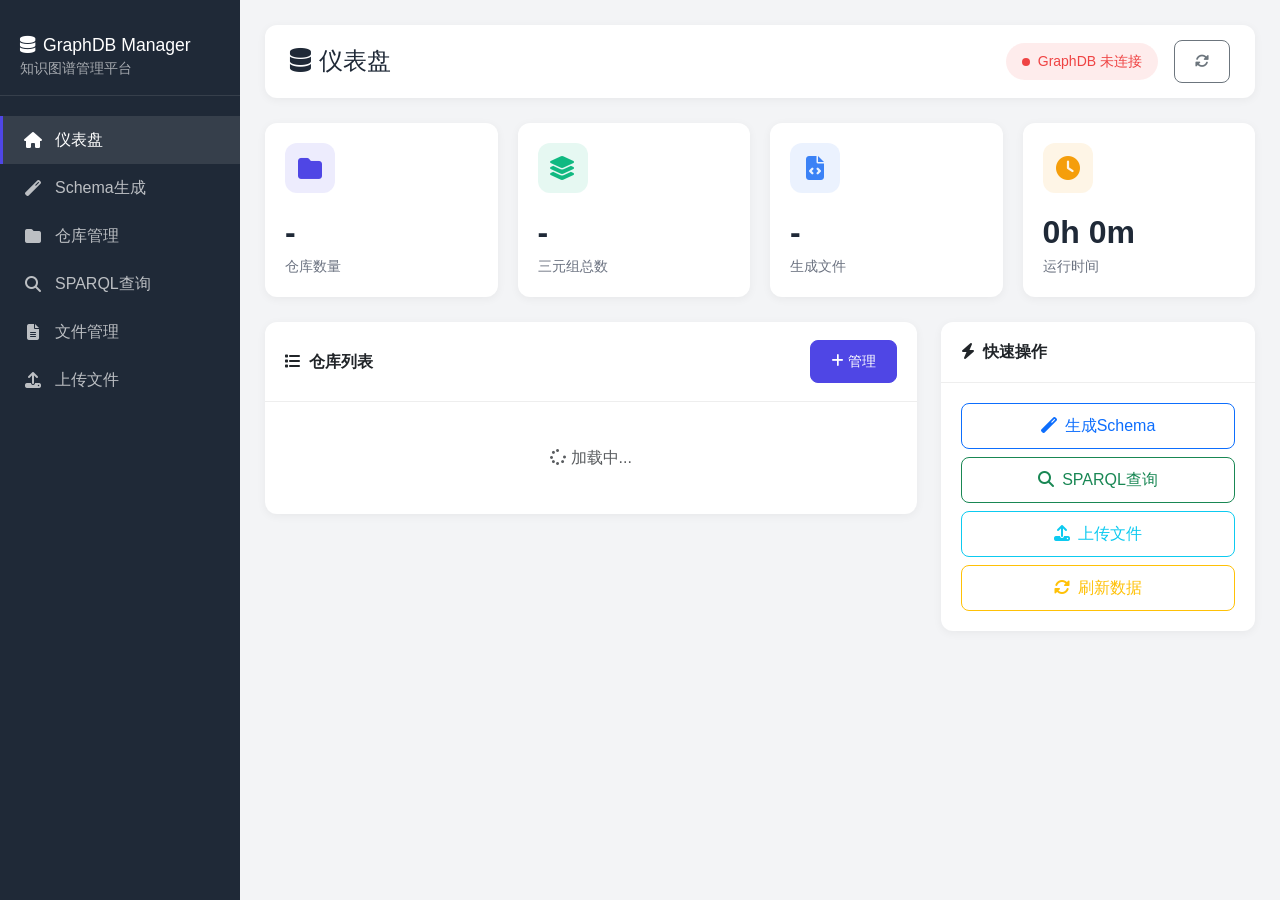
==== src/main/resources/static/index.html @ 4b9e9619 "feat:启动器添加自动生成OBDA格式与OWL配套、丰富页面index.html综合UI ## 对接GRAPHDB中未对接java API" ====
<!DOCTYPE html>
<html lang="zh-CN">
<head>
    <meta charset="UTF-8">
    <meta name="viewport" content="width=device-width, initial-scale=1.0">
    <title>GraphDB 知识图谱管理平台</title>
    <link href="https://cdn.jsdelivr.net/npm/bootstrap@5.3.0/dist/css/bootstrap.min.css" rel="stylesheet">
    <link href="https://cdnjs.cloudflare.com/ajax/libs/font-awesome/6.4.0/css/all.min.css" rel="stylesheet">
    <style>
        :root {
            --primary: #4f46e5;
            --primary-dark: #4338ca;
            --success: #10b981;
            --warning: #f59e0b;
            --danger: #ef4444;
            --info: #3b82f6;
            --dark: #1f2937;
            --light: #f3f4f6;
            --sidebar-width: 240px;
        }
        
        * { box-sizing: border-box; }
        
        body {
            margin: 0;
            padding: 0;
            font-family: 'Segoe UI', Tahoma, Geneva, Verdana, sans-serif;
            background: var(--light);
            min-height: 100vh;
        }
        
        /* Sidebar */
        .sidebar {
            position: fixed;
            left: 0;
            top: 0;
            width: var(--sidebar-width);
            height: 100vh;
            background: var(--dark);
            color: white;
            padding: 20px 0;
            overflow-y: auto;
            z-index: 1000;
            transition: transform 0.3s ease;
        }
        
        .sidebar-header {
            padding: 15px 20px;
            border-bottom: 1px solid rgba(255,255,255,0.1);
            margin-bottom: 20px;
        }
        
        .sidebar-header h4 {
            margin: 0;
            font-size: 1.1rem;
            color: #fff;
        }
        
        .sidebar-header small {
            color: rgba(255,255,255,0.6);
        }
        
        .nav-item {
            padding: 12px 20px;
            cursor: pointer;
            transition: all 0.2s;
            display: flex;
            align-items: center;
            gap: 12px;
            color: rgba(255,255,255,0.7);
            border-left: 3px solid transparent;
        }
        
        .nav-item:hover, .nav-item.active {
            background: rgba(255,255,255,0.1);
            color: #fff;
            border-left-color: var(--primary);
        }
        
        .nav-item i {
            width: 20px;
            text-align: center;
        }
        
        /* Main Content */
        .main-content {
            margin-left: var(--sidebar-width);
            padding: 25px;
            min-height: 100vh;
        }
        
        /* Top Bar */
        .top-bar {
            display: flex;
            justify-content: space-between;
            align-items: center;
            margin-bottom: 25px;
            background: white;
            padding: 15px 25px;
            border-radius: 12px;
            box-shadow: 0 2px 10px rgba(0,0,0,0.05);
        }
        
        .top-bar h2 {
            margin: 0;
            font-size: 1.5rem;
            color: var(--dark);
        }
        
        .status-badge {
            display: inline-flex;
            align-items: center;
            gap: 8px;
            padding: 8px 16px;
            border-radius: 20px;
            font-size: 0.875rem;
            font-weight: 500;
        }
        
        .status-badge.online {
            background: rgba(16, 185, 129, 0.1);
            color: var(--success);
        }
        
        .status-badge.offline {
            background: rgba(239, 68, 68, 0.1);
            color: var(--danger);
        }
        
        .status-dot {
            width: 8px;
            height: 8px;
            border-radius: 50%;
            background: currentColor;
        }
        
        /* Cards */
        .card {
            background: white;
            border-radius: 12px;
            box-shadow: 0 2px 10px rgba(0,0,0,0.05);
            border: none;
            margin-bottom: 20px;
        }
        
        .card-header {
            background: transparent;
            border-bottom: 1px solid #eee;
            padding: 18px 20px;
            font-weight: 600;
            display: flex;
            justify-content: space-between;
            align-items: center;
        }
        
        .card-body { padding: 20px; }
        
        /* Stats Grid */
        .stats-grid {
            display: grid;
            grid-template-columns: repeat(auto-fit, minmax(200px, 1fr));
            gap: 20px;
            margin-bottom: 25px;
        }
        
        .stat-card {
            background: white;
            border-radius: 12px;
            padding: 20px;
            box-shadow: 0 2px 10px rgba(0,0,0,0.05);
        }
        
        .stat-card .icon {
            width: 50px;
            height: 50px;
            border-radius: 12px;
            display: flex;
            align-items: center;
            justify-content: center;
            font-size: 1.5rem;
            margin-bottom: 15px;
        }
        
        .stat-card .value {
            font-size: 2rem;
            font-weight: 700;
            color: var(--dark);
        }
        
        .stat-card .label {
            color: #6b7280;
            font-size: 0.875rem;
        }
        
        /* Forms */
        .form-label {
            font-weight: 500;
            color: var(--dark);
            margin-bottom: 6px;
        }
        
        .form-control, .form-select {
            border-radius: 8px;
            border: 1px solid #e5e7eb;
            padding: 10px 14px;
            transition: all 0.2s;
        }
        
        .form-control:focus, .form-select:focus {
            border-color: var(--primary);
            box-shadow: 0 0 0 3px rgba(79, 70, 229, 0.1);
        }
        
        .form-section {
            background: #f9fafb;
            border-radius: 10px;
            padding: 20px;
            margin-bottom: 20px;
        }
        
        .form-section h5 {
            margin-bottom: 15px;
            color: var(--dark);
            display: flex;
            align-items: center;
            gap: 8px;
        }
        
        /* Buttons */
        .btn {
            border-radius: 8px;
            padding: 10px 20px;
            font-weight: 500;
            transition: all 0.2s;
        }
        
        .btn-primary {
            background: var(--primary);
            border-color: var(--primary);
        }
        
        .btn-primary:hover {
            background: var(--primary-dark);
            border-color: var(--primary-dark);
        }
        
        .btn-success { background: var(--success); border-color: var(--success); }
        .btn-danger { background: var(--danger); border-color: var(--danger); }
        .btn-info { background: var(--info); border-color: var(--info); }
        .btn-warning { background: var(--warning); border-color: var(--warning); color: white; }
        
        /* Tables */
        .table {
            margin-bottom: 0;
        }
        
        .table thead th {
            background: #f9fafb;
            border-bottom: 2px solid #e5e7eb;
            font-weight: 600;
            color: var(--dark);
            padding: 12px 15px;
        }
        
        .table tbody td {
            padding: 14px 15px;
            vertical-align: middle;
            border-color: #f3f4f6;
        }
        
        .table-hover tbody tr:hover {
            background: #f9fafb;
        }
        
        /* Code Editor */
        .code-editor {
            font-family: 'Fira Code', 'Consolas', monospace;
            background: #1e1e1e;
            color: #d4d4d4;
            border-radius: 10px;
            padding: 15px;
            min-height: 200px;
            resize: vertical;
        }
        
        .code-editor textarea {
            width: 100%;
            min-height: 180px;
            background: transparent;
            border: none;
            color: #d4d4d4;
            font-family: inherit;
            font-size: 14px;
            line-height: 1.5;
            resize: vertical;
            outline: none;
        }
        
        /* Results Panel */
        .results-panel {
            background: #1e1e1e;
            border-radius: 10px;
            padding: 15px;
            max-height: 400px;
            overflow: auto;
        }
        
        .results-panel pre {
            margin: 0;
            color: #d4d4d4;
            font-size: 13px;
            white-space: pre-wrap;
        }
        
        /* Modal */
        .modal-content {
            border-radius: 12px;
            border: none;
        }
        
        .modal-header {
            border-bottom: 1px solid #eee;
            padding: 18px 25px;
        }
        
        .modal-body { padding: 25px; }
        
        .modal-footer {
            border-top: 1px solid #eee;
            padding: 15px 25px;
        }
        
        /* Tabs */
        .nav-tabs {
            border-bottom: 2px solid #e5e7eb;
        }
        
        .nav-tabs .nav-link {
            border: none;
            color: #6b7280;
            font-weight: 500;
            padding: 12px 20px;
            border-bottom: 2px solid transparent;
            margin-bottom: -2px;
        }
        
        .nav-tabs .nav-link:hover {
            color: var(--primary);
            border-color: transparent;
        }
        
        .nav-tabs .nav-link.active {
            color: var(--primary);
            background: transparent;
            border-bottom-color: var(--primary);
        }
        
        /* File List */
        .file-item {
            display: flex;
            align-items: center;
            padding: 12px 15px;
            background: #f9fafb;
            border-radius: 8px;
            margin-bottom: 8px;
        }
        
        .file-item .icon {
            width: 40px;
            height: 40px;
            border-radius: 8px;
            display: flex;
            align-items: center;
            justify-content: center;
            margin-right: 12px;
            font-size: 1.2rem;
        }
        
        .file-item .info {
            flex: 1;
        }
        
        .file-item .name {
            font-weight: 500;
            color: var(--dark);
        }
        
        .file-item .meta {
            font-size: 0.8rem;
            color: #9ca3af;
        }
        
        /* Alerts */
        .alert {
            border-radius: 10px;
            border: none;
        }
        
        /* Badges */
        .badge {
            padding: 5px 10px;
            border-radius: 6px;
            font-weight: 500;
        }
        
        /* Loading Spinner */
        .spinner-overlay {
            position: fixed;
            top: 0;
            left: 0;
            width: 100%;
            height: 100%;
            background: rgba(255,255,255,0.9);
            display: flex;
            align-items: center;
            justify-content: center;
            z-index: 9999;
        }
        
        /* Section Visibility */
        .section { display: none; }
        .section.active { display: block; }
        
        /* Toast */
        .toast-container {
            position: fixed;
            top: 20px;
            right: 20px;
            z-index: 9999;
        }
        
        /* Responsive */
        @media (max-width: 768px) {
            .sidebar {
                transform: translateX(-100%);
            }
            .sidebar.show {
                transform: translateX(0);
            }
            .main-content {
                margin-left: 0;
            }
        }
        
        /* Custom Scrollbar */
        ::-webkit-scrollbar {
            width: 6px;
            height: 6px;
        }
        
        ::-webkit-scrollbar-track {
            background: #f1f1f1;
            border-radius: 3px;
        }
        
        ::-webkit-scrollbar-thumb {
            background: #c1c1c1;
            border-radius: 3px;
        }
        
        ::-webkit-scrollbar-thumb:hover {
            background: #a1a1a1;
        }
    </style>
</head>
<body>
    <!-- Loading Overlay -->
    <div id="loadingOverlay" class="spinner-overlay" style="display: none;">
        <div class="text-center">
            <div class="spinner-border text-primary mb-3" style="width: 3rem; height: 3rem;"></div>
            <p class="text-muted">处理中...</p>
        </div>
    </div>
    
    <!-- Toast Container -->
    <div class="toast-container" id="toastContainer"></div>

    <!-- Sidebar -->
    <nav class="sidebar">
        <div class="sidebar-header">
            <h4><i class="fas fa-database me-2"></i>GraphDB Manager</h4>
            <small>知识图谱管理平台</small>
        </div>
        <div class="nav-item active" data-section="dashboard">
            <i class="fas fa-home"></i>
            <span>仪表盘</span>
        </div>
        <div class="nav-item" data-section="schema">
            <i class="fas fa-magic"></i>
            <span>Schema生成</span>
        </div>
        <div class="nav-item" data-section="repositories">
            <i class="fas fa-folder"></i>
            <span>仓库管理</span>
        </div>
        <div class="nav-item" data-section="query">
            <i class="fas fa-search"></i>
            <span>SPARQL查询</span>
        </div>
        <div class="nav-item" data-section="files">
            <i class="fas fa-file-alt"></i>
            <span>文件管理</span>
        </div>
        <div class="nav-item" data-section="upload">
            <i class="fas fa-upload"></i>
            <span>上传文件</span>
        </div>
    </nav>

    <!-- Main Content -->
    <main class="main-content">
        <!-- Top Bar -->
        <div class="top-bar">
            <h2><i class="fas fa-database me-2"></i><span id="pageTitle">仪表盘</span></h2>
            <div class="d-flex align-items-center gap-3">
                <div id="graphDbStatus" class="status-badge offline">
                    <span class="status-dot"></span>
                    <span>GraphDB 连接中...</span>
                </div>
                <button class="btn btn-sm btn-outline-secondary" onclick="location.reload()">
                    <i class="fas fa-sync-alt"></i>
                </button>
            </div>
        </div>

        <!-- Dashboard Section -->
        <section id="section-dashboard" class="section active">
            <div class="stats-grid">
                <div class="stat-card">
                    <div class="icon" style="background: rgba(79, 70, 229, 0.1); color: var(--primary);">
                        <i class="fas fa-folder"></i>
                    </div>
                    <div class="value" id="stat-repos">-</div>
                    <div class="label">仓库数量</div>
                </div>
                <div class="stat-card">
                    <div class="icon" style="background: rgba(16, 185, 129, 0.1); color: var(--success);">
                        <i class="fas fa-layer-group"></i>
                    </div>
                    <div class="value" id="stat-triples">-</div>
                    <div class="label">三元组总数</div>
                </div>
                <div class="stat-card">
                    <div class="icon" style="background: rgba(59, 130, 246, 0.1); color: var(--info);">
                        <i class="fas fa-file-code"></i>
                    </div>
                    <div class="value" id="stat-files">-</div>
                    <div class="label">生成文件</div>
                </div>
                <div class="stat-card">
                    <div class="icon" style="background: rgba(245, 158, 11, 0.1); color: var(--warning);">
                        <i class="fas fa-clock"></i>
                    </div>
                    <div class="value" id="stat-uptime">-</div>
                    <div class="label">运行时间</div>
                </div>
            </div>

            <div class="row">
                <div class="col-lg-8">
                    <div class="card">
                        <div class="card-header">
                            <span><i class="fas fa-list me-2"></i>仓库列表</span>
                            <button class="btn btn-sm btn-primary" onclick="switchSection('repositories')">
                                <i class="fas fa-plus me-1"></i>管理
                            </button>
                        </div>
                        <div class="card-body">
                            <div id="dashboardRepoList">
                                <div class="text-center text-muted py-4">
                                    <i class="fas fa-spinner fa-spin"></i> 加载中...
                                </div>
                            </div>
                        </div>
                    </div>
                </div>
                <div class="col-lg-4">
                    <div class="card">
                        <div class="card-header">
                            <span><i class="fas fa-bolt me-2"></i>快速操作</span>
                        </div>
                        <div class="card-body">
                            <div class="d-grid gap-2">
                                <button class="btn btn-outline-primary" onclick="switchSection('schema')">
                                    <i class="fas fa-magic me-2"></i>生成Schema
                                </button>
                                <button class="btn btn-outline-success" onclick="switchSection('query')">
                                    <i class="fas fa-search me-2"></i>SPARQL查询
                                </button>
                                <button class="btn btn-outline-info" onclick="switchSection('upload')">
                                    <i class="fas fa-upload me-2"></i>上传文件
                                </button>
                                <button class="btn btn-outline-warning" onclick="refreshAll()">
                                    <i class="fas fa-sync-alt me-2"></i>刷新数据
                                </button>
                            </div>
                        </div>
                    </div>
                </div>
            </div>
        </section>

        <!-- Schema Generation Section -->
        <section id="section-schema" class="section">
            <div class="row">
                <div class="col-lg-12">
                    <div class="card">
                        <div class="card-header">
                            <span><i class="fas fa-magic me-2"></i>数据库Schema生成OWL/OBDA</span>
                        </div>
                        <div class="card-body">
                            <ul class="nav nav-tabs mb-4" id="schemaTabs">
                                <li class="nav-item">
                                    <a class="nav-link active" data-bs-toggle="tab" href="#tab-db-config">数据库配置</a>
                                </li>
                                <li class="nav-item">
                                    <a class="nav-link" data-bs-toggle="tab" href="#tab-options">高级选项</a>
                                </li>
                            </ul>
                            
                            <div class="tab-content">
                                <div class="tab-pane fade show active" id="tab-db-config">
                                    <div class="form-section">
                                        <h5><i class="fas fa-database text-primary"></i>数据库连接</h5>
                                        <div class="row">
                                            <div class="col-md-12 mb-3">
                                                <label class="form-label">JDBC URL</label>
                                                <input type="text" class="form-control" id="schemaJdbcUrl" 
                                                       placeholder="jdbc:mysql://localhost:3306/your_database">
                                            </div>
                                            <div class="col-md-4 mb-3">
                                                <label class="form-label">用户名</label>
                                                <input type="text" class="form-control" id="schemaUser" placeholder="root">
                                            </div>
                                            <div class="col-md-4 mb-3">
                                                <label class="form-label">密码</label>
                                                <input type="password" class="form-control" id="schemaPassword" placeholder="******">
                                            </div>
                                            <div class="col-md-4 mb-3">
                                                <label class="form-label">驱动类</label>
                                                <input type="text" class="form-control" id="schemaDriver" value="com.mysql.cj.jdbc.Driver">
                                            </div>
                                        </div>
                                    </div>
                                </div>
                                
                                <div class="tab-pane fade" id="tab-options">
                                    <div class="form-section">
                                        <h5><i class="fas fa-cog text-primary"></i>生成选项</h5>
                                        <div class="row">
                                            <div class="col-md-6 mb-3">
                                                <label class="form-label">Catalog</label>
                                                <input type="text" class="form-control" id="schemaCatalog" placeholder="(留空使用默认)">
                                            </div>
                                            <div class="col-md-6 mb-3">
                                                <label class="form-label">Schema</label>
                                                <input type="text" class="form-control" id="schemaSchema" placeholder="(留空使用默认)">
                                            </div>
                                            <div class="col-md-6 mb-3">
                                                <label class="form-label">表名过滤 (SQL LIKE)</label>
                                                <input type="text" class="form-control" id="schemaTablePattern" value="%">
                                            </div>
                                            <div class="col-md-6 mb-3">
                                                <label class="form-label">Base IRI</label>
                                                <input type="text" class="form-control" id="schemaBaseIri" value="http://example.com/ontology#">
                                            </div>
                                            <div class="col-md-6 mb-3">
                                                <label class="form-label">包含的表 (逗号分隔)</label>
                                                <input type="text" class="form-control" id="schemaIncludeTables" placeholder="(留空包含所有)">
                                            </div>
                                            <div class="col-md-6 mb-3">
                                                <label class="form-label">排除的表 (逗号分隔)</label>
                                                <input type="text" class="form-control" id="schemaExcludeTables" placeholder="">
                                            </div>
                                        </div>
                                    </div>
                                </div>
                            </div>
                            
                            <div class="mt-4">
                                <button class="btn btn-primary" onclick="generateSchema('owl')" id="btn-gen-owl">
                                    <i class="fas fa-file-code me-2"></i>生成OWL本体
                                </button>
                                <button class="btn btn-success" onclick="generateSchema('obda')" id="btn-gen-obda">
                                    <i class="fas fa-file-alt me-2"></i>生成OBDA映射
                                </button>
                                <button class="btn btn-info" onclick="generateSchema('all')" id="btn-gen-all">
                                    <i class="fas fa-layer-group me-2"></i>生成全部
                                </button>
                            </div>
                            
                            <div id="schemaResult" class="mt-4" style="display: none;"></div>
                        </div>
                    </div>
                </div>
            </div>
        </section>

        <!-- Repository Management Section -->
        <section id="section-repositories" class="section">
            <div class="card">
                <div class="card-header">
                    <span><i class="fas fa-folder me-2"></i>仓库列表</span>
                    <div>
                        <button class="btn btn-sm btn-outline-primary me-2" onclick="loadRepositories()">
                            <i class="fas fa-sync-alt me-1"></i>刷新
                        </button>
                        <button class="btn btn-sm btn-success" onclick="showCreateRepoModal()">
                            <i class="fas fa-plus me-1"></i>新建Ontop仓库
                        </button>
                    </div>
                </div>
                <div class="card-body">
                    <div class="table-responsive">
                        <table class="table table-hover">
                            <thead>
                                <tr>
                                    <th>ID</th>
                                    <th>标题</th>
                                    <th>类型</th>
                                    <th>状态</th>
                                    <th>操作</th>
                                </tr>
                            </thead>
                            <tbody id="repositoriesTableBody">
                                <tr>
                                    <td colspan="5" class="text-center text-muted py-4">
                                        <i class="fas fa-spinner fa-spin me-2"></i>加载中...
                                    </td>
                                </tr>
                            </tbody>
                        </table>
                    </div>
                </div>
            </div>
        </section>

        <!-- SPARQL Query Section -->
        <section id="section-query" class="section">
            <div class="row">
                <div class="col-lg-5">
                    <div class="card">
                        <div class="card-header">
                            <span><i class="fas fa-search me-2"></i>SPARQL查询</span>
                        </div>
                        <div class="card-body">
                            <div class="mb-3">
                                <label class="form-label">选择仓库</label>
                                <select class="form-select" id="queryRepoSelect">
                                    <option value="">-- 选择仓库 --</option>
                                </select>
                            </div>
                            
                            <div class="mb-3">
                                <label class="form-label">查询类型</label>
                                <select class="form-select" id="queryType">
                                    <option value="select">SELECT</option>
                                    <option value="construct">CONSTRUCT</option>
                                    <option value="ask">ASK</option>
                                </select>
                            </div>
                            
                            <div class="mb-3">
                                <label class="form-label">SPARQL语句</label>
                                <div class="code-editor">
                                    <textarea id="sparqlQuery" placeholder="PREFIX rdf: &lt;http://www.w3.org/1999/02/22-rdf-syntax-ns#&gt;
PREFIX rdfs: &lt;http://www.w3.org/2000/01/rdf-schema#&gt;
PREFIX owl: &lt;http://www.w3.org/2002/07/owl#&gt;

SELECT ?s ?p ?o
WHERE {
  ?s ?p ?o
}
LIMIT 100">PREFIX rdf: <http://www.w3.org/1999/02/22-rdf-syntax-ns#>
PREFIX rdfs: <http://www.w3.org/2000/01/rdf-schema#>

SELECT ?s ?p ?o
WHERE {
  ?s ?p ?o
}
LIMIT 100</textarea>
                                </div>
                            </div>
                            
                            <div class="d-flex gap-2">
                                <button class="btn btn-primary" onclick="executeQuery()">
                                    <i class="fas fa-play me-2"></i>执行查询
                                </button>
                                <button class="btn btn-outline-secondary" onclick="clearQuery()">
                                    <i class="fas fa-trash-alt me-2"></i>清空
                                </button>
                            </div>
                            
                            <div class="mt-3">
                                <label class="form-label">预设查询</label>
                                <div class="d-flex flex-wrap gap-2">
                                    <button class="btn btn-sm btn-outline-info" onclick="loadPresetQuery('classes')">类</button>
                                    <button class="btn btn-sm btn-outline-info" onclick="loadPresetQuery('properties')">属性</button>
                                    <button class="btn btn-sm btn-outline-info" onclick="loadPresetQuery('individuals')">实例</button>
                                    <button class="btn btn-sm btn-outline-info" onclick="loadPresetQuery('count')">统计</button>
                                </div>
                            </div>
                        </div>
                    </div>
                </div>
                
                <div class="col-lg-7">
                    <div class="card">
                        <div class="card-header">
                            <span><i class="fas fa-table me-2"></i>查询结果</span>
                            <button class="btn btn-sm btn-outline-secondary" onclick="copyResults()">
                                <i class="fas fa-copy me-1"></i>复制
                            </button>
                        </div>
                        <div class="card-body">
                            <div id="queryResults" class="results-panel" style="min-height: 400px;">
                                <pre class="text-muted">查询结果将显示在这里...</pre>
                            </div>
                        </div>
                    </div>
                </div>
            </div>
        </section>

        <!-- File Management Section -->
        <section id="section-files" class="section">
            <div class="row">
                <div class="col-lg-6">
                    <div class="card">
                        <div class="card-header">
                            <span><i class="fas fa-file-alt me-2"></i>生成的文件</span>
                            <button class="btn btn-sm btn-outline-primary" onclick="loadGeneratedFiles()">
                                <i class="fas fa-sync-alt me-1"></i>刷新
                            </button>
                        </div>
                        <div class="card-body">
                            <div id="generatedFilesList">
                                <div class="text-center text-muted py-4">
                                    <i class="fas fa-spinner fa-spin"></i> 加载中...
                                </div>
                            </div>
                        </div>
                    </div>
                </div>
                
                <div class="col-lg-6">
                    <div class="card">
                        <div class="card-header">
                            <span><i class="fas fa-eye me-2"></i>文件预览</span>
                        </div>
                        <div class="card-body">
                            <div id="filePreview" class="code-editor" style="min-height: 300px;">
                                <pre class="text-muted">选择文件查看内容...</pre>
                            </div>
                        </div>
                    </div>
                </div>
            </div>
        </section>

        <!-- File Upload Section -->
        <section id="section-upload" class="section">
            <div class="row">
                <div class="col-lg-4">
                    <div class="card">
                        <div class="card-header">
                            <span><i class="fas fa-upload me-2"></i>上传OWL文件</span>
                        </div>
                        <div class="card-body">
                            <div class="mb-3">
                                <label class="form-label">选择仓库 (可选)</label>
                                <select class="form-select" id="uploadOwlRepo">
                                    <option value="">-- 不导入到仓库 --</option>
                                </select>
                            </div>
                            <div class="mb-3">
                                <label class="form-label">OWL/RDF文件</label>
                                <input type="file" class="form-control" id="owlFile" accept=".owl,.rdf,.ttl">
                            </div>
                            <button class="btn btn-primary w-100" onclick="uploadOwlFile()">
                                <i class="fas fa-upload me-2"></i>上传并导入
                            </button>
                        </div>
                    </div>
                    
                    <div class="card mt-3">
                        <div class="card-header">
                            <span><i class="fas fa-file-alt me-2"></i>上传OBDA文件</span>
                        </div>
                        <div class="card-body">
                            <div class="mb-3">
                                <label class="form-label">OBDA映射文件</label>
                                <input type="file" class="form-control" id="obdaFile" accept=".obda">
                            </div>
                            <button class="btn btn-success w-100" onclick="uploadObdaFile()">
                                <i class="fas fa-upload me-2"></i>上传
                            </button>
                        </div>
                    </div>
                </div>
                
                <div class="col-lg-4">
                    <div class="card">
                        <div class="card-header">
                            <span><i class="fas fa-database me-2"></i>导入RDF数据</span>
                        </div>
                        <div class="card-body">
                            <div class="mb-3">
                                <label class="form-label">目标仓库</label>
                                <select class="form-select" id="importRdfRepo">
                                    <option value="">-- 选择仓库 --</option>
                                </select>
                            </div>
                            <div class="mb-3">
                                <label class="form-label">RDF数据文件</label>
                                <input type="file" class="form-control" id="rdfFile" accept=".rdf,.owl,.ttl,.nt,.n3">
                            </div>
                            <button class="btn btn-info w-100" onclick="uploadRdfFile()">
                                <i class="fas fa-upload me-2"></i>上传并导入
                            </button>
                        </div>
                    </div>
                </div>
                
                <div class="col-lg-4">
                    <div class="card">
                        <div class="card-header">
                            <span><i class="fas fa-history me-2"></i>上传历史</span>
                        </div>
                        <div class="card-body">
                            <div id="uploadHistory">
                                <p class="text-muted text-center">暂无上传记录</p>
                            </div>
                        </div>
                    </div>
                </div>
            </div>
        </section>
    </main>

    <!-- Create Repository Modal -->
    <div class="modal fade" id="createRepoModal" tabindex="-1">
        <div class="modal-dialog modal-lg">
            <div class="modal-content">
                <div class="modal-header">
                    <h5 class="modal-title"><i class="fas fa-plus-circle me-2"></i>创建Ontop虚拟仓库</h5>
                    <button type="button" class="btn-close" data-bs-dismiss="modal"></button>
                </div>
                <div class="modal-body">
                    <div class="form-section">
                        <h5><i class="fas fa-info-circle text-primary"></i>基本信息</h5>
                        <div class="row">
                            <div class="col-md-6 mb-3">
                                <label class="form-label">仓库ID</label>
                                <input type="text" class="form-control" id="newRepoId" placeholder="my_repository">
                            </div>
                            <div class="col-md-6 mb-3">
                                <label class="form-label">仓库标题</label>
                                <input type="text" class="form-control" id="newRepoTitle" placeholder="My Repository">
                            </div>
                        </div>
                    </div>
                    
                    <div class="form-section">
                        <h5><i class="fas fa-database text-primary"></i>数据库连接</h5>
                        <div class="row">
                            <div class="col-md-12 mb-3">
                                <label class="form-label">JDBC URL</label>
                                <input type="text" class="form-control" id="newRepoDbUrl" placeholder="jdbc:mysql://localhost:3306/database">
                            </div>
                            <div class="col-md-4 mb-3">
                                <label class="form-label">用户名</label>
                                <input type="text" class="form-control" id="newRepoDbUser" placeholder="root">
                            </div>
                            <div class="col-md-4 mb-3">
                                <label class="form-label">密码</label>
                                <input type="password" class="form-control" id="newRepoDbPassword" placeholder="******">
                            </div>
                            <div class="col-md-4 mb-3">
                                <label class="form-label">驱动类</label>
                                <input type="text" class="form-control" id="newRepoDbDriver" value="com.mysql.cj.jdbc.Driver">
                            </div>
                        </div>
                    </div>
                    
                    <div class="form-section">
                        <h5><i class="fas fa-file-code text-primary"></i>本体文件</h5>
                        <div class="row">
                            <div class="col-md-6 mb-3">
                                <label class="form-label">OWL文件</label>
                                <input type="file" class="form-control" id="newRepoOwlFile" accept=".owl,.rdf,.ttl">
                            </div>
                            <div class="col-md-6 mb-3">
                                <label class="form-label">OBDA文件</label>
                                <input type="file" class="form-control" id="newRepoObdaFile" accept=".obda">
                            </div>
                            <div class="col-md-12 mb-3">
                                <label class="form-label">Base IRI</label>
                                <input type="text" class="form-control" id="newRepoBaseIri" value="http://example.com/ontology#">
                            </div>
                        </div>
                    </div>
                </div>
                <div class="modal-footer">
                    <button type="button" class="btn btn-secondary" data-bs-dismiss="modal">取消</button>
                    <button type="button" class="btn btn-primary" onclick="createOntopRepository()">
                        <i class="fas fa-check me-2"></i>创建
                    </button>
                </div>
            </div>
        </div>
    </div>

    <script src="https://cdn.jsdelivr.net/npm/bootstrap@5.3.0/dist/js/bootstrap.bundle.min.js"></script>
    <script>
        // Global State
        let currentRepos = [];
        let startTime = Date.now();
        
        // Initialize
        document.addEventListener('DOMContentLoaded', function() {
            initNavigation();
            checkGraphDbStatus();
            loadDashboardData();
            loadRepositories();
            loadGeneratedFiles();
        });
        
        // Navigation
        function initNavigation() {
            document.querySelectorAll('.nav-item').forEach(item => {
                item.addEventListener('click', function() {
                    const section = this.getAttribute('data-section');
                    switchSection(section);
                });
            });
        }
        
        function switchSection(section) {
            document.querySelectorAll('.nav-item').forEach(item => {
                item.classList.toggle('active', item.getAttribute('data-section') === section);
            });
            document.querySelectorAll('.section').forEach(sec => {
                sec.classList.toggle('active', sec.id === 'section-' + section);
            });
            const titles = {
                'dashboard': '仪表盘',
                'schema': 'Schema生成',
                'repositories': '仓库管理',
                'query': 'SPARQL查询',
                'files': '文件管理',
                'upload': '上传文件'
            };
            document.getElementById('pageTitle').textContent = titles[section] || '仪表盘';
        }
        
        // GraphDB Status
        function checkGraphDbStatus() {
            fetch('/api/graphdb/status')
                .then(r => r.json())
                .then(data => {
                    const badge = document.getElementById('graphDbStatus');
                    if (data.success && data.connected) {
                        badge.className = 'status-badge online';
                        badge.innerHTML = '<span class="status-dot"></span><span>GraphDB 已连接</span>';
                    } else {
                        badge.className = 'status-badge offline';
                        badge.innerHTML = '<span class="status-dot"></span><span>GraphDB 未连接</span>';
                    }
                })
                .catch(() => {
                    document.getElementById('graphDbStatus').className = 'status-badge offline';
                    document.getElementById('graphDbStatus').innerHTML = '<span class="status-dot"></span><span>GraphDB 未连接</span>';
                });
        }
        
        // Dashboard
        function loadDashboardData() {
            loadRepositories();
            loadGeneratedFiles();
            
            // Update uptime
            setInterval(() => {
                const elapsed = Date.now() - startTime;
                const hours = Math.floor(elapsed / 3600000);
                const mins = Math.floor((elapsed % 3600000) / 60000);
                document.getElementById('stat-uptime').textContent = hours + 'h ' + mins + 'm';
            }, 1000);
        }
        
        // Repositories
        function loadRepositories() {
            fetch('/api/graphdb/repositories')
                .then(r => r.json())
                .then(data => {
                    currentRepos = Array.isArray(data) ? data : [];
                    renderRepositoriesTable(currentRepos);
                    renderDashboardRepos(currentRepos);
                    updateRepoSelects(currentRepos);
                    document.getElementById('stat-repos').textContent = currentRepos.length;
                    
                    // Calculate total triples
                    let totalTriples = 0;
                    currentRepos.forEach(repo => {
                        if (repo.id) {
                            fetchRepoSize(repo.id);
                        }
                    });
                })
                .catch(err => {
                    console.error('Error loading repos:', err);
                    document.getElementById('repositoriesTableBody').innerHTML = 
                        '<tr><td colspan="5" class="text-danger text-center">加载失败</td></tr>';
                });
        }
        
        function fetchRepoSize(repoId) {
            fetch('/api/graphdb/repositories/' + repoId + '/size')
                .then(r => r.json())
                .then(data => {
                    const size = data.totalTriples || data.size || 0;
                    const current = parseInt(document.getElementById('stat-triples').textContent) || 0;
                    document.getElementById('stat-triples').textContent = current + size;
                })
                .catch(() => {});
        }
        
        function renderRepositoriesTable(repos) {
            const tbody = document.getElementById('repositoriesTableBody');
            if (!repos.length) {
                tbody.innerHTML = '<tr><td colspan="5" class="text-center text-muted py-4">暂无仓库</td></tr>';
                return;
            }
            tbody.innerHTML = repos.map(repo => `
                <tr>
                    <td><code>${repo.id || '-'}</code></td>
                    <td>${repo.title || '-'}</td>
                    <td><span class="badge bg-secondary">${repo.type || '-'}</span></td>
                    <td><span class="badge ${repo.readable ? 'bg-success' : 'bg-warning'}">${repo.readable ? '在线' : '离线'}</span></td>
                    <td>
                        <button class="btn btn-sm btn-outline-primary me-1" onclick="viewRepo('${repo.id}')">
                            <i class="fas fa-eye"></i>
                        </button>
                        <button class="btn btn-sm btn-outline-warning me-1" onclick="restartRepo('${repo.id}')">
                            <i class="fas fa-redo"></i>
                        </button>
                        <button class="btn btn-sm btn-outline-danger" onclick="deleteRepo('${repo.id}')">
                            <i class="fas fa-trash"></i>
                        </button>
                    </td>
                </tr>
            `).join('');
        }
        
        function renderDashboardRepos(repos) {
            const container = document.getElementById('dashboardRepoList');
            if (!repos.length) {
                container.innerHTML = '<div class="text-center text-muted py-3">暂无仓库</div>';
                return;
            }
            container.innerHTML = repos.slice(0, 5).map(repo => `
                <div class="d-flex justify-content-between align-items-center py-2 border-bottom">
                    <div>
                        <strong>${repo.title || repo.id}</strong>
                        <small class="text-muted d-block">${repo.id}</small>
                    </div>
                    <span class="badge ${repo.readable ? 'bg-success' : 'bg-secondary'}">
                        ${repo.readable ? '在线' : '离线'}
                    </span>
                </div>
            `).join('');
        }
        
        function updateRepoSelects(repos) {
            const selects = ['queryRepoSelect', 'uploadOwlRepo', 'importRdfRepo'];
            selects.forEach(id => {
                const select = document.getElementById(id);
                if (select) {
                    const currentVal = select.value;
                    select.innerHTML = id === 'uploadOwlRepo' 
                        ? '<option value="">-- 不导入到仓库 --</option>'
                        : '<option value="">-- 选择仓库 --</option>';
                    repos.forEach(repo => {
                        select.innerHTML += `<option value="${repo.id}">${repo.title || repo.id}</option>`;
                    });
                    select.value = currentVal;
                }
            });
        }
        
        // Repository Actions
        function showCreateRepoModal() {
            new bootstrap.Modal(document.getElementById('createRepoModal')).show();
        }
        
        function createOntopRepository() {
            const formData = new FormData();
            formData.append('id', document.getElementById('newRepoId').value);
            formData.append('title', document.getElementById('newRepoTitle').value);
            formData.append('dbUrl', document.getElementById('newRepoDbUrl').value);
            formData.append('dbUser', document.getElementById('newRepoDbUser').value);
            formData.append('dbPassword', document.getElementById('newRepoDbPassword').value);
            formData.append('dbDriver', document.getElementById('newRepoDbDriver').value);
            formData.append('baseIri', document.getElementById('newRepoBaseIri').value);
            formData.append('owlFile', document.getElementById('newRepoOwlFile').files[0]);
            formData.append('obdaFile', document.getElementById('newRepoObdaFile').files[0]);
            
            showLoading();
            fetch('/api/graphdb/repositories/ontop', { method: 'POST', body: formData })
                .then(r => r.json())
                .then(data => {
                    hideLoading();
                    if (data.success) {
                        toast('success', '仓库创建成功');
                        bootstrap.Modal.getInstance(document.getElementById('createRepoModal')).hide();
                        loadRepositories();
                    } else {
                        toast('error', data.error || '创建失败');
                    }
                })
                .catch(err => {
                    hideLoading();
                    toast('error', '创建失败: ' + err.message);
                });
        }
        
        function restartRepo(repoId) {
            if (!confirm('确定重启仓库 ' + repoId + '?')) return;
            showLoading();
            fetch('/api/graphdb/repositories/' + repoId + '/restart', { method: 'POST' })
                .then(r => r.json())
                .then(data => {
                    hideLoading();
                    toast(data.success ? 'success' : 'error', data.message || data.error || (data.success ? '重启成功' : '重启失败'));
                    loadRepositories();
                })
                .catch(err => {
                    hideLoading();
                    toast('error', '重启失败: ' + err.message);
                });
        }
        
        function deleteRepo(repoId) {
            if (!confirm('确定删除仓库 ' + repoId + '? 此操作不可恢复!')) return;
            showLoading();
            fetch('/api/graphdb/repositories/' + repoId, { method: 'DELETE' })
                .then(r => r.json())
                .then(data => {
                    hideLoading();
                    toast(data.success ? 'success' : 'error', data.message || data.error || (data.success ? '删除成功' : '删除失败'));
                    loadRepositories();
                })
                .catch(err => {
                    hideLoading();
                    toast('error', '删除失败: ' + err.message);
                });
        }
        
        function viewRepo(repoId) {
            switchSection('query');
            document.getElementById('queryRepoSelect').value = repoId;
        }
        
        // Schema Generation
        function generateSchema(type) {
            const request = {
                jdbcUrl: document.getElementById('schemaJdbcUrl').value,
                user: document.getElementById('schemaUser').value,
                password: document.getElementById('schemaPassword').value,
                driverClass: document.getElementById('schemaDriver').value,
                catalog: document.getElementById('schemaCatalog').value || null,
                schema: document.getElementById('schemaSchema').value || null,
                tablePattern: document.getElementById('schemaTablePattern').value,
                baseIri: document.getElementById('schemaBaseIri').value,
                includeTables: document.getElementById('schemaIncludeTables').value || null,
                excludeTables: document.getElementById('schemaExcludeTables').value || null
            };
            
            if (!request.jdbcUrl || !request.user) {
                toast('error', '请填写数据库连接信息');
                return;
            }
            
            const endpoint = type === 'all' ? '/generate/all' : '/generate/' + type;
            showLoading();
            
            fetch('/api/ontology' + endpoint, {
                method: 'POST',
                headers: { 'Content-Type': 'application/json' },
                body: JSON.stringify(request)
            })
            .then(r => r.json())
            .then(data => {
                hideLoading();
                const resultDiv = document.getElementById('schemaResult');
                if (data.success) {
                    let html = '<div class="alert alert-success"><i class="fas fa-check-circle me-2"></i>' + data.message + '</div>';
                    html += '<div class="card"><div class="card-body">';
                    if (data.owl) {
                        html += '<p><strong>OWL文件:</strong> ' + data.owlFile + '</p>';
                        html += '<p>表: ' + data.owl.tableCount + ' | 属性: ' + data.owl.dataPropertyCount + ' | 关系: ' + data.owl.objectPropertyCount + '</p>';
                    }
                    if (data.obdaFile) {
                        html += '<p><strong>OBDA文件:</strong> ' + data.obdaFile + '</p>';
                        html += '<p><strong>配置文件:</strong> ' + data.propertiesFile + '</p>';
                    }
                    html += '</div></div>';
                    resultDiv.innerHTML = html;
                    resultDiv.style.display = 'block';
                    loadGeneratedFiles();
                } else {
                    resultDiv.innerHTML = '<div class="alert alert-danger"><i class="fas fa-times-circle me-2"></i>' + data.message + '</div>';
                    resultDiv.style.display = 'block';
                }
            })
            .catch(err => {
                hideLoading();
                toast('error', '生成失败: ' + err.message);
            });
        }
        
        // SPARQL Query
        function executeQuery() {
            const repoId = document.getElementById('queryRepoSelect').value;
            const query = document.getElementById('sparqlQuery').value;
            const queryType = document.getElementById('queryType').value;
            
            if (!repoId) {
                toast('error', '请选择仓库');
                return;
            }
            if (!query.trim()) {
                toast('error', '请输入查询语句');
                return;
            }
            
            const resultsDiv = document.getElementById('queryResults');
            resultsDiv.innerHTML = '<pre class="text-muted">执行中...</pre>';
            
            let endpoint = '/api/graphdb/repositories/' + repoId + '/sparql';
            if (queryType === 'construct') endpoint += '/construct';
            if (queryType === 'ask') endpoint += '/ask';
            
            showLoading();
            fetch(endpoint, {
                method: 'POST',
                headers: { 'Content-Type': 'application/x-www-form-urlencoded' },
                body: 'query=' + encodeURIComponent(query)
            })
            .then(r => r.json())
            .then(data => {
                hideLoading();
                if (data.error) {
                    resultsDiv.innerHTML = '<pre class="text-danger">' + data.error + '</pre>';
                } else if (queryType === 'select') {
                    displaySelectResults(data, resultsDiv);
                } else {
                    resultsDiv.innerHTML = '<pre>' + JSON.stringify(data, null, 2) + '</pre>';
                }
            })
            .catch(err => {
                hideLoading();
                resultsDiv.innerHTML = '<pre class="text-danger">查询失败: ' + err.message + '</pre>';
            });
        }
        
        function displaySelectResults(data, container) {
            if (!data.results || !data.results.bindings || !data.results.bindings.length) {
                container.innerHTML = '<pre class="text-muted">无结果</pre>';
                return;
            }
            
            const bindings = data.results.bindings;
            const vars = data.head ? data.head.vars : Object.keys(bindings[0] || {});
            
            let html = '<table class="table table-sm table-striped"><thead><tr>';
            vars.forEach(v => html += '<th>' + v + '</th>');
            html += '</tr></thead><tbody>';
            
            bindings.forEach(row => {
                html += '<tr>';
                vars.forEach(v => {
                    const val = row[v];
                    html += '<td>' + (val ? `<span class="badge bg-light text-dark">${val.type || 'uri'}</span> ${val.value}` : '-') + '</td>';
                });
                html += '</tr>';
            });
            html += '</tbody></table>';
            html += '<p class="text-muted mt-2">共 ' + bindings.length + ' 条结果</p>';
            
            container.innerHTML = html;
        }
        
        function clearQuery() {
            document.getElementById('sparqlQuery').value = '';
            document.getElementById('queryResults').innerHTML = '<pre class="text-muted">查询结果将显示在这里...</pre>';
        }
        
        function loadPresetQuery(type) {
            const queries = {
                classes: `PREFIX rdf: <http://www.w3.org/1999/02/22-rdf-syntax-ns#>
PREFIX owl: <http://www.w3.org/2002/07/owl#>

SELECT ?class (COUNT(?instance) AS ?count)
WHERE {
  ?instance a ?class .
  FILTER(isIRI(?class))
}
GROUP BY ?class
ORDER BY DESC(?count)
LIMIT 20`,
                properties: `PREFIX rdf: <http://www.w3.org/1999/02/22-rdf-syntax-ns#>

SELECT ?property ?type (COUNT(?s) AS ?usage)
WHERE {
  ?s ?property ?o .
  BIND(DATATYPE(?o) AS ?dtype)
  BIND(IF(isIRI(?o), "object", "datatype") AS ?type)
}
GROUP BY ?property ?type
ORDER BY DESC(?usage)
LIMIT 20`,
                individuals: `SELECT ?s ?type
WHERE {
  ?s a ?type .
}
LIMIT 50`,
                count: `SELECT (COUNT(*) AS ?triples)
WHERE {
  ?s ?p ?o
}`
            };
            document.getElementById('sparqlQuery').value = queries[type] || '';
            document.getElementById('queryType').value = 'select';
        }
        
        function copyResults() {
            const results = document.getElementById('queryResults').textContent;
            navigator.clipboard.writeText(results).then(() => toast('success', '已复制到剪贴板'));
        }
        
        // Files
        function loadGeneratedFiles() {
            fetch('/api/ontology/files')
                .then(r => r.json())
                .then(data => {
                    if (!data.success) return;
                    const files = data.files;
                    const container = document.getElementById('generatedFilesList');
                    let html = '';
                    let fileCount = 0;
                    
                    ['owl', 'obda', 'properties'].forEach(type => {
                        if (files[type]) {
                            const f = files[type];
                            const icon = type === 'owl' ? 'fa-file-code' : 'fa-file-alt';
                            const color = type === 'owl' ? 'primary' : type === 'obda' ? 'success' : 'info';
                            html += `
                                <div class="file-item" onclick="viewFile('${f.name}')">
                                    <div class="icon bg-${color} bg-opacity-10 text-${color}">
                                        <i class="fas ${icon}"></i>
                                    </div>
                                    <div class="info">
                                        <div class="name">${f.name}</div>
                                        <div class="meta">${formatSize(f.size)} | ${formatDate(f.lastModified)}</div>
                                    </div>
                                    <button class="btn btn-sm btn-outline-secondary">
                                        <i class="fas fa-eye"></i>
                                    </button>
                                </div>
                            `;
                            fileCount++;
                        }
                    });
                    
                    document.getElementById('stat-files').textContent = fileCount;
                    container.innerHTML = html || '<p class="text-muted text-center">暂无生成的文件</p>';
                })
                .catch(() => {
                    document.getElementById('generatedFilesList').innerHTML = '<p class="text-danger text-center">加载失败</p>';
                });
        }
        
        function viewFile(fileName) {
            fetch('/api/ontology/files/' + fileName + '/content')
                .then(r => r.json())
                .then(data => {
                    if (data.success) {
                        document.getElementById('filePreview').innerHTML = '<pre>' + escapeHtml(data.content) + '</pre>';
                    } else {
                        document.getElementById('filePreview').innerHTML = '<pre class="text-danger">' + data.message + '</pre>';
                    }
                })
                .catch(err => {
                    document.getElementById('filePreview').innerHTML = '<pre class="text-danger">加载失败: ' + err.message + '</pre>';
                });
        }
        
        // Upload
        function uploadOwlFile() {
            const fileInput = document.getElementById('owlFile');
            const repoId = document.getElementById('uploadOwlRepo').value;
            
            if (!fileInput.files.length) {
                toast('error', '请选择文件');
                return;
            }
            
            const formData = new FormData();
            formData.append('file', fileInput.files[0]);
            if (repoId) formData.append('repositoryId', repoId);
            
            showLoading();
            fetch('/api/ontology/upload/owl', { method: 'POST', body: formData })
                .then(r => r.json())
                .then(data => {
                    hideLoading();
                    if (data.success) {
                        toast('success', '上传成功');
                        fileInput.value = '';
                        addUploadHistory(data.fileName);
                    } else {
                        toast('error', data.message || '上传失败');
                    }
                })
                .catch(err => {
                    hideLoading();
                    toast('error', '上传失败: ' + err.message);
                });
        }
        
        function uploadObdaFile() {
            const fileInput = document.getElementById('obdaFile');
            
            if (!fileInput.files.length) {
                toast('error', '请选择文件');
                return;
            }
            
            const formData = new FormData();
            formData.append('file', fileInput.files[0]);
            
            showLoading();
            fetch('/api/ontology/upload/obda', { method: 'POST', body: formData })
                .then(r => r.json())
                .then(data => {
                    hideLoading();
                    if (data.success) {
                        toast('success', '上传成功');
                        fileInput.value = '';
                        addUploadHistory(data.fileName);
                        loadGeneratedFiles();
                    } else {
                        toast('error', data.message || '上传失败');
                    }
                })
                .catch(err => {
                    hideLoading();
                    toast('error', '上传失败: ' + err.message);
                });
        }
        
        function uploadRdfFile() {
            const fileInput = document.getElementById('rdfFile');
            const repoId = document.getElementById('importRdfRepo').value;
            
            if (!fileInput.files.length) {
                toast('error', '请选择文件');
                return;
            }
            if (!repoId) {
                toast('error', '请选择目标仓库');
                return;
            }
            
            const formData = new FormData();
            formData.append('file', fileInput.files[0]);
            formData.append('repositoryId', repoId);
            
            showLoading();
            fetch('/api/ontology/upload/rdf', { method: 'POST', body: formData })
                .then(r => r.json())
                .then(data => {
                    hideLoading();
                    if (data.success) {
                        toast('success', '上传并导入成功');
                        fileInput.value = '';
                        addUploadHistory(data.fileName + ' -> ' + repoId);
                        loadRepositories();
                    } else {
                        toast('error', data.message || '导入失败');
                    }
                })
                .catch(err => {
                    hideLoading();
                    toast('error', '导入失败: ' + err.message);
                });
        }
        
        function addUploadHistory(info) {
            const container = document.getElementById('uploadHistory');
            const time = new Date().toLocaleTimeString();
            const entry = document.createElement('div');
            entry.className = 'd-flex justify-content-between align-items-center py-2 border-bottom';
            entry.innerHTML = `
                <small>${info}</small>
                <small class="text-muted">${time}</small>
            `;
            if (container.querySelector('.text-muted')) {
                container.innerHTML = '';
            }
            container.insertBefore(entry, container.firstChild);
        }
        
        // Utilities
        function showLoading() {
            document.getElementById('loadingOverlay').style.display = 'flex';
        }
        
        function hideLoading() {
            document.getElementById('loadingOverlay').style.display = 'none';
        }
        
        function toast(type, message) {
            const container = document.getElementById('toastContainer');
            const id = 'toast-' + Date.now();
            const bg = type === 'success' ? 'bg-success' : type === 'error' ? 'bg-danger' : 'bg-info';
            container.innerHTML += `
                <div id="${id}" class="toast ${bg} text-white" role="alert" style="min-width: 250px;">
                    <div class="toast-body d-flex justify-content-between align-items-center">
                        <span>${message}</span>
                        <button type="button" class="btn-close btn-close-white ms-2" onclick="document.getElementById('${id}').remove()"></button>
                    </div>
                </div>
            `;
            const toastEl = document.getElementById(id);
            new bootstrap.Toast(toastEl).show();
            setTimeout(() => toastEl.remove(), 5000);
        }
        
        function refreshAll() {
            checkGraphDbStatus();
            loadRepositories();
            loadGeneratedFiles();
            toast('success', '刷新完成');
        }
        
        function formatSize(bytes) {
            if (!bytes) return '0 B';
            const k = 1024;
            const sizes = ['B', 'KB', 'MB', 'GB'];
            const i = Math.floor(Math.log(bytes) / Math.log(k));
            return parseFloat((bytes / Math.pow(k, i)).toFixed(2)) + ' ' + sizes[i];
        }
        
        function formatDate(timestamp) {
            return new Date(timestamp).toLocaleString();
        }
        
        function escapeHtml(text) {
            const div = document.createElement('div');
            div.textContent = text;
            return div.innerHTML;
        }
    </script>
</body>
</html>
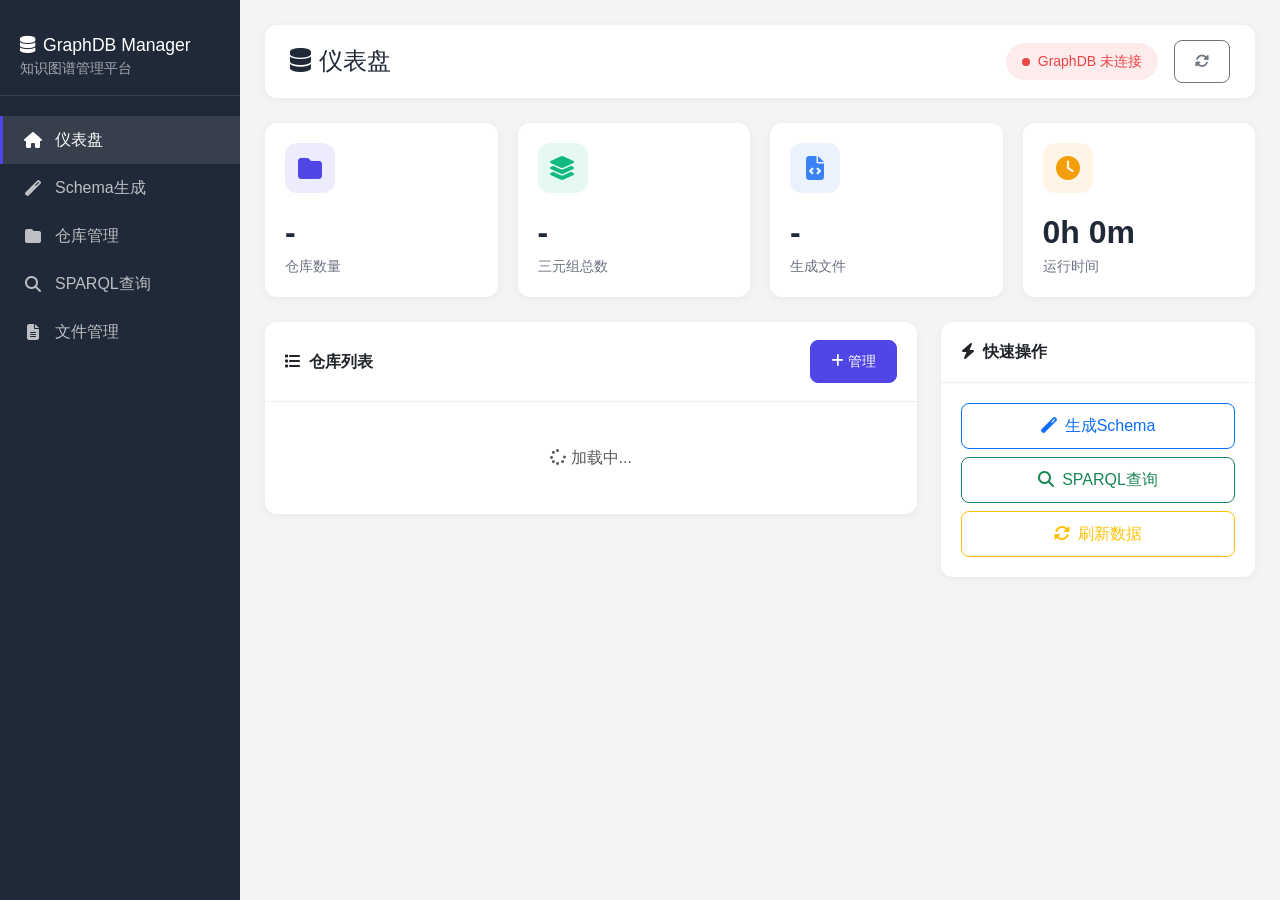
==== commit 62c05201: "feat: 去除文件上传 ## 高级配置  ## 支持下载文件格式  ## 支持查看仓库配置" ====
--- a/src/main/resources/static/index.html
+++ b/src/main/resources/static/index.html
@@ -501,10 +501,6 @@
             <i class="fas fa-file-alt"></i>
             <span>文件管理</span>
         </div>
-        <div class="nav-item" data-section="upload">
-            <i class="fas fa-upload"></i>
-            <span>上传文件</span>
-        </div>
     </nav>
 
     <!-- Main Content -->
@@ -587,9 +583,6 @@
                                 <button class="btn btn-outline-success" onclick="switchSection('query')">
                                     <i class="fas fa-search me-2"></i>SPARQL查询
                                 </button>
-                                <button class="btn btn-outline-info" onclick="switchSection('upload')">
-                                    <i class="fas fa-upload me-2"></i>上传文件
-                                </button>
                                 <button class="btn btn-outline-warning" onclick="refreshAll()">
                                     <i class="fas fa-sync-alt me-2"></i>刷新数据
                                 </button>
@@ -609,70 +602,33 @@
                             <span><i class="fas fa-magic me-2"></i>数据库Schema生成OWL/OBDA</span>
                         </div>
                         <div class="card-body">
-                            <ul class="nav nav-tabs mb-4" id="schemaTabs">
-                                <li class="nav-item">
-                                    <a class="nav-link active" data-bs-toggle="tab" href="#tab-db-config">数据库配置</a>
-                                </li>
-                                <li class="nav-item">
-                                    <a class="nav-link" data-bs-toggle="tab" href="#tab-options">高级选项</a>
-                                </li>
-                            </ul>
-                            
-                            <div class="tab-content">
-                                <div class="tab-pane fade show active" id="tab-db-config">
-                                    <div class="form-section">
-                                        <h5><i class="fas fa-database text-primary"></i>数据库连接</h5>
-                                        <div class="row">
-                                            <div class="col-md-12 mb-3">
-                                                <label class="form-label">JDBC URL</label>
-                                                <input type="text" class="form-control" id="schemaJdbcUrl" 
-                                                       placeholder="jdbc:mysql://localhost:3306/your_database">
-                                            </div>
-                                            <div class="col-md-4 mb-3">
-                                                <label class="form-label">用户名</label>
-                                                <input type="text" class="form-control" id="schemaUser" placeholder="root">
-                                            </div>
-                                            <div class="col-md-4 mb-3">
-                                                <label class="form-label">密码</label>
-                                                <input type="password" class="form-control" id="schemaPassword" placeholder="******">
-                                            </div>
-                                            <div class="col-md-4 mb-3">
-                                                <label class="form-label">驱动类</label>
-                                                <input type="text" class="form-control" id="schemaDriver" value="com.mysql.cj.jdbc.Driver">
-                                            </div>
-                                        </div>
+                            <div class="form-section">
+                                <h5><i class="fas fa-database text-primary"></i>数据库连接</h5>
+                                <div class="row">
+                                    <div class="col-md-12 mb-3">
+                                        <label class="form-label">JDBC URL</label>
+                                        <input type="text" class="form-control" id="schemaJdbcUrl" 
+                                               placeholder="jdbc:mysql://localhost:3306/your_database">
                                     </div>
-                                </div>
-                                
-                                <div class="tab-pane fade" id="tab-options">
-                                    <div class="form-section">
-                                        <h5><i class="fas fa-cog text-primary"></i>生成选项</h5>
-                                        <div class="row">
-                                            <div class="col-md-6 mb-3">
-                                                <label class="form-label">Catalog</label>
-                                                <input type="text" class="form-control" id="schemaCatalog" placeholder="(留空使用默认)">
-                                            </div>
-                                            <div class="col-md-6 mb-3">
-                                                <label class="form-label">Schema</label>
-                                                <input type="text" class="form-control" id="schemaSchema" placeholder="(留空使用默认)">
-                                            </div>
-                                            <div class="col-md-6 mb-3">
-                                                <label class="form-label">表名过滤 (SQL LIKE)</label>
-                                                <input type="text" class="form-control" id="schemaTablePattern" value="%">
-                                            </div>
-                                            <div class="col-md-6 mb-3">
-                                                <label class="form-label">Base IRI</label>
-                                                <input type="text" class="form-control" id="schemaBaseIri" value="http://example.com/ontology#">
-                                            </div>
-                                            <div class="col-md-6 mb-3">
-                                                <label class="form-label">包含的表 (逗号分隔)</label>
-                                                <input type="text" class="form-control" id="schemaIncludeTables" placeholder="(留空包含所有)">
-                                            </div>
-                                            <div class="col-md-6 mb-3">
-                                                <label class="form-label">排除的表 (逗号分隔)</label>
-                                                <input type="text" class="form-control" id="schemaExcludeTables" placeholder="">
-                                            </div>
-                                        </div>
+                                    <div class="col-md-4 mb-3">
+                                        <label class="form-label">用户名</label>
+                                        <input type="text" class="form-control" id="schemaUser" placeholder="root">
+                                    </div>
+                                    <div class="col-md-4 mb-3">
+                                        <label class="form-label">密码</label>
+                                        <input type="password" class="form-control" id="schemaPassword" placeholder="******">
+                                    </div>
+                                    <div class="col-md-4 mb-3">
+                                        <label class="form-label">驱动类</label>
+                                        <input type="text" class="form-control" id="schemaDriver" value="com.mysql.cj.jdbc.Driver">
+                                    </div>
+                                    <div class="col-md-6 mb-3">
+                                        <label class="form-label">Base IRI</label>
+                                        <input type="text" class="form-control" id="schemaBaseIri" value="http://example.com/ontology#">
+                                    </div>
+                                    <div class="col-md-6 mb-3">
+                                        <label class="form-label">表名过滤 (SQL LIKE)</label>
+                                        <input type="text" class="form-control" id="schemaTablePattern" value="%">
                                     </div>
                                 </div>
                             </div>
@@ -858,84 +814,6 @@
             </div>
         </section>
 
-        <!-- File Upload Section -->
-        <section id="section-upload" class="section">
-            <div class="row">
-                <div class="col-lg-4">
-                    <div class="card">
-                        <div class="card-header">
-                            <span><i class="fas fa-upload me-2"></i>上传OWL文件</span>
-                        </div>
-                        <div class="card-body">
-                            <div class="mb-3">
-                                <label class="form-label">选择仓库 (可选)</label>
-                                <select class="form-select" id="uploadOwlRepo">
-                                    <option value="">-- 不导入到仓库 --</option>
-                                </select>
-                            </div>
-                            <div class="mb-3">
-                                <label class="form-label">OWL/RDF文件</label>
-                                <input type="file" class="form-control" id="owlFile" accept=".owl,.rdf,.ttl">
-                            </div>
-                            <button class="btn btn-primary w-100" onclick="uploadOwlFile()">
-                                <i class="fas fa-upload me-2"></i>上传并导入
-                            </button>
-                        </div>
-                    </div>
-                    
-                    <div class="card mt-3">
-                        <div class="card-header">
-                            <span><i class="fas fa-file-alt me-2"></i>上传OBDA文件</span>
-                        </div>
-                        <div class="card-body">
-                            <div class="mb-3">
-                                <label class="form-label">OBDA映射文件</label>
-                                <input type="file" class="form-control" id="obdaFile" accept=".obda">
-                            </div>
-                            <button class="btn btn-success w-100" onclick="uploadObdaFile()">
-                                <i class="fas fa-upload me-2"></i>上传
-                            </button>
-                        </div>
-                    </div>
-                </div>
-                
-                <div class="col-lg-4">
-                    <div class="card">
-                        <div class="card-header">
-                            <span><i class="fas fa-database me-2"></i>导入RDF数据</span>
-                        </div>
-                        <div class="card-body">
-                            <div class="mb-3">
-                                <label class="form-label">目标仓库</label>
-                                <select class="form-select" id="importRdfRepo">
-                                    <option value="">-- 选择仓库 --</option>
-                                </select>
-                            </div>
-                            <div class="mb-3">
-                                <label class="form-label">RDF数据文件</label>
-                                <input type="file" class="form-control" id="rdfFile" accept=".rdf,.owl,.ttl,.nt,.n3">
-                            </div>
-                            <button class="btn btn-info w-100" onclick="uploadRdfFile()">
-                                <i class="fas fa-upload me-2"></i>上传并导入
-                            </button>
-                        </div>
-                    </div>
-                </div>
-                
-                <div class="col-lg-4">
-                    <div class="card">
-                        <div class="card-header">
-                            <span><i class="fas fa-history me-2"></i>上传历史</span>
-                        </div>
-                        <div class="card-body">
-                            <div id="uploadHistory">
-                                <p class="text-muted text-center">暂无上传记录</p>
-                            </div>
-                        </div>
-                    </div>
-                </div>
-            </div>
-        </section>
     </main>
 
     <!-- Create Repository Modal -->
@@ -1006,6 +884,112 @@
                     <button type="button" class="btn btn-primary" onclick="createOntopRepository()">
                         <i class="fas fa-check me-2"></i>创建
                     </button>
+                </div>
+            </div>
+        </div>
+    </div>
+
+    <!-- Repository Detail Modal -->
+    <div class="modal fade" id="repoDetailModal" tabindex="-1">
+        <div class="modal-dialog modal-xl">
+            <div class="modal-content">
+                <div class="modal-header">
+                    <h5 class="modal-title"><i class="fas fa-folder-open me-2"></i>仓库详情 - <span id="repoDetailTitle">-</span></h5>
+                    <button type="button" class="btn-close" data-bs-dismiss="modal"></button>
+                </div>
+                <div class="modal-body">
+                    <div class="mb-3">
+                        <span class="badge bg-secondary me-2" id="repoDetailId">-</span>
+                        <span class="badge" id="repoDetailStatus">-</span>
+                    </div>
+                    
+                    <ul class="nav nav-tabs mb-3" id="repoDetailTabs">
+                        <li class="nav-item">
+                            <a class="nav-link active" data-bs-toggle="tab" href="#repo-tab-files">配置文件</a>
+                        </li>
+                        <li class="nav-item">
+                            <a class="nav-link" data-bs-toggle="tab" href="#repo-tab-info">仓库信息</a>
+                        </li>
+                    </ul>
+                    
+                    <div class="tab-content">
+                        <div class="tab-pane fade show active" id="repo-tab-files">
+                            <div class="row">
+                                <div class="col-md-4">
+                                    <div class="card">
+                                        <div class="card-header">
+                                            <span><i class="fas fa-file-code me-2"></i>OWL本体</span>
+                                        </div>
+                                        <div class="card-body">
+                                            <div id="repoOwlFile">
+                                                <p class="text-muted text-center">加载中...</p>
+                                            </div>
+                                        </div>
+                                    </div>
+                                </div>
+                                <div class="col-md-4">
+                                    <div class="card">
+                                        <div class="card-header">
+                                            <span><i class="fas fa-file-alt me-2"></i>OBDA映射</span>
+                                        </div>
+                                        <div class="card-body">
+                                            <div id="repoObdaFile">
+                                                <p class="text-muted text-center">加载中...</p>
+                                            </div>
+                                        </div>
+                                    </div>
+                                </div>
+                                <div class="col-md-4">
+                                    <div class="card">
+                                        <div class="card-header">
+                                            <span><i class="fas fa-cog me-2"></i>数据库配置</span>
+                                        </div>
+                                        <div class="card-body">
+                                            <div id="repoPropertiesFile">
+                                                <p class="text-muted text-center">加载中...</p>
+                                            </div>
+                                        </div>
+                                    </div>
+                                </div>
+                            </div>
+                            <div class="mt-3">
+                                <label class="form-label">文件预览</label>
+                                <div class="code-editor bg-dark text-light p-3 rounded" id="repoFilePreview" style="min-height: 300px; max-height: 400px; overflow: auto;">
+                                    <pre class="mb-0 text-light">选择左侧文件查看内容...</pre>
+                                </div>
+                            </div>
+                        </div>
+                        <div class="tab-pane fade" id="repo-tab-info">
+                            <div class="row">
+                                <div class="col-md-6">
+                                    <table class="table table-sm">
+                                        <tr>
+                                            <th width="30%">仓库ID</th>
+                                            <td id="infoRepoId">-</td>
+                                        </tr>
+                                        <tr>
+                                            <th>标题</th>
+                                            <td id="infoRepoTitle">-</td>
+                                        </tr>
+                                        <tr>
+                                            <th>类型</th>
+                                            <td id="infoRepoType">-</td>
+                                        </tr>
+                                        <tr>
+                                            <th>状态</th>
+                                            <td id="infoRepoReadable">-</td>
+                                        </tr>
+                                    </table>
+                                </div>
+                            </div>
+                        </div>
+                    </div>
+                </div>
+                <div class="modal-footer">
+                    <button type="button" class="btn btn-outline-primary" onclick="openRepoInQuery()">
+                        <i class="fas fa-search me-2"></i>查询此仓库
+                    </button>
+                    <button type="button" class="btn btn-secondary" data-bs-dismiss="modal">关闭</button>
                 </div>
             </div>
         </div>
@@ -1048,8 +1032,7 @@
                 'schema': 'Schema生成',
                 'repositories': '仓库管理',
                 'query': 'SPARQL查询',
-                'files': '文件管理',
-                'upload': '上传文件'
+                'files': '文件管理'
             };
             document.getElementById('pageTitle').textContent = titles[section] || '仪表盘';
         }
@@ -1172,14 +1155,12 @@
         }
         
         function updateRepoSelects(repos) {
-            const selects = ['queryRepoSelect', 'uploadOwlRepo', 'importRdfRepo'];
+            const selects = ['queryRepoSelect'];
             selects.forEach(id => {
                 const select = document.getElementById(id);
                 if (select) {
                     const currentVal = select.value;
-                    select.innerHTML = id === 'uploadOwlRepo' 
-                        ? '<option value="">-- 不导入到仓库 --</option>'
-                        : '<option value="">-- 选择仓库 --</option>';
+                    select.innerHTML = '<option value="">-- 选择仓库 --</option>';
                     repos.forEach(repo => {
                         select.innerHTML += `<option value="${repo.id}">${repo.title || repo.id}</option>`;
                     });
@@ -1257,10 +1238,143 @@
         }
         
         function viewRepo(repoId) {
-            switchSection('query');
-            document.getElementById('queryRepoSelect').value = repoId;
-        }
-        
+            // Find repo info
+            const repo = currentRepos.find(r => r.id === repoId);
+            if (!repo) {
+                toast('error', '仓库未找到');
+                return;
+            }
+            
+            // Fill basic info
+            document.getElementById('repoDetailTitle').textContent = repo.title || repo.id;
+            document.getElementById('repoDetailId').textContent = repo.id;
+            document.getElementById('repoDetailStatus').textContent = repo.readable ? '在线' : '离线';
+            document.getElementById('repoDetailStatus').className = 'badge ' + (repo.readable ? 'bg-success' : 'bg-warning');
+            
+            // Fill info tab
+            document.getElementById('infoRepoId').textContent = repo.id || '-';
+            document.getElementById('infoRepoTitle').textContent = repo.title || '-';
+            document.getElementById('infoRepoType').textContent = repo.type || '-';
+            document.getElementById('infoRepoReadable').innerHTML = repo.readable 
+                ? '<span class="badge bg-success">在线</span>' 
+                : '<span class="badge bg-warning">离线</span>';
+            
+            // Store current repo id for query button
+            window.currentRepoDetailId = repoId;
+            
+            // Load repo files
+            loadRepoFiles(repoId);
+            
+            // Reset preview
+            document.getElementById('repoFilePreview').innerHTML = '<pre class="mb-0 text-light">选择左侧文件查看内容...</pre>';
+            
+            // Show modal
+            new bootstrap.Modal(document.getElementById('repoDetailModal')).show();
+        }
+        
+        function loadRepoFiles(repoId) {
+            const placeholders = ['owl', 'obda', 'properties'];
+            placeholders.forEach(type => {
+                document.getElementById('repo' + type.charAt(0).toUpperCase() + type.slice(1) + 'File')
+                    .innerHTML = '<p class="text-muted text-center">加载中...</p>';
+            });
+            
+            fetch('/api/graphdb/repositories/' + repoId + '/files')
+                .then(r => r.json())
+                .then(data => {
+                    if (!data.success) {
+                        placeholders.forEach(type => {
+                            document.getElementById('repo' + type.charAt(0).toUpperCase() + type.slice(1) + 'File')
+                                .innerHTML = '<p class="text-danger text-center">加载失败</p>';
+                        });
+                        return;
+                    }
+                    
+                    const files = data.files;
+                    
+                    // OWL file
+                    if (files.owl) {
+                        document.getElementById('repoOwlFile').innerHTML = `
+                            <div class="d-flex justify-content-between align-items-center">
+                                <div>
+                                    <small class="text-muted">${formatSize(files.owl.size)}</small>
+                                </div>
+                                <button class="btn btn-sm btn-outline-primary" onclick="viewRepoFile('${repoId}', '${files.owl.name}')">
+                                    <i class="fas fa-eye"></i> 查看
+                                </button>
+                            </div>
+                        `;
+                    } else {
+                        document.getElementById('repoOwlFile').innerHTML = '<p class="text-muted text-center">无文件</p>';
+                    }
+                    
+                    // OBDA file
+                    if (files.obda) {
+                        document.getElementById('repoObdaFile').innerHTML = `
+                            <div class="d-flex justify-content-between align-items-center">
+                                <div>
+                                    <small class="text-muted">${formatSize(files.obda.size)}</small>
+                                </div>
+                                <button class="btn btn-sm btn-outline-success" onclick="viewRepoFile('${repoId}', '${files.obda.name}')">
+                                    <i class="fas fa-eye"></i> 查看
+                                </button>
+                            </div>
+                        `;
+                    } else {
+                        document.getElementById('repoObdaFile').innerHTML = '<p class="text-muted text-center">无文件</p>';
+                    }
+                    
+                    // Properties file
+                    if (files.properties) {
+                        document.getElementById('repoPropertiesFile').innerHTML = `
+                            <div class="d-flex justify-content-between align-items-center">
+                                <div>
+                                    <small class="text-muted">${formatSize(files.properties.size)}</small>
+                                </div>
+                                <button class="btn btn-sm btn-outline-info" onclick="viewRepoFile('${repoId}', '${files.properties.name}')">
+                                    <i class="fas fa-eye"></i> 查看
+                                </button>
+                            </div>
+                        `;
+                    } else {
+                        document.getElementById('repoPropertiesFile').innerHTML = '<p class="text-muted text-center">无文件</p>';
+                    }
+                })
+                .catch(err => {
+                    placeholders.forEach(type => {
+                        document.getElementById('repo' + type.charAt(0).toUpperCase() + type.slice(1) + 'File')
+                            .innerHTML = '<p class="text-danger text-center">加载失败</p>';
+                    });
+                });
+        }
+        
+        function viewRepoFile(repoId, fileName) {
+            const preview = document.getElementById('repoFilePreview');
+            preview.innerHTML = '<pre class="mb-0 text-light"><i class="fas fa-spinner fa-spin"></i> 加载中...</pre>';
+            
+            fetch('/api/graphdb/repositories/' + repoId + '/files/' + encodeURIComponent(fileName) + '/content')
+                .then(r => r.json())
+                .then(data => {
+                    if (data.success) {
+                        preview.innerHTML = '<pre class="mb-0 text-light">' + escapeHtml(data.content) + '</pre>';
+                    } else {
+                        preview.innerHTML = '<pre class="text-danger mb-0">' + escapeHtml(data.message) + '</pre>';
+                    }
+                })
+                .catch(err => {
+                    preview.innerHTML = '<pre class="text-danger mb-0">加载失败: ' + escapeHtml(err.message) + '</pre>';
+                });
+        }
+        
+        function openRepoInQuery() {
+            if (window.currentRepoDetailId) {
+                const modal = bootstrap.Modal.getInstance(document.getElementById('repoDetailModal'));
+                modal.hide();
+                switchSection('query');
+                document.getElementById('queryRepoSelect').value = window.currentRepoDetailId;
+            }
+        }
+
         // Schema Generation
         function generateSchema(type) {
             const request = {
@@ -1268,12 +1382,8 @@
                 user: document.getElementById('schemaUser').value,
                 password: document.getElementById('schemaPassword').value,
                 driverClass: document.getElementById('schemaDriver').value,
-                catalog: document.getElementById('schemaCatalog').value || null,
-                schema: document.getElementById('schemaSchema').value || null,
                 tablePattern: document.getElementById('schemaTablePattern').value,
-                baseIri: document.getElementById('schemaBaseIri').value,
-                includeTables: document.getElementById('schemaIncludeTables').value || null,
-                excludeTables: document.getElementById('schemaExcludeTables').value || null
+                baseIri: document.getElementById('schemaBaseIri').value
             };
             
             if (!request.jdbcUrl || !request.user) {
@@ -1296,18 +1406,35 @@
                 if (data.success) {
                     let html = '<div class="alert alert-success"><i class="fas fa-check-circle me-2"></i>' + data.message + '</div>';
                     html += '<div class="card"><div class="card-body">';
+                    
+                    // Stats
                     if (data.owl) {
-                        html += '<p><strong>OWL文件:</strong> ' + data.owlFile + '</p>';
-                        html += '<p>表: ' + data.owl.tableCount + ' | 属性: ' + data.owl.dataPropertyCount + ' | 关系: ' + data.owl.objectPropertyCount + '</p>';
+                        html += '<p class="mb-2"><strong>OWL本体统计:</strong> 表: ' + data.owl.tableCount + ' | 数据属性: ' + data.owl.dataPropertyCount + ' | 对象属性: ' + data.owl.objectPropertyCount + '</p>';
                     }
                     if (data.obdaFile) {
-                        html += '<p><strong>OBDA文件:</strong> ' + data.obdaFile + '</p>';
-                        html += '<p><strong>配置文件:</strong> ' + data.propertiesFile + '</p>';
+                        html += '<p class="mb-3"><strong>OBDA映射已生成</strong></p>';
                     }
+                    
+                    // Download buttons
+                    html += '<h6><i class="fas fa-download me-2"></i>下载文件</h6>';
+                    html += '<div class="d-flex flex-wrap gap-2 mt-2">';
+                    if (data.owlFile) {
+                        html += '<a href="/api/ontology/files/' + data.owlFile + '/download" class="btn btn-outline-primary btn-sm">';
+                        html += '<i class="fas fa-file-code me-1"></i>下载 OWL (' + data.owlFile + ')</a>';
+                    }
+                    if (data.obdaFile) {
+                        html += '<a href="/api/ontology/files/' + data.obdaFile + '/download" class="btn btn-outline-success btn-sm">';
+                        html += '<i class="fas fa-file-alt me-1"></i>下载 OBDA (' + data.obdaFile + ')</a>';
+                    }
+                    if (data.propertiesFile) {
+                        html += '<a href="/api/ontology/files/' + data.propertiesFile + '/download" class="btn btn-outline-info btn-sm">';
+                        html += '<i class="fas fa-cog me-1"></i>下载配置 (' + data.propertiesFile + ')</a>';
+                    }
+                    html += '</div>';
+                    
                     html += '</div></div>';
                     resultDiv.innerHTML = html;
                     resultDiv.style.display = 'block';
-                    loadGeneratedFiles();
                 } else {
                     resultDiv.innerHTML = '<div class="alert alert-danger"><i class="fas fa-times-circle me-2"></i>' + data.message + '</div>';
                     resultDiv.style.display = 'block';
@@ -1496,122 +1623,6 @@
                 });
         }
         
-        // Upload
-        function uploadOwlFile() {
-            const fileInput = document.getElementById('owlFile');
-            const repoId = document.getElementById('uploadOwlRepo').value;
-            
-            if (!fileInput.files.length) {
-                toast('error', '请选择文件');
-                return;
-            }
-            
-            const formData = new FormData();
-            formData.append('file', fileInput.files[0]);
-            if (repoId) formData.append('repositoryId', repoId);
-            
-            showLoading();
-            fetch('/api/ontology/upload/owl', { method: 'POST', body: formData })
-                .then(r => r.json())
-                .then(data => {
-                    hideLoading();
-                    if (data.success) {
-                        toast('success', '上传成功');
-                        fileInput.value = '';
-                        addUploadHistory(data.fileName);
-                    } else {
-                        toast('error', data.message || '上传失败');
-                    }
-                })
-                .catch(err => {
-                    hideLoading();
-                    toast('error', '上传失败: ' + err.message);
-                });
-        }
-        
-        function uploadObdaFile() {
-            const fileInput = document.getElementById('obdaFile');
-            
-            if (!fileInput.files.length) {
-                toast('error', '请选择文件');
-                return;
-            }
-            
-            const formData = new FormData();
-            formData.append('file', fileInput.files[0]);
-            
-            showLoading();
-            fetch('/api/ontology/upload/obda', { method: 'POST', body: formData })
-                .then(r => r.json())
-                .then(data => {
-                    hideLoading();
-                    if (data.success) {
-                        toast('success', '上传成功');
-                        fileInput.value = '';
-                        addUploadHistory(data.fileName);
-                        loadGeneratedFiles();
-                    } else {
-                        toast('error', data.message || '上传失败');
-                    }
-                })
-                .catch(err => {
-                    hideLoading();
-                    toast('error', '上传失败: ' + err.message);
-                });
-        }
-        
-        function uploadRdfFile() {
-            const fileInput = document.getElementById('rdfFile');
-            const repoId = document.getElementById('importRdfRepo').value;
-            
-            if (!fileInput.files.length) {
-                toast('error', '请选择文件');
-                return;
-            }
-            if (!repoId) {
-                toast('error', '请选择目标仓库');
-                return;
-            }
-            
-            const formData = new FormData();
-            formData.append('file', fileInput.files[0]);
-            formData.append('repositoryId', repoId);
-            
-            showLoading();
-            fetch('/api/ontology/upload/rdf', { method: 'POST', body: formData })
-                .then(r => r.json())
-                .then(data => {
-                    hideLoading();
-                    if (data.success) {
-                        toast('success', '上传并导入成功');
-                        fileInput.value = '';
-                        addUploadHistory(data.fileName + ' -> ' + repoId);
-                        loadRepositories();
-                    } else {
-                        toast('error', data.message || '导入失败');
-                    }
-                })
-                .catch(err => {
-                    hideLoading();
-                    toast('error', '导入失败: ' + err.message);
-                });
-        }
-        
-        function addUploadHistory(info) {
-            const container = document.getElementById('uploadHistory');
-            const time = new Date().toLocaleTimeString();
-            const entry = document.createElement('div');
-            entry.className = 'd-flex justify-content-between align-items-center py-2 border-bottom';
-            entry.innerHTML = `
-                <small>${info}</small>
-                <small class="text-muted">${time}</small>
-            `;
-            if (container.querySelector('.text-muted')) {
-                container.innerHTML = '';
-            }
-            container.insertBefore(entry, container.firstChild);
-        }
-        
         // Utilities
         function showLoading() {
             document.getElementById('loadingOverlay').style.display = 'flex';
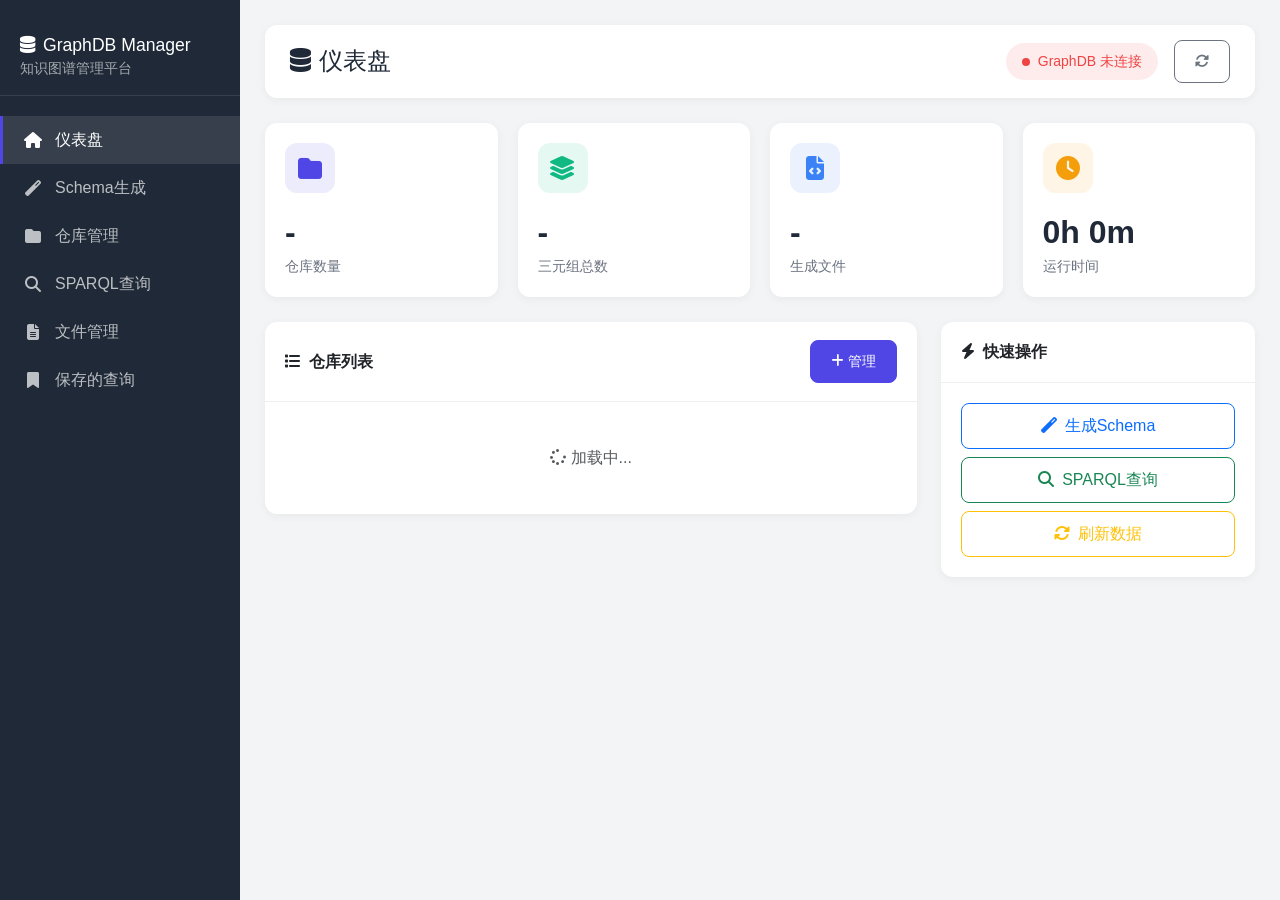
==== commit 7fc562ae: "feat: 新增保存的查询#可编辑#可修改#可删除#提供查询连接" ====
--- a/src/main/resources/static/index.html
+++ b/src/main/resources/static/index.html
@@ -500,6 +500,10 @@
         <div class="nav-item" data-section="files">
             <i class="fas fa-file-alt"></i>
             <span>文件管理</span>
+        </div>
+        <div class="nav-item" data-section="saved-queries" onclick="window.open('saved-queries.html', '_blank')">
+            <i class="fas fa-bookmark"></i>
+            <span>保存的查询</span>
         </div>
     </nav>
 
@@ -1000,7 +1004,7 @@
         // Global State
         let currentRepos = [];
         let startTime = Date.now();
-        
+
         // Initialize
         document.addEventListener('DOMContentLoaded', function() {
             initNavigation();
@@ -1008,7 +1012,58 @@
             loadDashboardData();
             loadRepositories();
             loadGeneratedFiles();
+            
+            // Check URL params for shared query links
+            checkUrlParams();
         });
+        
+        // Handle URL parameters for shared query links
+        function checkUrlParams() {
+            const urlParams = new URLSearchParams(window.location.search);
+            const queryName = urlParams.get('query');
+            const repoId = urlParams.get('repo');
+            
+            if (queryName) {
+                // Switch to query section
+                switchSection('query');
+                
+                // Load the saved query
+                fetch('/api/graphdb/saved-queries')
+                    .then(r => r.json())
+                    .then(queries => {
+                        const query = (queries || []).find(q => 
+                            (q.name || q.queryName) === queryName
+                        );
+                        
+                        if (query) {
+                            const body = query.body || query.queryBody || '';
+                            document.getElementById('sparqlQuery').value = body;
+                            
+                            // If repo is specified, select it and optionally auto-execute
+                            if (repoId) {
+                                document.getElementById('queryRepoSelect').value = repoId;
+                                // Auto-execute after a short delay to ensure repo is loaded
+                                setTimeout(() => {
+                                    if (document.getElementById('queryRepoSelect').value === repoId) {
+                                        executeQuery();
+                                    }
+                                }, 500);
+                            } else {
+                                toast('info', '已加载查询 "' + queryName + '"，请选择仓库后执行');
+                            }
+                        } else {
+                            toast('error', '未找到查询: ' + queryName);
+                        }
+                        
+                        // Clean up URL
+                        const newUrl = window.location.pathname;
+                        window.history.replaceState({}, document.title, newUrl);
+                    })
+                    .catch(err => {
+                        toast('error', '加载查询失败: ' + err.message);
+                    });
+            }
+        }
         
         // Navigation
         function initNavigation() {
@@ -1471,8 +1526,8 @@
             showLoading();
             fetch(endpoint, {
                 method: 'POST',
-                headers: { 'Content-Type': 'application/x-www-form-urlencoded' },
-                body: 'query=' + encodeURIComponent(query)
+                headers: { 'Content-Type': 'application/json' },
+                body: JSON.stringify({ query: query })
             })
             .then(r => r.json())
             .then(data => {
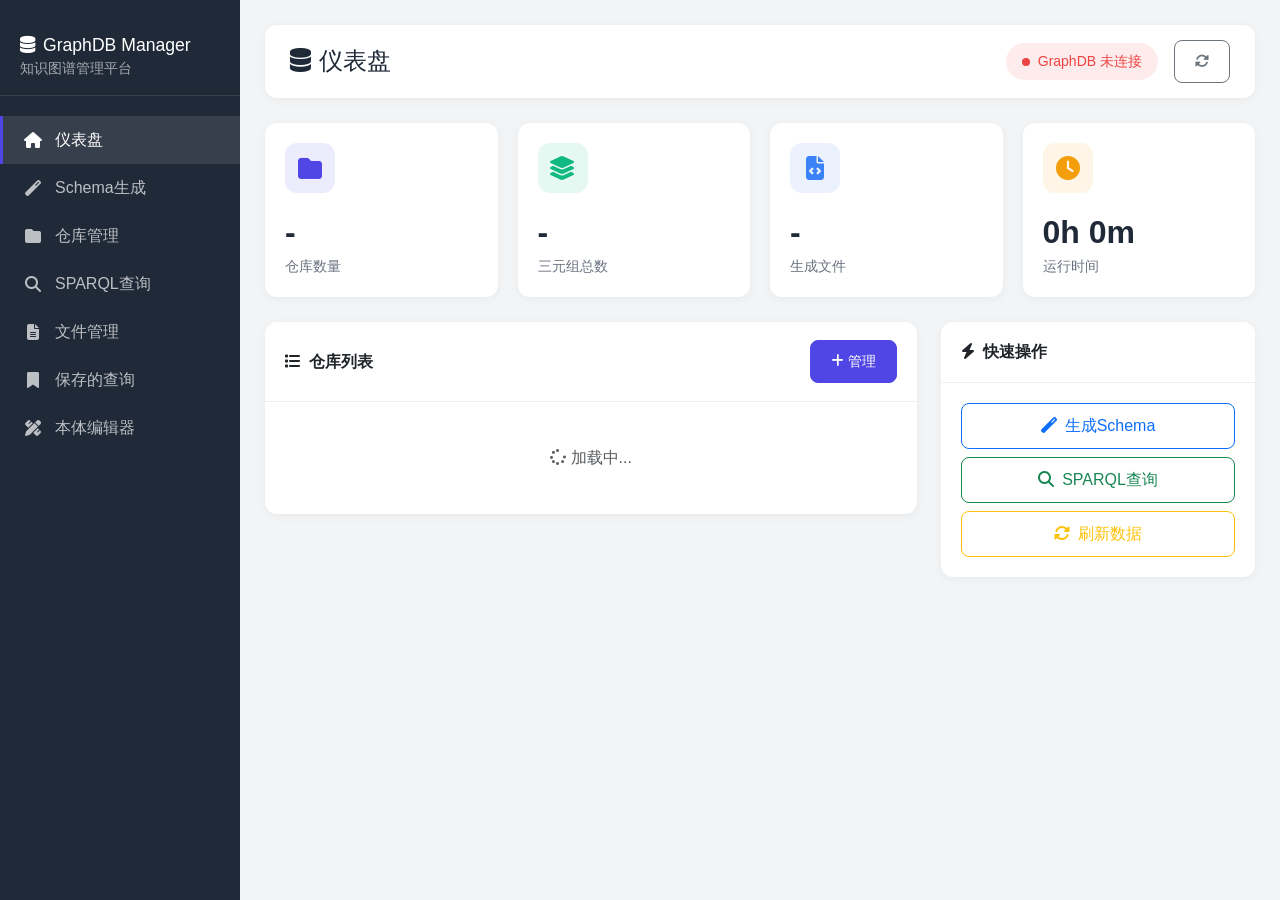
==== commit 222057e9: "feat: ##更改maven打包方式war包  ## 启动类外置tomcat ##增加一些本体OWL编辑器功能(未实现)" ====
--- a/src/main/resources/static/index.html
+++ b/src/main/resources/static/index.html
@@ -504,6 +504,10 @@
         <div class="nav-item" data-section="saved-queries" onclick="window.open('saved-queries.html', '_blank')">
             <i class="fas fa-bookmark"></i>
             <span>保存的查询</span>
+        </div>
+        <div class="nav-item" onclick="window.open('ontology-editor.html', '_blank')">
+            <i class="fas fa-pencil-ruler"></i>
+            <span>本体编辑器</span>
         </div>
     </nav>
 
@@ -819,6 +823,44 @@
         </section>
 
     </main>
+
+    <!-- Upload Ontology Files Modal (Update existing repo) -->
+    <div class="modal fade" id="uploadOntologyModal" tabindex="-1">
+        <div class="modal-dialog">
+            <div class="modal-content">
+                <div class="modal-header">
+                    <h5 class="modal-title"><i class="fas fa-upload me-2"></i>上传新本体文件 - <span id="uploadOntologyRepoId"></span></h5>
+                    <button type="button" class="btn-close" data-bs-dismiss="modal"></button>
+                </div>
+                <div class="modal-body">
+                    <div class="alert alert-warning" style="font-size:0.85rem;">
+                        <i class="fas fa-exclamation-triangle me-1"></i>
+                        上传新文件将覆盖仓库现有的 OWL 和 OBDA 文件。覆盖后系统将自动重启仓库使更改生效。
+                    </div>
+                    <div class="mb-3">
+                        <label class="form-label">OWL 本体文件</label>
+                        <input type="file" class="form-control" id="uploadOwlFile" accept=".owl,.rdf,.ttl">
+                    </div>
+                    <div class="mb-3">
+                        <label class="form-label">OBDA 映射文件</label>
+                        <input type="file" class="form-control" id="uploadObdaFile" accept=".obda">
+                    </div>
+                    <div class="form-check mb-3">
+                        <input class="form-check-input" type="checkbox" id="uploadRestartCheck" checked>
+                        <label class="form-check-label" for="uploadRestartCheck">
+                            上传后自动重启仓库
+                        </label>
+                    </div>
+                </div>
+                <div class="modal-footer">
+                    <button type="button" class="btn btn-secondary" data-bs-dismiss="modal">取消</button>
+                    <button type="button" class="btn btn-success" onclick="uploadOntologyFiles()">
+                        <i class="fas fa-upload me-2"></i>上传并覆盖
+                    </button>
+                </div>
+            </div>
+        </div>
+    </div>
 
     <!-- Create Repository Modal -->
     <div class="modal fade" id="createRepoModal" tabindex="-1">
@@ -990,6 +1032,9 @@
                     </div>
                 </div>
                 <div class="modal-footer">
+                    <button type="button" class="btn btn-outline-success" onclick="showUploadOntologyModal()">
+                        <i class="fas fa-upload me-2"></i>上传新本体文件
+                    </button>
                     <button type="button" class="btn btn-outline-primary" onclick="openRepoInQuery()">
                         <i class="fas fa-search me-2"></i>查询此仓库
                     </button>
@@ -1179,6 +1224,9 @@
                         <button class="btn btn-sm btn-outline-primary me-1" onclick="viewRepo('${repo.id}')">
                             <i class="fas fa-eye"></i>
                         </button>
+                        <button class="btn btn-sm btn-outline-info me-1" onclick="window.open('ontology-editor.html?repoId=${repo.id}', '_blank')">
+                            <i class="fas fa-pencil-ruler"></i>
+                        </button>
                         <button class="btn btn-sm btn-outline-warning me-1" onclick="restartRepo('${repo.id}')">
                             <i class="fas fa-redo"></i>
                         </button>
@@ -1428,6 +1476,49 @@
                 switchSection('query');
                 document.getElementById('queryRepoSelect').value = window.currentRepoDetailId;
             }
+        }
+
+        function showUploadOntologyModal() {
+            if (!window.currentRepoDetailId) return;
+            document.getElementById('uploadOntologyRepoId').textContent = window.currentRepoDetailId;
+            document.getElementById('uploadOwlFile').value = '';
+            document.getElementById('uploadObdaFile').value = '';
+            document.getElementById('uploadRestartCheck').checked = true;
+            bootstrap.Modal.getInstance(document.getElementById('repoDetailModal')).hide();
+            new bootstrap.Modal(document.getElementById('uploadOntologyModal')).show();
+        }
+
+        function uploadOntologyFiles() {
+            const repoId = window.currentRepoDetailId;
+            const owlFile = document.getElementById('uploadOwlFile').files[0];
+            const obdaFile = document.getElementById('uploadObdaFile').files[0];
+            const autoRestart = document.getElementById('uploadRestartCheck').checked;
+
+            if (!owlFile && !obdaFile) {
+                toast('error', '请至少选择一个文件上传');
+                return;
+            }
+
+            const formData = new FormData();
+            formData.append('repoId', repoId);
+            if (owlFile) formData.append('owlFile', owlFile);
+            if (obdaFile) formData.append('obdaFile', obdaFile);
+            formData.append('autoRestart', autoRestart);
+
+            showLoading();
+            fetch('/api/ontology/editor/upload', { method: 'POST', body: formData })
+                .then(r => r.json())
+                .then(data => {
+                    hideLoading();
+                    if (data.success) {
+                        bootstrap.Modal.getInstance(document.getElementById('uploadOntologyModal')).hide();
+                        toast('success', data.message || '文件上传成功');
+                        loadRepositories();
+                    } else {
+                        toast('error', data.error || '上传失败');
+                    }
+                })
+                .catch(err => { hideLoading(); toast('error', err.message); });
         }
 
         // Schema Generation
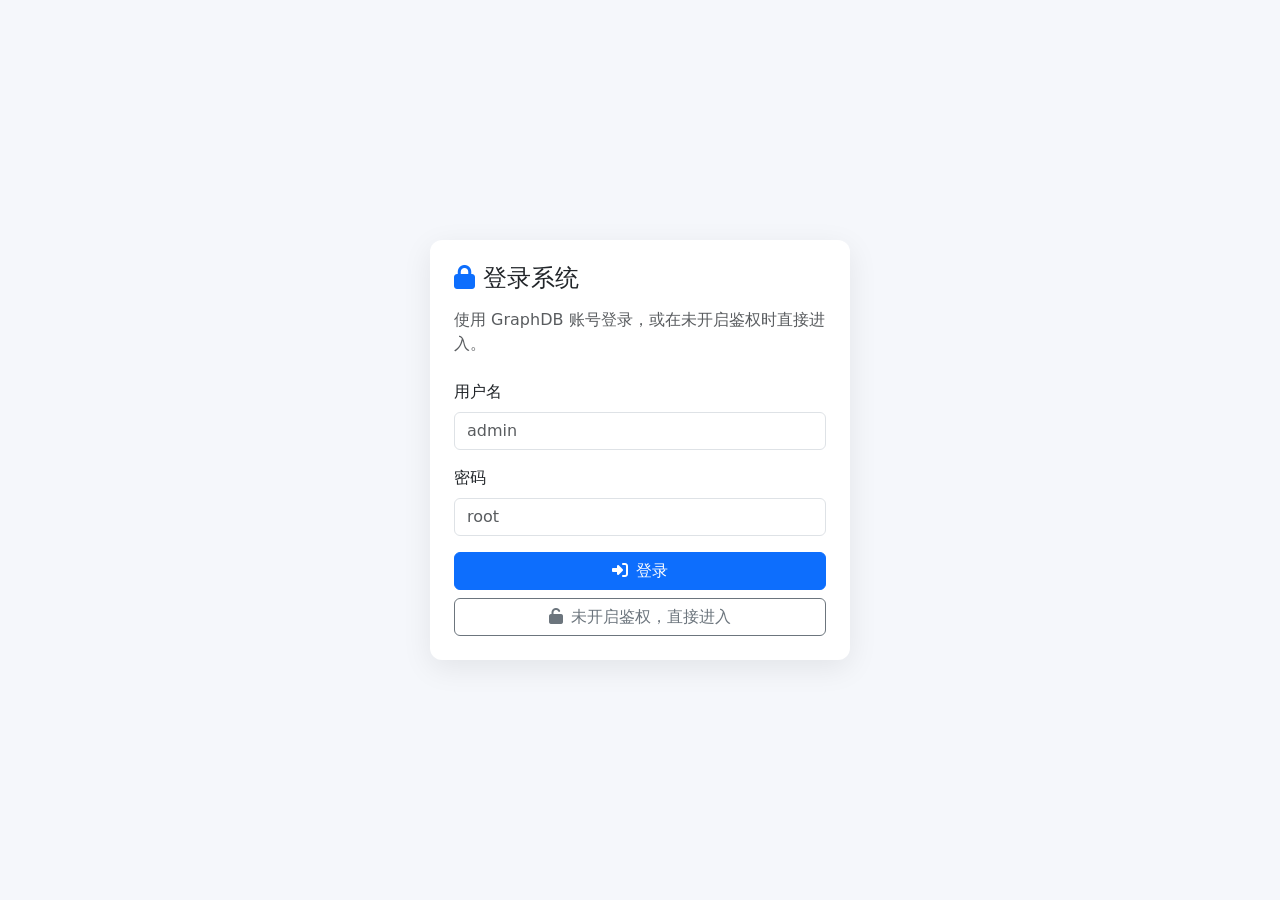
==== commit 080a4282: "feat(graphdb): 添加 GraphDB 集成和管理功能 - 集成了 GraphDB 的 REST API 接口，支持仓库管理操作 - 实现了 SPARQL 查询执行功能，包括 SELECT" ====
--- a/src/main/resources/static/index.html
+++ b/src/main/resources/static/index.html
@@ -497,17 +497,9 @@
             <i class="fas fa-search"></i>
             <span>SPARQL查询</span>
         </div>
-        <div class="nav-item" data-section="files">
-            <i class="fas fa-file-alt"></i>
-            <span>文件管理</span>
-        </div>
         <div class="nav-item" data-section="saved-queries" onclick="window.open('saved-queries.html', '_blank')">
             <i class="fas fa-bookmark"></i>
             <span>保存的查询</span>
-        </div>
-        <div class="nav-item" onclick="window.open('ontology-editor.html', '_blank')">
-            <i class="fas fa-pencil-ruler"></i>
-            <span>本体编辑器</span>
         </div>
     </nav>
 
@@ -521,6 +513,9 @@
                     <span class="status-dot"></span>
                     <span>GraphDB 连接中...</span>
                 </div>
+                <button class="btn btn-sm btn-outline-danger" onclick="logout()">
+                    <i class="fas fa-sign-out-alt"></i>
+                </button>
                 <button class="btn btn-sm btn-outline-secondary" onclick="location.reload()">
                     <i class="fas fa-sync-alt"></i>
                 </button>
@@ -543,13 +538,6 @@
                     </div>
                     <div class="value" id="stat-triples">-</div>
                     <div class="label">三元组总数</div>
-                </div>
-                <div class="stat-card">
-                    <div class="icon" style="background: rgba(59, 130, 246, 0.1); color: var(--info);">
-                        <i class="fas fa-file-code"></i>
-                    </div>
-                    <div class="value" id="stat-files">-</div>
-                    <div class="label">生成文件</div>
                 </div>
                 <div class="stat-card">
                     <div class="icon" style="background: rgba(245, 158, 11, 0.1); color: var(--warning);">
@@ -786,81 +774,7 @@
             </div>
         </section>
 
-        <!-- File Management Section -->
-        <section id="section-files" class="section">
-            <div class="row">
-                <div class="col-lg-6">
-                    <div class="card">
-                        <div class="card-header">
-                            <span><i class="fas fa-file-alt me-2"></i>生成的文件</span>
-                            <button class="btn btn-sm btn-outline-primary" onclick="loadGeneratedFiles()">
-                                <i class="fas fa-sync-alt me-1"></i>刷新
-                            </button>
-                        </div>
-                        <div class="card-body">
-                            <div id="generatedFilesList">
-                                <div class="text-center text-muted py-4">
-                                    <i class="fas fa-spinner fa-spin"></i> 加载中...
-                                </div>
-                            </div>
-                        </div>
-                    </div>
-                </div>
-                
-                <div class="col-lg-6">
-                    <div class="card">
-                        <div class="card-header">
-                            <span><i class="fas fa-eye me-2"></i>文件预览</span>
-                        </div>
-                        <div class="card-body">
-                            <div id="filePreview" class="code-editor" style="min-height: 300px;">
-                                <pre class="text-muted">选择文件查看内容...</pre>
-                            </div>
-                        </div>
-                    </div>
-                </div>
-            </div>
-        </section>
-
     </main>
-
-    <!-- Upload Ontology Files Modal (Update existing repo) -->
-    <div class="modal fade" id="uploadOntologyModal" tabindex="-1">
-        <div class="modal-dialog">
-            <div class="modal-content">
-                <div class="modal-header">
-                    <h5 class="modal-title"><i class="fas fa-upload me-2"></i>上传新本体文件 - <span id="uploadOntologyRepoId"></span></h5>
-                    <button type="button" class="btn-close" data-bs-dismiss="modal"></button>
-                </div>
-                <div class="modal-body">
-                    <div class="alert alert-warning" style="font-size:0.85rem;">
-                        <i class="fas fa-exclamation-triangle me-1"></i>
-                        上传新文件将覆盖仓库现有的 OWL 和 OBDA 文件。覆盖后系统将自动重启仓库使更改生效。
-                    </div>
-                    <div class="mb-3">
-                        <label class="form-label">OWL 本体文件</label>
-                        <input type="file" class="form-control" id="uploadOwlFile" accept=".owl,.rdf,.ttl">
-                    </div>
-                    <div class="mb-3">
-                        <label class="form-label">OBDA 映射文件</label>
-                        <input type="file" class="form-control" id="uploadObdaFile" accept=".obda">
-                    </div>
-                    <div class="form-check mb-3">
-                        <input class="form-check-input" type="checkbox" id="uploadRestartCheck" checked>
-                        <label class="form-check-label" for="uploadRestartCheck">
-                            上传后自动重启仓库
-                        </label>
-                    </div>
-                </div>
-                <div class="modal-footer">
-                    <button type="button" class="btn btn-secondary" data-bs-dismiss="modal">取消</button>
-                    <button type="button" class="btn btn-success" onclick="uploadOntologyFiles()">
-                        <i class="fas fa-upload me-2"></i>上传并覆盖
-                    </button>
-                </div>
-            </div>
-        </div>
-    </div>
 
     <!-- Create Repository Modal -->
     <div class="modal fade" id="createRepoModal" tabindex="-1">
@@ -887,6 +801,11 @@
                     
                     <div class="form-section">
                         <h5><i class="fas fa-database text-primary"></i>数据库连接</h5>
+                        <div class="d-flex justify-content-end mb-2">
+                            <button type="button" class="btn btn-sm btn-outline-success" onclick="testDataSourceConnection()">
+                                <i class="fas fa-plug me-1"></i>测试数据源连接
+                            </button>
+                        </div>
                         <div class="row">
                             <div class="col-md-12 mb-3">
                                 <label class="form-label">JDBC URL</label>
@@ -905,10 +824,17 @@
                                 <input type="text" class="form-control" id="newRepoDbDriver" value="com.mysql.cj.jdbc.Driver">
                             </div>
                         </div>
+                        <div id="newRepoConnTestResult" style="display:none;"></div>
                     </div>
                     
                     <div class="form-section">
                         <h5><i class="fas fa-file-code text-primary"></i>本体文件</h5>
+                        <div class="d-flex justify-content-between align-items-center mb-2">
+                            <small class="text-muted">可先自动生成，再下载/替换后创建仓库</small>
+                            <button id="btnGenerateOntopFiles" type="button" class="btn btn-sm btn-outline-primary" onclick="generateOntopFilesForCreate()" disabled>
+                                <i class="fas fa-magic me-1"></i>生成OWL/OBDA
+                            </button>
+                        </div>
                         <div class="row">
                             <div class="col-md-6 mb-3">
                                 <label class="form-label">OWL文件</label>
@@ -923,6 +849,7 @@
                                 <input type="text" class="form-control" id="newRepoBaseIri" value="http://example.com/ontology#">
                             </div>
                         </div>
+                        <div id="newRepoGenerateResult" style="display:none;"></div>
                     </div>
                 </div>
                 <div class="modal-footer">
@@ -1032,9 +959,6 @@
                     </div>
                 </div>
                 <div class="modal-footer">
-                    <button type="button" class="btn btn-outline-success" onclick="showUploadOntologyModal()">
-                        <i class="fas fa-upload me-2"></i>上传新本体文件
-                    </button>
                     <button type="button" class="btn btn-outline-primary" onclick="openRepoInQuery()">
                         <i class="fas fa-search me-2"></i>查询此仓库
                     </button>
@@ -1049,18 +973,45 @@
         // Global State
         let currentRepos = [];
         let startTime = Date.now();
+        let createRepoGeneratedFiles = null;
 
         // Initialize
         document.addEventListener('DOMContentLoaded', function() {
-            initNavigation();
-            checkGraphDbStatus();
-            loadDashboardData();
-            loadRepositories();
-            loadGeneratedFiles();
-            
-            // Check URL params for shared query links
-            checkUrlParams();
+            ensureAuthenticated().then(ok => {
+                if (!ok) return;
+                bindCreateRepoDbInputListeners();
+                initNavigation();
+                checkGraphDbStatus();
+                loadDashboardData();
+                loadRepositories();
+                
+                // Check URL params for shared query links
+                checkUrlParams();
+            });
         });
+
+        function ensureAuthenticated() {
+            return fetch('/api/auth/status')
+                .then(r => r.json())
+                .then(data => {
+                    if (data && data.authenticated) {
+                        return true;
+                    }
+                    window.location.href = 'login.html';
+                    return false;
+                })
+                .catch(() => {
+                    window.location.href = 'login.html';
+                    return false;
+                });
+        }
+
+        function logout() {
+            fetch('/api/auth/logout', { method: 'POST' })
+                .finally(() => {
+                    window.location.href = 'login.html';
+                });
+        }
         
         // Handle URL parameters for shared query links
         function checkUrlParams() {
@@ -1131,8 +1082,7 @@
                 'dashboard': '仪表盘',
                 'schema': 'Schema生成',
                 'repositories': '仓库管理',
-                'query': 'SPARQL查询',
-                'files': '文件管理'
+                'query': 'SPARQL查询'
             };
             document.getElementById('pageTitle').textContent = titles[section] || '仪表盘';
         }
@@ -1160,7 +1110,6 @@
         // Dashboard
         function loadDashboardData() {
             loadRepositories();
-            loadGeneratedFiles();
             
             // Update uptime
             setInterval(() => {
@@ -1224,9 +1173,6 @@
                         <button class="btn btn-sm btn-outline-primary me-1" onclick="viewRepo('${repo.id}')">
                             <i class="fas fa-eye"></i>
                         </button>
-                        <button class="btn btn-sm btn-outline-info me-1" onclick="window.open('ontology-editor.html?repoId=${repo.id}', '_blank')">
-                            <i class="fas fa-pencil-ruler"></i>
-                        </button>
                         <button class="btn btn-sm btn-outline-warning me-1" onclick="restartRepo('${repo.id}')">
                             <i class="fas fa-redo"></i>
                         </button>
@@ -1274,7 +1220,138 @@
         
         // Repository Actions
         function showCreateRepoModal() {
+            createRepoGeneratedFiles = null;
+            const resultDiv = document.getElementById('newRepoGenerateResult');
+            resultDiv.style.display = 'none';
+            resultDiv.innerHTML = '';
+            const connDiv = document.getElementById('newRepoConnTestResult');
+            connDiv.style.display = 'none';
+            connDiv.innerHTML = '';
+            updateGenerateButtonState(false);
             new bootstrap.Modal(document.getElementById('createRepoModal')).show();
+        }
+
+        function updateGenerateButtonState(enabled) {
+            const btn = document.getElementById('btnGenerateOntopFiles');
+            btn.disabled = !enabled;
+            btn.classList.toggle('btn-outline-primary', !enabled);
+            btn.classList.toggle('btn-primary', enabled);
+        }
+
+        function bindCreateRepoDbInputListeners() {
+            ['newRepoDbUrl', 'newRepoDbUser', 'newRepoDbPassword', 'newRepoDbDriver', 'newRepoBaseIri'].forEach(id => {
+                const el = document.getElementById(id);
+                if (!el) return;
+                el.addEventListener('input', () => {
+                    updateGenerateButtonState(false);
+                });
+            });
+        }
+
+        function testDataSourceConnection() {
+            const request = {
+                jdbcUrl: document.getElementById('newRepoDbUrl').value,
+                user: document.getElementById('newRepoDbUser').value,
+                password: document.getElementById('newRepoDbPassword').value,
+                driverClass: document.getElementById('newRepoDbDriver').value
+            };
+            if (!request.jdbcUrl || !request.user) {
+                toast('error', '请先填写数据库连接信息');
+                return;
+            }
+
+            showLoading();
+            fetch('/api/ontology/datasource/test', {
+                method: 'POST',
+                headers: { 'Content-Type': 'application/json' },
+                body: JSON.stringify(request)
+            })
+            .then(r => r.json())
+            .then(data => {
+                hideLoading();
+                const resultDiv = document.getElementById('newRepoConnTestResult');
+                resultDiv.style.display = 'block';
+                if (data.success) {
+                    resultDiv.innerHTML = '<div class="alert alert-success mb-0"><i class="fas fa-check-circle me-2"></i>' +
+                        (data.message || '连接成功') + (data.elapsedMs != null ? ('（耗时 ' + data.elapsedMs + ' ms）') : '') + '</div>';
+                    updateGenerateButtonState(true);
+                    toast('success', '数据源连接成功');
+                } else {
+                    resultDiv.innerHTML = '<div class="alert alert-danger mb-0"><i class="fas fa-times-circle me-2"></i>' +
+                        (data.message || '连接失败') + '</div>';
+                    updateGenerateButtonState(false);
+                    toast('error', '数据源连接失败');
+                }
+            })
+            .catch(err => {
+                hideLoading();
+                const resultDiv = document.getElementById('newRepoConnTestResult');
+                resultDiv.style.display = 'block';
+                resultDiv.innerHTML = '<div class="alert alert-danger mb-0"><i class="fas fa-times-circle me-2"></i>连接失败: ' + err.message + '</div>';
+                updateGenerateButtonState(false);
+                toast('error', '数据源连接失败: ' + err.message);
+            });
+        }
+
+        function generateOntopFilesForCreate() {
+            const request = {
+                jdbcUrl: document.getElementById('newRepoDbUrl').value,
+                user: document.getElementById('newRepoDbUser').value,
+                password: document.getElementById('newRepoDbPassword').value,
+                driverClass: document.getElementById('newRepoDbDriver').value,
+                tablePattern: '%',
+                baseIri: document.getElementById('newRepoBaseIri').value
+            };
+
+            if (!request.jdbcUrl || !request.user) {
+                toast('error', '请先填写数据库连接信息');
+                return;
+            }
+
+            showLoading();
+            fetch('/api/ontology/generate/all', {
+                method: 'POST',
+                headers: { 'Content-Type': 'application/json' },
+                body: JSON.stringify(request)
+            })
+            .then(r => r.json())
+            .then(data => {
+                hideLoading();
+                const resultDiv = document.getElementById('newRepoGenerateResult');
+                if (!data.success) {
+                    resultDiv.style.display = 'block';
+                    resultDiv.innerHTML = '<div class="alert alert-danger mb-0"><i class="fas fa-times-circle me-2"></i>' + (data.message || '生成失败') + '</div>';
+                    return;
+                }
+
+                createRepoGeneratedFiles = {
+                    owlFile: data.owlFile,
+                    obdaFile: data.obdaFile,
+                    propertiesFile: data.propertiesFile
+                };
+
+                let html = '<div class="card border-success mt-2"><div class="card-body">';
+                html += '<div class="alert alert-success"><i class="fas fa-check-circle me-2"></i>生成成功，可直接创建仓库或下载后手动替换</div>';
+                if (data.owl) {
+                    html += '<p class="mb-2"><strong>OWL统计:</strong> 表: ' + data.owl.tableCount + ' | 数据属性: ' + data.owl.dataPropertyCount + ' | 对象属性: ' + data.owl.objectPropertyCount + '</p>';
+                }
+                html += '<div class="d-flex flex-wrap gap-2">';
+                if (data.owlFile) {
+                    html += '<a href="/api/ontology/files/' + data.owlFile + '/download" class="btn btn-outline-primary btn-sm"><i class="fas fa-file-code me-1"></i>下载 OWL</a>';
+                }
+                if (data.obdaFile) {
+                    html += '<a href="/api/ontology/files/' + data.obdaFile + '/download" class="btn btn-outline-success btn-sm"><i class="fas fa-file-alt me-1"></i>下载 OBDA</a>';
+                }
+                html += '</div></div></div>';
+
+                resultDiv.innerHTML = html;
+                resultDiv.style.display = 'block';
+                toast('success', 'OWL/OBDA 生成成功');
+            })
+            .catch(err => {
+                hideLoading();
+                toast('error', '生成失败: ' + err.message);
+            });
         }
         
         function createOntopRepository() {
@@ -1286,8 +1363,15 @@
             formData.append('dbPassword', document.getElementById('newRepoDbPassword').value);
             formData.append('dbDriver', document.getElementById('newRepoDbDriver').value);
             formData.append('baseIri', document.getElementById('newRepoBaseIri').value);
-            formData.append('owlFile', document.getElementById('newRepoOwlFile').files[0]);
-            formData.append('obdaFile', document.getElementById('newRepoObdaFile').files[0]);
+            const owlFile = document.getElementById('newRepoOwlFile').files[0];
+            const obdaFile = document.getElementById('newRepoObdaFile').files[0];
+            if (owlFile) formData.append('owlFile', owlFile);
+            if (obdaFile) formData.append('obdaFile', obdaFile);
+
+            if (createRepoGeneratedFiles && createRepoGeneratedFiles.owlFile && createRepoGeneratedFiles.obdaFile) {
+                formData.append('generatedOwlFile', createRepoGeneratedFiles.owlFile);
+                formData.append('generatedObdaFile', createRepoGeneratedFiles.obdaFile);
+            }
             
             showLoading();
             fetch('/api/graphdb/repositories/ontop', { method: 'POST', body: formData })
@@ -1476,49 +1560,6 @@
                 switchSection('query');
                 document.getElementById('queryRepoSelect').value = window.currentRepoDetailId;
             }
-        }
-
-        function showUploadOntologyModal() {
-            if (!window.currentRepoDetailId) return;
-            document.getElementById('uploadOntologyRepoId').textContent = window.currentRepoDetailId;
-            document.getElementById('uploadOwlFile').value = '';
-            document.getElementById('uploadObdaFile').value = '';
-            document.getElementById('uploadRestartCheck').checked = true;
-            bootstrap.Modal.getInstance(document.getElementById('repoDetailModal')).hide();
-            new bootstrap.Modal(document.getElementById('uploadOntologyModal')).show();
-        }
-
-        function uploadOntologyFiles() {
-            const repoId = window.currentRepoDetailId;
-            const owlFile = document.getElementById('uploadOwlFile').files[0];
-            const obdaFile = document.getElementById('uploadObdaFile').files[0];
-            const autoRestart = document.getElementById('uploadRestartCheck').checked;
-
-            if (!owlFile && !obdaFile) {
-                toast('error', '请至少选择一个文件上传');
-                return;
-            }
-
-            const formData = new FormData();
-            formData.append('repoId', repoId);
-            if (owlFile) formData.append('owlFile', owlFile);
-            if (obdaFile) formData.append('obdaFile', obdaFile);
-            formData.append('autoRestart', autoRestart);
-
-            showLoading();
-            fetch('/api/ontology/editor/upload', { method: 'POST', body: formData })
-                .then(r => r.json())
-                .then(data => {
-                    hideLoading();
-                    if (data.success) {
-                        bootstrap.Modal.getInstance(document.getElementById('uploadOntologyModal')).hide();
-                        toast('success', data.message || '文件上传成功');
-                        loadRepositories();
-                    } else {
-                        toast('error', data.error || '上传失败');
-                    }
-                })
-                .catch(err => { hideLoading(); toast('error', err.message); });
         }
 
         // Schema Generation
@@ -1572,10 +1613,6 @@
                         html += '<a href="/api/ontology/files/' + data.obdaFile + '/download" class="btn btn-outline-success btn-sm">';
                         html += '<i class="fas fa-file-alt me-1"></i>下载 OBDA (' + data.obdaFile + ')</a>';
                     }
-                    if (data.propertiesFile) {
-                        html += '<a href="/api/ontology/files/' + data.propertiesFile + '/download" class="btn btn-outline-info btn-sm">';
-                        html += '<i class="fas fa-cog me-1"></i>下载配置 (' + data.propertiesFile + ')</a>';
-                    }
                     html += '</div>';
                     
                     html += '</div></div>';
@@ -1712,63 +1749,6 @@
             navigator.clipboard.writeText(results).then(() => toast('success', '已复制到剪贴板'));
         }
         
-        // Files
-        function loadGeneratedFiles() {
-            fetch('/api/ontology/files')
-                .then(r => r.json())
-                .then(data => {
-                    if (!data.success) return;
-                    const files = data.files;
-                    const container = document.getElementById('generatedFilesList');
-                    let html = '';
-                    let fileCount = 0;
-                    
-                    ['owl', 'obda', 'properties'].forEach(type => {
-                        if (files[type]) {
-                            const f = files[type];
-                            const icon = type === 'owl' ? 'fa-file-code' : 'fa-file-alt';
-                            const color = type === 'owl' ? 'primary' : type === 'obda' ? 'success' : 'info';
-                            html += `
-                                <div class="file-item" onclick="viewFile('${f.name}')">
-                                    <div class="icon bg-${color} bg-opacity-10 text-${color}">
-                                        <i class="fas ${icon}"></i>
-                                    </div>
-                                    <div class="info">
-                                        <div class="name">${f.name}</div>
-                                        <div class="meta">${formatSize(f.size)} | ${formatDate(f.lastModified)}</div>
-                                    </div>
-                                    <button class="btn btn-sm btn-outline-secondary">
-                                        <i class="fas fa-eye"></i>
-                                    </button>
-                                </div>
-                            `;
-                            fileCount++;
-                        }
-                    });
-                    
-                    document.getElementById('stat-files').textContent = fileCount;
-                    container.innerHTML = html || '<p class="text-muted text-center">暂无生成的文件</p>';
-                })
-                .catch(() => {
-                    document.getElementById('generatedFilesList').innerHTML = '<p class="text-danger text-center">加载失败</p>';
-                });
-        }
-        
-        function viewFile(fileName) {
-            fetch('/api/ontology/files/' + fileName + '/content')
-                .then(r => r.json())
-                .then(data => {
-                    if (data.success) {
-                        document.getElementById('filePreview').innerHTML = '<pre>' + escapeHtml(data.content) + '</pre>';
-                    } else {
-                        document.getElementById('filePreview').innerHTML = '<pre class="text-danger">' + data.message + '</pre>';
-                    }
-                })
-                .catch(err => {
-                    document.getElementById('filePreview').innerHTML = '<pre class="text-danger">加载失败: ' + err.message + '</pre>';
-                });
-        }
-        
         // Utilities
         function showLoading() {
             document.getElementById('loadingOverlay').style.display = 'flex';
@@ -1798,7 +1778,6 @@
         function refreshAll() {
             checkGraphDbStatus();
             loadRepositories();
-            loadGeneratedFiles();
             toast('success', '刷新完成');
         }
         
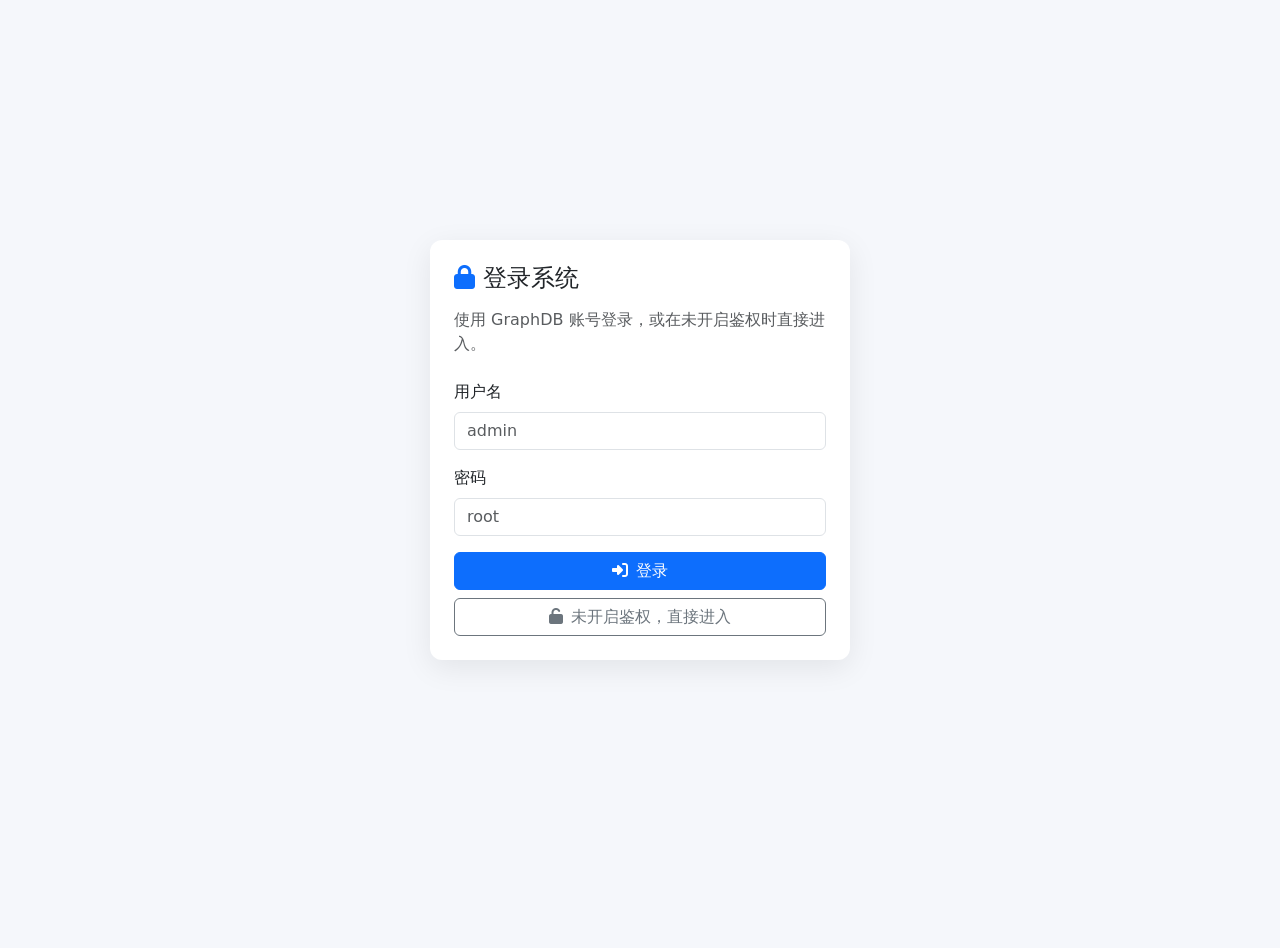
==== commit e7b70239: "feat(auth): 添加认证控制器和GraphDB配置支持 - 添加AuthController实现登录、登出、状态检查等认证功能 - 集成session管理实现用户认证状态维护 - 添加appl" ====
--- a/src/main/resources/static/index.html
+++ b/src/main/resources/static/index.html
@@ -485,13 +485,17 @@
             <i class="fas fa-home"></i>
             <span>仪表盘</span>
         </div>
-        <div class="nav-item" data-section="schema">
-            <i class="fas fa-magic"></i>
-            <span>Schema生成</span>
-        </div>
         <div class="nav-item" data-section="repositories">
             <i class="fas fa-folder"></i>
             <span>仓库管理</span>
+        </div>
+        <div class="nav-item" data-section="create-repo">
+            <i class="fas fa-plus-circle"></i>
+            <span>创建仓库</span>
+        </div>
+        <div class="nav-item" data-section="create-fedx">
+            <i class="fas fa-share-nodes"></i>
+            <span>创建FedX仓库</span>
         </div>
         <div class="nav-item" data-section="query">
             <i class="fas fa-search"></i>
@@ -573,9 +577,6 @@
                         </div>
                         <div class="card-body">
                             <div class="d-grid gap-2">
-                                <button class="btn btn-outline-primary" onclick="switchSection('schema')">
-                                    <i class="fas fa-magic me-2"></i>生成Schema
-                                </button>
                                 <button class="btn btn-outline-success" onclick="switchSection('query')">
                                     <i class="fas fa-search me-2"></i>SPARQL查询
                                 </button>
@@ -583,65 +584,6 @@
                                     <i class="fas fa-sync-alt me-2"></i>刷新数据
                                 </button>
                             </div>
-                        </div>
-                    </div>
-                </div>
-            </div>
-        </section>
-
-        <!-- Schema Generation Section -->
-        <section id="section-schema" class="section">
-            <div class="row">
-                <div class="col-lg-12">
-                    <div class="card">
-                        <div class="card-header">
-                            <span><i class="fas fa-magic me-2"></i>数据库Schema生成OWL/OBDA</span>
-                        </div>
-                        <div class="card-body">
-                            <div class="form-section">
-                                <h5><i class="fas fa-database text-primary"></i>数据库连接</h5>
-                                <div class="row">
-                                    <div class="col-md-12 mb-3">
-                                        <label class="form-label">JDBC URL</label>
-                                        <input type="text" class="form-control" id="schemaJdbcUrl" 
-                                               placeholder="jdbc:mysql://localhost:3306/your_database">
-                                    </div>
-                                    <div class="col-md-4 mb-3">
-                                        <label class="form-label">用户名</label>
-                                        <input type="text" class="form-control" id="schemaUser" placeholder="root">
-                                    </div>
-                                    <div class="col-md-4 mb-3">
-                                        <label class="form-label">密码</label>
-                                        <input type="password" class="form-control" id="schemaPassword" placeholder="******">
-                                    </div>
-                                    <div class="col-md-4 mb-3">
-                                        <label class="form-label">驱动类</label>
-                                        <input type="text" class="form-control" id="schemaDriver" value="com.mysql.cj.jdbc.Driver">
-                                    </div>
-                                    <div class="col-md-6 mb-3">
-                                        <label class="form-label">Base IRI</label>
-                                        <input type="text" class="form-control" id="schemaBaseIri" value="http://example.com/ontology#">
-                                    </div>
-                                    <div class="col-md-6 mb-3">
-                                        <label class="form-label">表名过滤 (SQL LIKE)</label>
-                                        <input type="text" class="form-control" id="schemaTablePattern" value="%">
-                                    </div>
-                                </div>
-                            </div>
-                            
-                            <div class="mt-4">
-                                <button class="btn btn-primary" onclick="generateSchema('owl')" id="btn-gen-owl">
-                                    <i class="fas fa-file-code me-2"></i>生成OWL本体
-                                </button>
-                                <button class="btn btn-success" onclick="generateSchema('obda')" id="btn-gen-obda">
-                                    <i class="fas fa-file-alt me-2"></i>生成OBDA映射
-                                </button>
-                                <button class="btn btn-info" onclick="generateSchema('all')" id="btn-gen-all">
-                                    <i class="fas fa-layer-group me-2"></i>生成全部
-                                </button>
-                            </div>
-                            
-                            <div id="schemaResult" class="mt-4" style="display: none;"></div>
                         </div>
                     </div>
                 </div>
@@ -687,11 +629,401 @@
             </div>
         </section>
 
+        <!-- Create Repository Section (replica entrypoint) -->
+        <section id="section-create-repo" class="section">
+            <div class="card">
+                <div class="card-header">
+                    <span><i class="fas fa-plus-circle me-2"></i>创建Ontop虚拟仓库</span>
+                    <div>
+                        <button class="btn btn-sm btn-outline-primary me-2" onclick="switchSection('repositories')">
+                            <i class="fas fa-list me-1"></i>返回仓库管理
+                        </button>
+                        <button class="btn btn-sm btn-success" onclick="createOntopRepositoryFromPage()">
+                            <i class="fas fa-check me-1"></i>创建
+                        </button>
+                    </div>
+                </div>
+                <div class="card-body">
+                    <div class="form-section">
+                        <h5><i class="fas fa-info-circle text-primary"></i>基本信息</h5>
+                        <div class="row">
+                            <div class="col-md-6 mb-3">
+                                <label class="form-label">仓库ID</label>
+                                <input type="text" class="form-control" id="createRepoId" placeholder="my_repository">
+                            </div>
+                            <div class="col-md-6 mb-3">
+                                <label class="form-label">仓库标题</label>
+                                <input type="text" class="form-control" id="createRepoTitle" placeholder="My Repository">
+                            </div>
+                        </div>
+                    </div>
+                    
+                    <div class="form-section">
+                        <h5><i class="fas fa-database text-primary"></i>数据库连接</h5>
+                        <div class="d-flex justify-content-end mb-2">
+                            <button type="button" class="btn btn-sm btn-outline-success" onclick="testDataSourceConnectionFromPage()">
+                                <i class="fas fa-plug me-1"></i>测试数据源连接
+                            </button>
+                        </div>
+                        <div class="row">
+                            <div class="col-md-12 mb-3">
+                                <label class="form-label">JDBC URL</label>
+                                <input type="text" class="form-control" id="createRepoDbUrl" placeholder="jdbc:mysql://localhost:3306/database">
+                            </div>
+                            <div class="col-md-4 mb-3">
+                                <label class="form-label">用户名</label>
+                                <input type="text" class="form-control" id="createRepoDbUser" placeholder="root">
+                            </div>
+                            <div class="col-md-4 mb-3">
+                                <label class="form-label">密码</label>
+                                <input type="password" class="form-control" id="createRepoDbPassword" placeholder="******">
+                            </div>
+                            <div class="col-md-4 mb-3">
+                                <label class="form-label">驱动类</label>
+                                <input type="text" class="form-control" id="createRepoDbDriver" value="com.mysql.cj.jdbc.Driver">
+                            </div>
+                        </div>
+                        <div id="createRepoConnTestResult" style="display:none;"></div>
+                    </div>
+                    
+                    <div class="form-section">
+                        <h5><i class="fas fa-file-code text-primary"></i>本体文件</h5>
+                        <div class="d-flex justify-content-between align-items-center mb-2">
+                            <small class="text-muted">可先自动生成，再下载/替换后创建仓库</small>
+                            <button id="btnGenerateOntopFilesPage" type="button" class="btn btn-sm btn-outline-primary" onclick="generateOntopFilesForCreateFromPage()" disabled>
+                                <i class="fas fa-magic me-1"></i>生成OWL/OBDA
+                            </button>
+                        </div>
+                        <div class="row">
+                            <div class="col-md-6 mb-3">
+                                <label class="form-label">OWL文件</label>
+                                <input type="file" class="form-control" id="createRepoOwlFile" accept=".owl,.rdf,.ttl">
+                            </div>
+                            <div class="col-md-6 mb-3">
+                                <label class="form-label">OBDA文件</label>
+                                <input type="file" class="form-control" id="createRepoObdaFile" accept=".obda">
+                            </div>
+                            <div class="col-md-12 mb-3">
+                                <label class="form-label">Base IRI</label>
+                                <input type="text" class="form-control" id="createRepoBaseIri" value="http://example.com/ontology#">
+                            </div>
+                        </div>
+                        <div id="createRepoGenerateResult" style="display:none;"></div>
+                    </div>
+
+                    <div class="form-section">
+                        <h5><i class="fas fa-wand-magic-sparkles text-primary"></i>增强配置（继承/条件类型）</h5>
+                        <div class="alert alert-warning">
+                            <i class="fas fa-lightbulb me-2"></i>
+                            生成后的 OWL/OBDA 默认只有“表=类、列=属性、外键=关系”。这里可以在创建前直接把继承（<code>rdfs:subClassOf</code>）与条件类型映射写进文件。
+                        </div>
+                        <div class="row">
+                            <div class="col-lg-6 mb-3">
+                                <div class="card">
+                                    <div class="card-header">
+                                        <span><i class="fas fa-sitemap me-2"></i>继承（子类）</span>
+                                    </div>
+                                    <div class="card-body">
+                                        <div class="row">
+                                            <div class="col-6 mb-3">
+                                                <label class="form-label">子类（Class）</label>
+                                                <select id="enhSubClassIri" class="form-select"></select>
+                                                <small class="text-muted">从 OWL 编辑器自动解析</small>
+                                            </div>
+                                            <div class="col-6 mb-3">
+                                                <label class="form-label">父类（Class）</label>
+                                                <select id="enhSuperClassIri" class="form-select"></select>
+                                                <small class="text-muted">从 OWL 编辑器自动解析</small>
+                                            </div>
+                                        </div>
+                                        <div class="d-flex flex-wrap gap-2">
+                                            <button class="btn btn-outline-primary btn-sm" type="button" onclick="applySubclassAxiomToOwlFromPage()">
+                                                <i class="fas fa-plus me-1"></i>写入 OWL
+                                            </button>
+                                            <button class="btn btn-outline-secondary btn-sm" type="button" onclick="refreshOntologyEntityPickersFromEditors()">
+                                                <i class="fas fa-rotate me-1"></i>刷新下拉
+                                            </button>
+                                            <button class="btn btn-outline-secondary btn-sm" type="button" onclick="scrollToEditor('createRepoOwlEditor')">
+                                                <i class="fas fa-pen me-1"></i>查看 OWL 编辑器
+                                            </button>
+                                        </div>
+                                        <small class="text-muted d-block mt-2">
+                                            将写入：<code>owl:Class</code> 的 <code>rdfs:subClassOf</code> 公理（RDF/XML）。
+                                        </small>
+                                    </div>
+                                </div>
+                            </div>
+
+                            <div class="col-lg-6 mb-3">
+                                <div class="card">
+                                    <div class="card-header">
+                                        <span><i class="fas fa-filter me-2"></i>条件类型映射（OBDA）</span>
+                                    </div>
+                                    <div class="card-body">
+                                        <div class="row">
+                                            <div class="col-6 mb-3">
+                                                <label class="form-label">类型（LocalName）</label>
+                                                <input id="enhTypeLocalName" class="form-control" value="doctor" placeholder="doctor">
+                                            </div>
+                                            <div class="col-6 mb-3">
+                                                <label class="form-label">个体模板</label>
+                                                <input id="enhSubjectTemplate" class="form-control" value=":employee/{emp_id}" placeholder=":table/{id}">
+                                            </div>
+                                            <div class="col-12 mb-3">
+                                                <label class="form-label">SQL 条件（可改）</label>
+                                                <input id="enhSqlCondition" class="form-control" value="FROM `employee` WHERE `is_doctor` = 1" placeholder="FROM `employee` WHERE ...">
+                                                <small class="text-muted">最终会生成：<code>SELECT `emp_id` ...</code>（<code>emp_id</code> 取自模板里的字段）</small>
+                                            </div>
+                                        </div>
+                                        <div class="d-flex flex-wrap gap-2">
+                                            <button class="btn btn-outline-primary btn-sm" type="button" onclick="applyConditionalTypeMappingToObdaFromPage()">
+                                                <i class="fas fa-plus me-1"></i>写入 OBDA
+                                            </button>
+                                            <button class="btn btn-outline-secondary btn-sm" type="button" onclick="scrollToEditor('createRepoObdaEditor')">
+                                                <i class="fas fa-pen me-1"></i>查看 OBDA 编辑器
+                                            </button>
+                                        </div>
+                                        <small class="text-muted d-block mt-2">
+                                            写入位置：OBDA 的 <code>]]</code> 之前（MappingDeclaration 末尾）。
+                                        </small>
+                                    </div>
+                                </div>
+                            </div>
+                        </div>
+
+                        <div class="row">
+                            <div class="col-12">
+                                <div class="card">
+                                    <div class="card-header">
+                                        <span><i class="fas fa-diagram-project me-2"></i>官方常用关系（OWL/RDFS）</span>
+                                        <div class="d-flex gap-2">
+                                            <button class="btn btn-sm btn-outline-secondary" type="button" onclick="refreshOntologyEntityPickersFromEditors()">
+                                                <i class="fas fa-rotate me-1"></i>从 OWL 刷新 Class/Property
+                                            </button>
+                                        </div>
+                                    </div>
+                                    <div class="card-body">
+                                        <div class="row">
+                                            <div class="col-lg-6 mb-3">
+                                                <div class="card">
+                                                    <div class="card-header">
+                                                        <span><i class="fas fa-right-left me-2"></i>互逆（inverseOf）</span>
+                                                    </div>
+                                                    <div class="card-body">
+                                                        <div class="row">
+                                                            <div class="col-6 mb-3">
+                                                                <label class="form-label">属性 A（ObjectProperty）</label>
+                                                                <select id="enhInversePropA" class="form-select"></select>
+                                                            </div>
+                                                            <div class="col-6 mb-3">
+                                                                <label class="form-label">属性 B（ObjectProperty）</label>
+                                                                <select id="enhInversePropB" class="form-select"></select>
+                                                            </div>
+                                                        </div>
+                                                        <div class="d-flex flex-wrap gap-2">
+                                                            <button class="btn btn-outline-primary btn-sm" type="button" onclick="applyInverseOfToOwlFromPage()">
+                                                                <i class="fas fa-plus me-1"></i>写入 OWL
+                                                            </button>
+                                                            <button class="btn btn-outline-secondary btn-sm" type="button" onclick="scrollToEditor('createRepoOwlEditor')">
+                                                                <i class="fas fa-pen me-1"></i>查看 OWL 编辑器
+                                                            </button>
+                                                        </div>
+                                                        <small class="text-muted d-block mt-2">
+                                                            写入：<code>&lt;owl:ObjectProperty ...&gt;&lt;owl:inverseOf .../&gt;&lt;/owl:ObjectProperty&gt;</code>
+                                                        </small>
+                                                    </div>
+                                                </div>
+                                            </div>
+
+                                            <div class="col-lg-6 mb-3">
+                                                <div class="card">
+                                                    <div class="card-header">
+                                                        <span><i class="fas fa-bullseye me-2"></i>定义域/值域（domain/range）</span>
+                                                    </div>
+                                                    <div class="card-body">
+                                                        <div class="row">
+                                                            <div class="col-12 mb-3">
+                                                                <label class="form-label">属性（ObjectProperty）</label>
+                                                                <select id="enhDomainRangeProp" class="form-select"></select>
+                                                            </div>
+                                                            <div class="col-6 mb-3">
+                                                                <label class="form-label">定义域（domain Class）</label>
+                                                                <select id="enhDomainClass" class="form-select"></select>
+                                                            </div>
+                                                            <div class="col-6 mb-3">
+                                                                <label class="form-label">值域（range Class）</label>
+                                                                <select id="enhRangeClass" class="form-select"></select>
+                                                            </div>
+                                                        </div>
+                                                        <div class="d-flex flex-wrap gap-2">
+                                                            <button class="btn btn-outline-primary btn-sm" type="button" onclick="applyDomainRangeToOwlFromPage()">
+                                                                <i class="fas fa-plus me-1"></i>写入 OWL
+                                                            </button>
+                                                            <button class="btn btn-outline-secondary btn-sm" type="button" onclick="scrollToEditor('createRepoOwlEditor')">
+                                                                <i class="fas fa-pen me-1"></i>查看 OWL 编辑器
+                                                            </button>
+                                                        </div>
+                                                        <small class="text-muted d-block mt-2">
+                                                            写入：<code>rdfs:domain</code> / <code>rdfs:range</code>（RDF/XML）。
+                                                        </small>
+                                                    </div>
+                                                </div>
+                                            </div>
+                                        </div>
+
+                                        <div class="row">
+                                            <div class="col-lg-6 mb-3">
+                                                <div class="card">
+                                                    <div class="card-header">
+                                                        <span><i class="fas fa-code-branch me-2"></i>子属性（subPropertyOf）</span>
+                                                    </div>
+                                                    <div class="card-body">
+                                                        <div class="row">
+                                                            <div class="col-6 mb-3">
+                                                                <label class="form-label">子属性</label>
+                                                                <select id="enhSubProp" class="form-select"></select>
+                                                            </div>
+                                                            <div class="col-6 mb-3">
+                                                                <label class="form-label">父属性</label>
+                                                                <select id="enhSuperProp" class="form-select"></select>
+                                                            </div>
+                                                        </div>
+                                                        <div class="d-flex flex-wrap gap-2">
+                                                            <button class="btn btn-outline-primary btn-sm" type="button" onclick="applySubPropertyToOwlFromPage()">
+                                                                <i class="fas fa-plus me-1"></i>写入 OWL
+                                                            </button>
+                                                            <button class="btn btn-outline-secondary btn-sm" type="button" onclick="scrollToEditor('createRepoOwlEditor')">
+                                                                <i class="fas fa-pen me-1"></i>查看 OWL 编辑器
+                                                            </button>
+                                                        </div>
+                                                    </div>
+                                                </div>
+                                            </div>
+                                            <div class="col-lg-6 mb-3">
+                                                <div class="card">
+                                                    <div class="card-header">
+                                                        <span><i class="fas fa-layer-group me-2"></i>等价类（equivalentClass，可选）</span>
+                                                    </div>
+                                                    <div class="card-body">
+                                                        <div class="row">
+                                                            <div class="col-6 mb-3">
+                                                                <label class="form-label">类 A</label>
+                                                                <select id="enhEqClassA" class="form-select"></select>
+                                                            </div>
+                                                            <div class="col-6 mb-3">
+                                                                <label class="form-label">类 B</label>
+                                                                <select id="enhEqClassB" class="form-select"></select>
+                                                            </div>
+                                                        </div>
+                                                        <div class="d-flex flex-wrap gap-2">
+                                                            <button class="btn btn-outline-primary btn-sm" type="button" onclick="applyEquivalentClassToOwlFromPage()">
+                                                                <i class="fas fa-plus me-1"></i>写入 OWL
+                                                            </button>
+                                                            <button class="btn btn-outline-secondary btn-sm" type="button" onclick="scrollToEditor('createRepoOwlEditor')">
+                                                                <i class="fas fa-pen me-1"></i>查看 OWL 编辑器
+                                                            </button>
+                                                        </div>
+                                                    </div>
+                                                </div>
+                                            </div>
+                                        </div>
+                                    </div>
+                                </div>
+                            </div>
+                        </div>
+                    </div>
+
+                    <div class="form-section">
+                        <h5><i class="fas fa-code text-primary"></i>生成文件编辑（创建前可直接改）</h5>
+                        <div class="row">
+                            <div class="col-lg-6 mb-3">
+                                <div class="d-flex justify-content-between align-items-center mb-2">
+                                    <label class="form-label mb-0">OWL（ontology.owl）</label>
+                                    <div class="d-flex gap-2">
+                                        <button class="btn btn-sm btn-outline-secondary" type="button" onclick="loadGeneratedFileToEditorsFromPage()">
+                                            <i class="fas fa-sync-alt me-1"></i>重新载入生成文件
+                                        </button>
+                                    </div>
+                                </div>
+                                <div class="code-editor" id="createRepoOwlEditorWrap">
+                                    <textarea id="createRepoOwlEditor" placeholder="生成后将自动填充，可在此直接编辑 OWL..."></textarea>
+                                </div>
+                                <small class="text-muted">创建仓库时若这里有内容，将优先上传此 OWL（覆盖“生成文件引用”）。</small>
+                            </div>
+                            <div class="col-lg-6 mb-3">
+                                <div class="d-flex justify-content-between align-items-center mb-2">
+                                    <label class="form-label mb-0">OBDA（mapping.obda）</label>
+                                </div>
+                                <div class="code-editor" id="createRepoObdaEditorWrap">
+                                    <textarea id="createRepoObdaEditor" placeholder="生成后将自动填充，可在此直接编辑 OBDA..."></textarea>
+                                </div>
+                                <small class="text-muted">创建仓库时若这里有内容，将优先上传此 OBDA（覆盖“生成文件引用”）。</small>
+                            </div>
+                        </div>
+                    </div>
+                </div>
+            </div>
+        </section>
+
+        <!-- Create FedX Repository Section -->
+        <section id="section-create-fedx" class="section">
+            <div class="card">
+                <div class="card-header">
+                    <span><i class="fas fa-share-nodes me-2"></i>创建FedX联邦仓库</span>
+                    <div>
+                        <button class="btn btn-sm btn-outline-primary me-2" onclick="loadRepositories(); refreshFedxMembers()">
+                            <i class="fas fa-sync-alt me-1"></i>刷新仓库列表
+                        </button>
+                        <button class="btn btn-sm btn-success" onclick="createFedxRepositoryFromPage()">
+                            <i class="fas fa-check me-1"></i>创建FedX
+                        </button>
+                    </div>
+                </div>
+                <div class="card-body">
+                    <div class="alert alert-info">
+                        <i class="fas fa-circle-info me-2"></i>
+                        选择多个已存在仓库作为联邦成员，系统会创建一个新的 FedX 仓库（用于跨仓库联邦查询）。
+                    </div>
+
+                    <div class="form-section">
+                        <h5><i class="fas fa-info-circle text-primary"></i>FedX 基本信息</h5>
+                        <div class="row">
+                            <div class="col-md-6 mb-3">
+                                <label class="form-label">仓库ID</label>
+                                <input type="text" class="form-control" id="newFedxRepoId" placeholder="fedx_his">
+                            </div>
+                            <div class="col-md-6 mb-3">
+                                <label class="form-label">仓库标题</label>
+                                <input type="text" class="form-control" id="newFedxRepoTitle" placeholder="联邦查询仓库">
+                            </div>
+                        </div>
+                    </div>
+
+                    <div class="form-section">
+                        <h5><i class="fas fa-link text-primary"></i>联邦成员仓库</h5>
+                        <div class="mb-3">
+                            <label class="form-label">可选成员（多选）</label>
+                            <select class="form-select" id="fedxMemberRepos" multiple size="10"></select>
+                            <small class="text-muted">按 Ctrl/Shift 多选。建议只选可读在线仓库，且不要包含 FedX 仓库本身。</small>
+                        </div>
+                        <div class="d-flex gap-2">
+                            <button class="btn btn-sm btn-outline-secondary" onclick="selectAllFedxMembers()">
+                                <i class="fas fa-check-double me-1"></i>全选
+                            </button>
+                            <button class="btn btn-sm btn-outline-secondary" onclick="clearFedxMembers()">
+                                <i class="fas fa-eraser me-1"></i>清空
+                            </button>
+                        </div>
+                    </div>
+                </div>
+            </div>
+        </section>
+
         <!-- SPARQL Query Section -->
         <section id="section-query" class="section">
             <div class="row">
-                <div class="col-lg-5">
-                    <div class="card">
+                <div class="col-12">
+                    <div class="card mb-3">
                         <div class="card-header">
                             <span><i class="fas fa-search me-2"></i>SPARQL查询</span>
                         </div>
@@ -756,7 +1088,7 @@
                     </div>
                 </div>
                 
-                <div class="col-lg-7">
+                <div class="col-12">
                     <div class="card">
                         <div class="card-header">
                             <span><i class="fas fa-table me-2"></i>查询结果</span>
@@ -765,7 +1097,7 @@
                             </button>
                         </div>
                         <div class="card-body">
-                            <div id="queryResults" class="results-panel" style="min-height: 400px;">
+                            <div id="queryResults" class="results-panel" style="min-height: 520px;">
                                 <pre class="text-muted">查询结果将显示在这里...</pre>
                             </div>
                         </div>
@@ -974,12 +1306,14 @@
         let currentRepos = [];
         let startTime = Date.now();
         let createRepoGeneratedFiles = null;
+        let createRepoGeneratedFilesPage = null;
 
         // Initialize
         document.addEventListener('DOMContentLoaded', function() {
             ensureAuthenticated().then(ok => {
                 if (!ok) return;
                 bindCreateRepoDbInputListeners();
+                bindCreateRepoPageDbInputListeners();
                 initNavigation();
                 checkGraphDbStatus();
                 loadDashboardData();
@@ -1080,11 +1414,16 @@
             });
             const titles = {
                 'dashboard': '仪表盘',
-                'schema': 'Schema生成',
                 'repositories': '仓库管理',
+                'create-repo': '创建仓库',
+                'create-fedx': '创建FedX仓库',
                 'query': 'SPARQL查询'
             };
             document.getElementById('pageTitle').textContent = titles[section] || '仪表盘';
+
+            if (section === 'create-fedx') {
+                refreshFedxMembers();
+            }
         }
         
         // GraphDB Status
@@ -1217,6 +1556,83 @@
                 }
             });
         }
+
+        function refreshFedxMembers() {
+            const select = document.getElementById('fedxMemberRepos');
+            if (!select) return;
+            const repos = (currentRepos || []).filter(r => {
+                const type = (r.type || '').toLowerCase();
+                const isFedx = type.includes('fedx');
+                return !isFedx;
+            });
+            select.innerHTML = repos.map(repo => {
+                const label = (repo.title || repo.id) + ' (' + repo.id + ')';
+                return `<option value="${repo.id}">${label}</option>`;
+            }).join('');
+        }
+
+        function getSelectedFedxMembers() {
+            const select = document.getElementById('fedxMemberRepos');
+            if (!select) return [];
+            return Array.from(select.selectedOptions || []).map(o => o.value).filter(Boolean);
+        }
+
+        function selectAllFedxMembers() {
+            const select = document.getElementById('fedxMemberRepos');
+            if (!select) return;
+            Array.from(select.options).forEach(o => o.selected = true);
+        }
+
+        function clearFedxMembers() {
+            const select = document.getElementById('fedxMemberRepos');
+            if (!select) return;
+            Array.from(select.options).forEach(o => o.selected = false);
+        }
+
+        function createFedxRepositoryFromPage() {
+            const id = (document.getElementById('newFedxRepoId').value || '').trim();
+            const title = (document.getElementById('newFedxRepoTitle').value || '').trim();
+            const members = getSelectedFedxMembers();
+
+            if (!id) {
+                toast('error', '请填写 FedX 仓库ID');
+                return;
+            }
+            if (!title) {
+                toast('error', '请填写 FedX 仓库标题');
+                return;
+            }
+            if (!members.length) {
+                toast('error', '请至少选择一个联邦成员仓库');
+                return;
+            }
+
+            const formData = new FormData();
+            formData.append('id', id);
+            formData.append('title', title);
+            formData.append('members', members.join(','));
+
+            showLoading();
+            fetch('/api/graphdb/repositories/fedx', {
+                method: 'POST',
+                body: formData
+            })
+            .then(r => r.json())
+            .then(data => {
+                hideLoading();
+                if (data.success) {
+                    toast('success', 'FedX 仓库创建成功');
+                    loadRepositories();
+                    switchSection('repositories');
+                } else {
+                    toast('error', data.error || data.message || '创建失败');
+                }
+            })
+            .catch(err => {
+                hideLoading();
+                toast('error', '创建失败: ' + err.message);
+            });
+        }
         
         // Repository Actions
         function showCreateRepoModal() {
@@ -1238,12 +1654,381 @@
             btn.classList.toggle('btn-primary', enabled);
         }
 
+        function updateGenerateButtonStatePage(enabled) {
+            const btn = document.getElementById('btnGenerateOntopFilesPage');
+            if (!btn) return;
+            btn.disabled = !enabled;
+            btn.classList.toggle('btn-outline-primary', !enabled);
+            btn.classList.toggle('btn-primary', enabled);
+        }
+
+        function scrollToEditor(editorId) {
+            const el = document.getElementById(editorId);
+            if (!el) return;
+            el.scrollIntoView({ behavior: 'smooth', block: 'start' });
+            el.focus();
+        }
+
+        function getTextAreaValue(id) {
+            const el = document.getElementById(id);
+            return el ? (el.value || '') : '';
+        }
+
+        function setTextAreaValue(id, value) {
+            const el = document.getElementById(id);
+            if (!el) return;
+            el.value = value || '';
+        }
+
+        function inferPkFromSubjectTemplate(subjectTemplate) {
+            // Example: :employee/{emp_id} -> emp_id
+            const m = (subjectTemplate || '').match(/\{([^}]+)\}/);
+            return m ? m[1] : null;
+        }
+
+        function uniqStrings(xs) {
+            const set = new Set();
+            (xs || []).forEach(x => {
+                const v = (x || '').trim();
+                if (v) set.add(v);
+            });
+            return Array.from(set.values()).sort();
+        }
+
+        function extractIrisFromOwl(owlXml) {
+            const xml = owlXml || '';
+            const classIris = [];
+            const objPropIris = [];
+            const dataPropIris = [];
+
+            // RDF/XML patterns
+            const classRe = /<owl:Class\b[^>]*\brdf:about="([^"]+)"/g;
+            const opRe = /<owl:ObjectProperty\b[^>]*\brdf:about="([^"]+)"/g;
+            const dpRe = /<owl:DatatypeProperty\b[^>]*\brdf:about="([^"]+)"/g;
+
+            let m;
+            while ((m = classRe.exec(xml)) !== null) classIris.push(m[1]);
+            while ((m = opRe.exec(xml)) !== null) objPropIris.push(m[1]);
+            while ((m = dpRe.exec(xml)) !== null) dataPropIris.push(m[1]);
+
+            return {
+                classes: uniqStrings(classIris),
+                objectProperties: uniqStrings(objPropIris),
+                dataProperties: uniqStrings(dataPropIris)
+            };
+        }
+
+        function fillSelectOptions(selectId, items, placeholder) {
+            const sel = document.getElementById(selectId);
+            if (!sel) return;
+            const ph = placeholder || '-- 请选择 --';
+            sel.innerHTML = '<option value="">' + ph + '</option>' +
+                (items || []).map(iri => '<option value="' + iri + '">' + iri + '</option>').join('');
+        }
+
+        function refreshOntologyEntityPickersFromEditors() {
+            const owl = getTextAreaValue('createRepoOwlEditor');
+            if (!owl.trim()) {
+                toast('error', '请先生成并载入 OWL 到编辑器');
+                return;
+            }
+            const { classes, objectProperties, dataProperties } = extractIrisFromOwl(owl);
+            if (!classes.length) {
+                toast('error', '未从 OWL 中解析到 owl:Class（请确认是 RDF/XML 或已载入正确内容）');
+                return;
+            }
+
+            // Class pickers
+            ['enhSubClassIri', 'enhSuperClassIri', 'enhDomainClass', 'enhRangeClass', 'enhEqClassA', 'enhEqClassB'].forEach(id => {
+                fillSelectOptions(id, classes, '-- 选择 Class --');
+            });
+
+            // ObjectProperty pickers
+            ['enhInversePropA', 'enhInversePropB', 'enhDomainRangeProp', 'enhSubProp', 'enhSuperProp'].forEach(id => {
+                fillSelectOptions(id, objectProperties, '-- 选择 ObjectProperty --');
+            });
+
+            // Default helpful guesses
+            const baseIri = (document.getElementById('createRepoBaseIri')?.value || '').trim();
+            if (baseIri) {
+                const trySet = (id, local) => {
+                    const el = document.getElementById(id);
+                    if (!el) return;
+                    const iri = baseIri + local;
+                    if (classes.includes(iri) || objectProperties.includes(iri)) el.value = iri;
+                };
+                trySet('enhSubClassIri', 'doctor');
+                trySet('enhSuperClassIri', 'employee');
+            }
+
+            toast('success', `已解析：Class ${classes.length} 个，ObjectProperty ${objectProperties.length} 个，DataProperty ${dataProperties.length} 个`);
+        }
+
+        async function fetchText(url) {
+            const resp = await fetch(url);
+            if (!resp.ok) throw new Error('HTTP ' + resp.status + ' for ' + url);
+            return await resp.text();
+        }
+
+        async function loadGeneratedFileToEditorsFromPage() {
+            if (!createRepoGeneratedFilesPage || !createRepoGeneratedFilesPage.owlFile || !createRepoGeneratedFilesPage.obdaFile) {
+                toast('error', '请先生成 OWL/OBDA，或手动上传文件后再载入');
+                return;
+            }
+            try {
+                showLoading();
+                const owlText = await fetchText('/api/ontology/files/' + encodeURIComponent(createRepoGeneratedFilesPage.owlFile) + '/download');
+                const obdaText = await fetchText('/api/ontology/files/' + encodeURIComponent(createRepoGeneratedFilesPage.obdaFile) + '/download');
+                setTextAreaValue('createRepoOwlEditor', owlText);
+                setTextAreaValue('createRepoObdaEditor', obdaText);
+                // Populate pickers
+                refreshOntologyEntityPickersFromEditors();
+                toast('success', '已载入生成的 OWL/OBDA 到编辑器');
+            } catch (e) {
+                toast('error', '载入生成文件失败: ' + e.message);
+            } finally {
+                hideLoading();
+            }
+        }
+
+        function applySubclassAxiomToOwlFromPage() {
+            const subIri = (document.getElementById('enhSubClassIri')?.value || '').trim();
+            const superIri = (document.getElementById('enhSuperClassIri')?.value || '').trim();
+            if (!subIri || !superIri) {
+                toast('error', '请选择 子类 / 父类');
+                return;
+            }
+            const owl = getTextAreaValue('createRepoOwlEditor');
+            if (!owl.trim()) {
+                toast('error', '请先生成并载入 OWL 到编辑器');
+                return;
+            }
+            if (owl.includes(subIri) && owl.includes('subClassOf') && owl.includes(superIri)) {
+                toast('info', 'OWL 中似乎已存在该继承关系（未重复写入）');
+                return;
+            }
+
+            const axiomXml =
+                '\n\n    <owl:Class rdf:about="' + subIri + '">\n' +
+                '        <rdfs:subClassOf rdf:resource="' + superIri + '"/>\n' +
+                '    </owl:Class>\n';
+
+            const idx = owl.lastIndexOf('</rdf:RDF>');
+            if (idx === -1) {
+                toast('error', 'OWL 格式不符合预期（未找到 </rdf:RDF>），请手工编辑');
+                return;
+            }
+            const next = owl.slice(0, idx) + axiomXml + owl.slice(idx);
+            setTextAreaValue('createRepoOwlEditor', next);
+            toast('success', '已写入 OWL 继承（subClassOf）');
+        }
+
+        function upsertObjectPropertyBlock(owl, propIri, innerXmlLines) {
+            const lines = innerXmlLines || [];
+            const inner = lines.map(l => '        ' + l).join('\n');
+            const block =
+                '\n\n    <owl:ObjectProperty rdf:about="' + propIri + '">\n' +
+                inner + '\n' +
+                '    </owl:ObjectProperty>\n';
+
+            // If property block exists, inject missing lines just before its closing tag
+            const re = new RegExp('<owl:ObjectProperty\\b[^>]*rdf:about="' + propIri.replace(/[.*+?^${}()|[\]\\]/g, '\\$&') + '"[\\s\\S]*?<\\/owl:ObjectProperty>', 'm');
+            const m = owl.match(re);
+            if (m && m[0]) {
+                let existing = m[0];
+                let changed = false;
+                lines.forEach(l => {
+                    if (!existing.includes(l)) {
+                        existing = existing.replace('</owl:ObjectProperty>', '        ' + l + '\n    </owl:ObjectProperty>');
+                        changed = true;
+                    }
+                });
+                return changed ? owl.replace(re, existing) : owl;
+            }
+
+            // Otherwise append before </rdf:RDF>
+            const idx = owl.lastIndexOf('</rdf:RDF>');
+            if (idx === -1) return null;
+            return owl.slice(0, idx) + block + owl.slice(idx);
+        }
+
+        function applyInverseOfToOwlFromPage() {
+            const a = (document.getElementById('enhInversePropA')?.value || '').trim();
+            const b = (document.getElementById('enhInversePropB')?.value || '').trim();
+            if (!a || !b) {
+                toast('error', '请选择 属性 A / 属性 B');
+                return;
+            }
+            let owl = getTextAreaValue('createRepoOwlEditor');
+            if (!owl.trim()) {
+                toast('error', '请先生成并载入 OWL 到编辑器');
+                return;
+            }
+            const next = upsertObjectPropertyBlock(owl, a, ['<owl:inverseOf rdf:resource="' + b + '"/>']);
+            if (!next) {
+                toast('error', 'OWL 格式不符合预期（未找到 </rdf:RDF>），请手工编辑');
+                return;
+            }
+            if (next === owl) {
+                toast('info', 'inverseOf 似乎已存在（未重复写入）');
+                return;
+            }
+            setTextAreaValue('createRepoOwlEditor', next);
+            toast('success', '已写入 OWL inverseOf');
+        }
+
+        function applyDomainRangeToOwlFromPage() {
+            const p = (document.getElementById('enhDomainRangeProp')?.value || '').trim();
+            const d = (document.getElementById('enhDomainClass')?.value || '').trim();
+            const r = (document.getElementById('enhRangeClass')?.value || '').trim();
+            if (!p || !d || !r) {
+                toast('error', '请选择 属性 / domain / range');
+                return;
+            }
+            let owl = getTextAreaValue('createRepoOwlEditor');
+            if (!owl.trim()) {
+                toast('error', '请先生成并载入 OWL 到编辑器');
+                return;
+            }
+            const lines = [
+                '<rdfs:domain rdf:resource="' + d + '"/>',
+                '<rdfs:range rdf:resource="' + r + '"/>'
+            ];
+            const next = upsertObjectPropertyBlock(owl, p, lines);
+            if (!next) {
+                toast('error', 'OWL 格式不符合预期（未找到 </rdf:RDF>），请手工编辑');
+                return;
+            }
+            if (next === owl) {
+                toast('info', 'domain/range 似乎已存在（未重复写入）');
+                return;
+            }
+            setTextAreaValue('createRepoOwlEditor', next);
+            toast('success', '已写入 OWL domain/range');
+        }
+
+        function applySubPropertyToOwlFromPage() {
+            const sub = (document.getElementById('enhSubProp')?.value || '').trim();
+            const sup = (document.getElementById('enhSuperProp')?.value || '').trim();
+            if (!sub || !sup) {
+                toast('error', '请选择 子属性 / 父属性');
+                return;
+            }
+            let owl = getTextAreaValue('createRepoOwlEditor');
+            if (!owl.trim()) {
+                toast('error', '请先生成并载入 OWL 到编辑器');
+                return;
+            }
+            const line = '<rdfs:subPropertyOf rdf:resource="' + sup + '"/>';
+            const next = upsertObjectPropertyBlock(owl, sub, [line]);
+            if (!next) {
+                toast('error', 'OWL 格式不符合预期（未找到 </rdf:RDF>），请手工编辑');
+                return;
+            }
+            if (next === owl) {
+                toast('info', 'subPropertyOf 似乎已存在（未重复写入）');
+                return;
+            }
+            setTextAreaValue('createRepoOwlEditor', next);
+            toast('success', '已写入 OWL subPropertyOf');
+        }
+
+        function applyEquivalentClassToOwlFromPage() {
+            const a = (document.getElementById('enhEqClassA')?.value || '').trim();
+            const b = (document.getElementById('enhEqClassB')?.value || '').trim();
+            if (!a || !b) {
+                toast('error', '请选择 类 A / 类 B');
+                return;
+            }
+            const owl = getTextAreaValue('createRepoOwlEditor');
+            if (!owl.trim()) {
+                toast('error', '请先生成并载入 OWL 到编辑器');
+                return;
+            }
+            // Simple RDF/XML insertion: add equivalentClass under Class A (or append new Class block)
+            const re = new RegExp('<owl:Class\\b[^>]*rdf:about="' + a.replace(/[.*+?^${}()|[\]\\]/g, '\\$&') + '"[\\s\\S]*?<\\/owl:Class>', 'm');
+            const m = owl.match(re);
+            let next = null;
+            if (m && m[0]) {
+                if (m[0].includes('owl:equivalentClass') && m[0].includes(b)) {
+                    toast('info', 'equivalentClass 似乎已存在（未重复写入）');
+                    return;
+                }
+                const injected = m[0].replace('</owl:Class>', '        <owl:equivalentClass rdf:resource="' + b + '"/>\n    </owl:Class>');
+                next = owl.replace(re, injected);
+            } else {
+                const idx = owl.lastIndexOf('</rdf:RDF>');
+                if (idx === -1) {
+                    toast('error', 'OWL 格式不符合预期（未找到 </rdf:RDF>），请手工编辑');
+                    return;
+                }
+                next = owl.slice(0, idx) +
+                    '\n\n    <owl:Class rdf:about="' + a + '">\n' +
+                    '        <owl:equivalentClass rdf:resource="' + b + '"/>\n' +
+                    '    </owl:Class>\n' +
+                    owl.slice(idx);
+            }
+            setTextAreaValue('createRepoOwlEditor', next);
+            toast('success', '已写入 OWL equivalentClass');
+        }
+        function applyConditionalTypeMappingToObdaFromPage() {
+            const typeLocal = (document.getElementById('enhTypeLocalName')?.value || '').trim();
+            const subjectTemplate = (document.getElementById('enhSubjectTemplate')?.value || '').trim();
+            const sqlCondition = (document.getElementById('enhSqlCondition')?.value || '').trim();
+            if (!typeLocal || !subjectTemplate || !sqlCondition) {
+                toast('error', '请填写 类型 / 个体模板 / SQL 条件');
+                return;
+            }
+            const obda = getTextAreaValue('createRepoObdaEditor');
+            if (!obda.trim()) {
+                toast('error', '请先生成并载入 OBDA 到编辑器');
+                return;
+            }
+
+            const pk = inferPkFromSubjectTemplate(subjectTemplate);
+            if (!pk) {
+                toast('error', '无法从“个体模板”中解析字段（需要形如 {emp_id}）');
+                return;
+            }
+
+            const mappingId = 'MAPPING-ENH-TYPE-' + Date.now();
+            const block =
+                '\n' +
+                'mappingId\t' + mappingId + '\n' +
+                'target\t\t' + subjectTemplate + ' a :' + typeLocal + ' .\n' +
+                'source\t\tSELECT `' + pk + '` ' + sqlCondition + '\n';
+
+            if (obda.includes('target\t\t' + subjectTemplate + ' a :' + typeLocal)) {
+                toast('info', 'OBDA 中似乎已存在该条件类型映射（未重复写入）');
+                return;
+            }
+
+            const endIdx = obda.lastIndexOf(']]');
+            if (endIdx === -1) {
+                toast('error', 'OBDA 格式不符合预期（未找到 ]]），请手工编辑');
+                return;
+            }
+            const next = obda.slice(0, endIdx) + block + '\n' + obda.slice(endIdx);
+            setTextAreaValue('createRepoObdaEditor', next);
+            toast('success', '已写入 OBDA 条件类型映射');
+        }
+
         function bindCreateRepoDbInputListeners() {
             ['newRepoDbUrl', 'newRepoDbUser', 'newRepoDbPassword', 'newRepoDbDriver', 'newRepoBaseIri'].forEach(id => {
                 const el = document.getElementById(id);
                 if (!el) return;
                 el.addEventListener('input', () => {
                     updateGenerateButtonState(false);
+                });
+            });
+        }
+
+        function bindCreateRepoPageDbInputListeners() {
+            ['createRepoDbUrl', 'createRepoDbUser', 'createRepoDbPassword', 'createRepoDbDriver', 'createRepoBaseIri'].forEach(id => {
+                const el = document.getElementById(id);
+                if (!el) return;
+                el.addEventListener('input', () => {
+                    updateGenerateButtonStatePage(false);
                 });
             });
         }
@@ -1293,6 +2078,51 @@
             });
         }
 
+        function testDataSourceConnectionFromPage() {
+            const request = {
+                jdbcUrl: document.getElementById('createRepoDbUrl').value,
+                user: document.getElementById('createRepoDbUser').value,
+                password: document.getElementById('createRepoDbPassword').value,
+                driverClass: document.getElementById('createRepoDbDriver').value
+            };
+            if (!request.jdbcUrl || !request.user) {
+                toast('error', '请先填写数据库连接信息');
+                return;
+            }
+
+            showLoading();
+            fetch('/api/ontology/datasource/test', {
+                method: 'POST',
+                headers: { 'Content-Type': 'application/json' },
+                body: JSON.stringify(request)
+            })
+            .then(r => r.json())
+            .then(data => {
+                hideLoading();
+                const resultDiv = document.getElementById('createRepoConnTestResult');
+                resultDiv.style.display = 'block';
+                if (data.success) {
+                    resultDiv.innerHTML = '<div class="alert alert-success mb-0"><i class="fas fa-check-circle me-2"></i>' +
+                        (data.message || '连接成功') + (data.elapsedMs != null ? ('（耗时 ' + data.elapsedMs + ' ms）') : '') + '</div>';
+                    updateGenerateButtonStatePage(true);
+                    toast('success', '数据源连接成功');
+                } else {
+                    resultDiv.innerHTML = '<div class="alert alert-danger mb-0"><i class="fas fa-times-circle me-2"></i>' +
+                        (data.message || '连接失败') + '</div>';
+                    updateGenerateButtonStatePage(false);
+                    toast('error', '数据源连接失败');
+                }
+            })
+            .catch(err => {
+                hideLoading();
+                const resultDiv = document.getElementById('createRepoConnTestResult');
+                resultDiv.style.display = 'block';
+                resultDiv.innerHTML = '<div class="alert alert-danger mb-0"><i class="fas fa-times-circle me-2"></i>连接失败: ' + err.message + '</div>';
+                updateGenerateButtonStatePage(false);
+                toast('error', '数据源连接失败: ' + err.message);
+            });
+        }
+
         function generateOntopFilesForCreate() {
             const request = {
                 jdbcUrl: document.getElementById('newRepoDbUrl').value,
@@ -1353,6 +2183,69 @@
                 toast('error', '生成失败: ' + err.message);
             });
         }
+
+        function generateOntopFilesForCreateFromPage() {
+            const request = {
+                jdbcUrl: document.getElementById('createRepoDbUrl').value,
+                user: document.getElementById('createRepoDbUser').value,
+                password: document.getElementById('createRepoDbPassword').value,
+                driverClass: document.getElementById('createRepoDbDriver').value,
+                tablePattern: '%',
+                baseIri: document.getElementById('createRepoBaseIri').value
+            };
+
+            if (!request.jdbcUrl || !request.user) {
+                toast('error', '请先填写数据库连接信息');
+                return;
+            }
+
+            showLoading();
+            fetch('/api/ontology/generate/all', {
+                method: 'POST',
+                headers: { 'Content-Type': 'application/json' },
+                body: JSON.stringify(request)
+            })
+            .then(r => r.json())
+            .then(data => {
+                hideLoading();
+                const resultDiv = document.getElementById('createRepoGenerateResult');
+                if (!data.success) {
+                    resultDiv.style.display = 'block';
+                    resultDiv.innerHTML = '<div class="alert alert-danger mb-0"><i class="fas fa-times-circle me-2"></i>' + (data.message || '生成失败') + '</div>';
+                    return;
+                }
+
+                createRepoGeneratedFilesPage = {
+                    owlFile: data.owlFile,
+                    obdaFile: data.obdaFile,
+                    propertiesFile: data.propertiesFile
+                };
+
+                let html = '<div class="card border-success mt-2"><div class="card-body">';
+                html += '<div class="alert alert-success"><i class="fas fa-check-circle me-2"></i>生成成功，可直接创建仓库或下载后手动替换</div>';
+                if (data.owl) {
+                    html += '<p class="mb-2"><strong>OWL统计:</strong> 表: ' + data.owl.tableCount + ' | 数据属性: ' + data.owl.dataPropertyCount + ' | 对象属性: ' + data.owl.objectPropertyCount + '</p>';
+                }
+                html += '<div class="d-flex flex-wrap gap-2">';
+                if (data.owlFile) {
+                    html += '<a href="/api/ontology/files/' + data.owlFile + '/download" class="btn btn-outline-primary btn-sm"><i class="fas fa-file-code me-1"></i>下载 OWL</a>';
+                }
+                if (data.obdaFile) {
+                    html += '<a href="/api/ontology/files/' + data.obdaFile + '/download" class="btn btn-outline-success btn-sm"><i class="fas fa-file-alt me-1"></i>下载 OBDA</a>';
+                }
+                html += '</div></div></div>';
+
+                resultDiv.innerHTML = html;
+                resultDiv.style.display = 'block';
+                // Auto-load into editors for immediate tweak
+                loadGeneratedFileToEditorsFromPage();
+                toast('success', 'OWL/OBDA 生成成功');
+            })
+            .catch(err => {
+                hideLoading();
+                toast('error', '生成失败: ' + err.message);
+            });
+        }
         
         function createOntopRepository() {
             const formData = new FormData();
@@ -1382,6 +2275,56 @@
                         toast('success', '仓库创建成功');
                         bootstrap.Modal.getInstance(document.getElementById('createRepoModal')).hide();
                         loadRepositories();
+                    } else {
+                        toast('error', data.error || '创建失败');
+                    }
+                })
+                .catch(err => {
+                    hideLoading();
+                    toast('error', '创建失败: ' + err.message);
+                });
+        }
+
+        function createOntopRepositoryFromPage() {
+            const formData = new FormData();
+            formData.append('id', document.getElementById('createRepoId').value);
+            formData.append('title', document.getElementById('createRepoTitle').value);
+            formData.append('dbUrl', document.getElementById('createRepoDbUrl').value);
+            formData.append('dbUser', document.getElementById('createRepoDbUser').value);
+            formData.append('dbPassword', document.getElementById('createRepoDbPassword').value);
+            formData.append('dbDriver', document.getElementById('createRepoDbDriver').value);
+            formData.append('baseIri', document.getElementById('createRepoBaseIri').value);
+
+            // Prefer editor content > uploaded file > generated file references
+            const owlEditor = getTextAreaValue('createRepoOwlEditor').trim();
+            const obdaEditor = getTextAreaValue('createRepoObdaEditor').trim();
+            if (owlEditor) {
+                formData.append('owlFile', new File([owlEditor], 'ontology.owl', { type: 'application/xml' }));
+            } else {
+                const owlFile = document.getElementById('createRepoOwlFile').files[0];
+                if (owlFile) formData.append('owlFile', owlFile);
+            }
+            if (obdaEditor) {
+                formData.append('obdaFile', new File([obdaEditor], 'mapping.obda', { type: 'text/plain' }));
+            } else {
+                const obdaFile = document.getElementById('createRepoObdaFile').files[0];
+                if (obdaFile) formData.append('obdaFile', obdaFile);
+            }
+
+            if (createRepoGeneratedFilesPage && createRepoGeneratedFilesPage.owlFile && createRepoGeneratedFilesPage.obdaFile) {
+                formData.append('generatedOwlFile', createRepoGeneratedFilesPage.owlFile);
+                formData.append('generatedObdaFile', createRepoGeneratedFilesPage.obdaFile);
+            }
+
+            showLoading();
+            fetch('/api/graphdb/repositories/ontop', { method: 'POST', body: formData })
+                .then(r => r.json())
+                .then(data => {
+                    hideLoading();
+                    if (data.success) {
+                        toast('success', '仓库创建成功');
+                        loadRepositories();
+                        switchSection('repositories');
                     } else {
                         toast('error', data.error || '创建失败');
                     }
@@ -1562,73 +2505,6 @@
             }
         }
 
-        // Schema Generation
-        function generateSchema(type) {
-            const request = {
-                jdbcUrl: document.getElementById('schemaJdbcUrl').value,
-                user: document.getElementById('schemaUser').value,
-                password: document.getElementById('schemaPassword').value,
-                driverClass: document.getElementById('schemaDriver').value,
-                tablePattern: document.getElementById('schemaTablePattern').value,
-                baseIri: document.getElementById('schemaBaseIri').value
-            };
-            
-            if (!request.jdbcUrl || !request.user) {
-                toast('error', '请填写数据库连接信息');
-                return;
-            }
-            
-            const endpoint = type === 'all' ? '/generate/all' : '/generate/' + type;
-            showLoading();
-            
-            fetch('/api/ontology' + endpoint, {
-                method: 'POST',
-                headers: { 'Content-Type': 'application/json' },
-                body: JSON.stringify(request)
-            })
-            .then(r => r.json())
-            .then(data => {
-                hideLoading();
-                const resultDiv = document.getElementById('schemaResult');
-                if (data.success) {
-                    let html = '<div class="alert alert-success"><i class="fas fa-check-circle me-2"></i>' + data.message + '</div>';
-                    html += '<div class="card"><div class="card-body">';
-                    
-                    // Stats
-                    if (data.owl) {
-                        html += '<p class="mb-2"><strong>OWL本体统计:</strong> 表: ' + data.owl.tableCount + ' | 数据属性: ' + data.owl.dataPropertyCount + ' | 对象属性: ' + data.owl.objectPropertyCount + '</p>';
-                    }
-                    if (data.obdaFile) {
-                        html += '<p class="mb-3"><strong>OBDA映射已生成</strong></p>';
-                    }
-                    
-                    // Download buttons
-                    html += '<h6><i class="fas fa-download me-2"></i>下载文件</h6>';
-                    html += '<div class="d-flex flex-wrap gap-2 mt-2">';
-                    if (data.owlFile) {
-                        html += '<a href="/api/ontology/files/' + data.owlFile + '/download" class="btn btn-outline-primary btn-sm">';
-                        html += '<i class="fas fa-file-code me-1"></i>下载 OWL (' + data.owlFile + ')</a>';
-                    }
-                    if (data.obdaFile) {
-                        html += '<a href="/api/ontology/files/' + data.obdaFile + '/download" class="btn btn-outline-success btn-sm">';
-                        html += '<i class="fas fa-file-alt me-1"></i>下载 OBDA (' + data.obdaFile + ')</a>';
-                    }
-                    html += '</div>';
-                    
-                    html += '</div></div>';
-                    resultDiv.innerHTML = html;
-                    resultDiv.style.display = 'block';
-                } else {
-                    resultDiv.innerHTML = '<div class="alert alert-danger"><i class="fas fa-times-circle me-2"></i>' + data.message + '</div>';
-                    resultDiv.style.display = 'block';
-                }
-            })
-            .catch(err => {
-                hideLoading();
-                toast('error', '生成失败: ' + err.message);
-            });
-        }
-        
         // SPARQL Query
         function executeQuery() {
             const repoId = document.getElementById('queryRepoSelect').value;
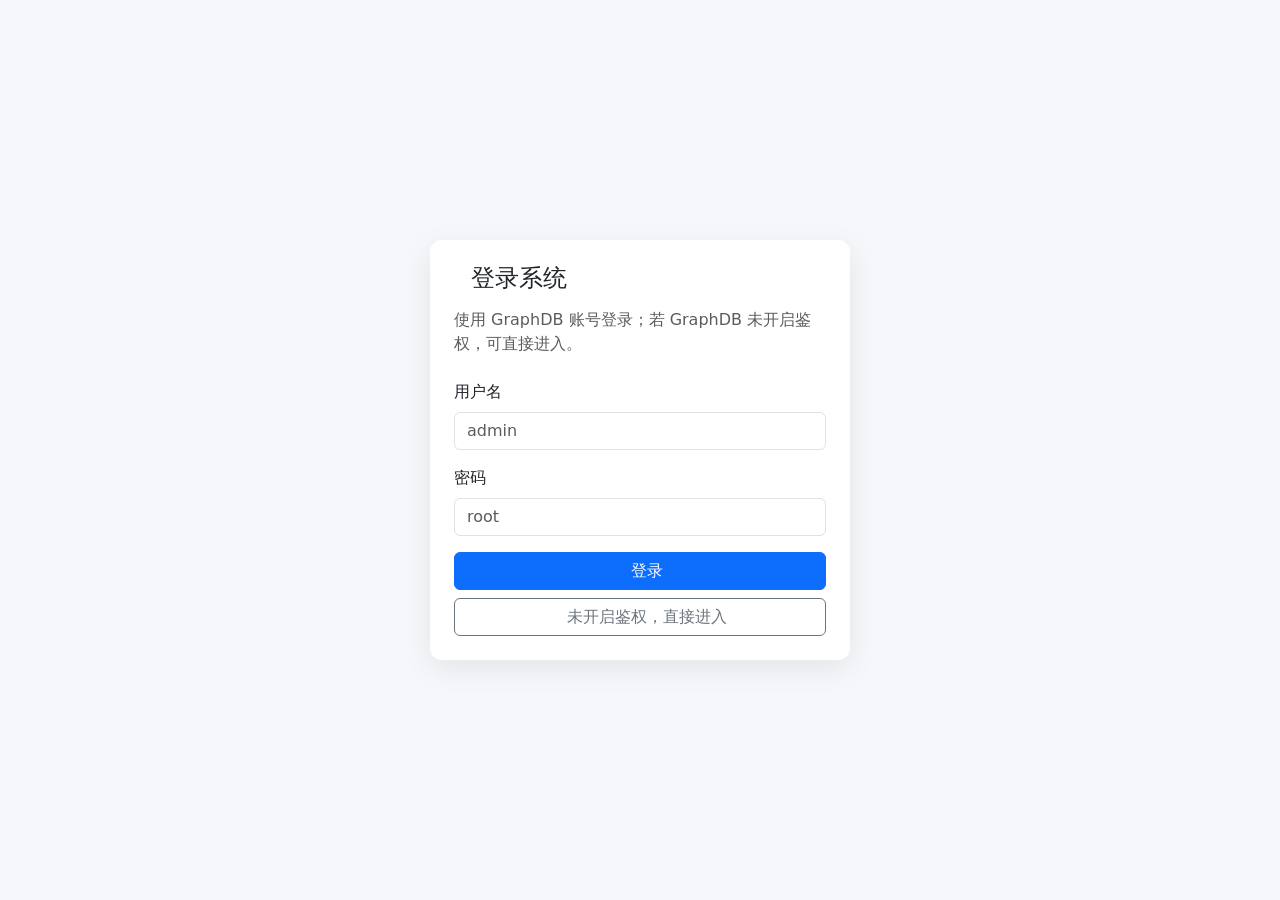
==== commit bfe37597: "feat(auth): 添加身份验证控制器和登录页面 - 实现了AuthController提供登录、登出、状态检查等API接口 - 集成了GraphDB身份验证功能 - 添加了完整的前端登录界面和认" ====
--- a/src/main/resources/static/index.html
+++ b/src/main/resources/static/index.html
@@ -488,10 +488,6 @@
         <div class="nav-item" data-section="repositories">
             <i class="fas fa-folder"></i>
             <span>仓库管理</span>
-        </div>
-        <div class="nav-item" data-section="create-repo">
-            <i class="fas fa-plus-circle"></i>
-            <span>创建仓库</span>
         </div>
         <div class="nav-item" data-section="create-fedx">
             <i class="fas fa-share-nodes"></i>
@@ -629,342 +625,6 @@
             </div>
         </section>
 
-        <!-- Create Repository Section (replica entrypoint) -->
-        <section id="section-create-repo" class="section">
-            <div class="card">
-                <div class="card-header">
-                    <span><i class="fas fa-plus-circle me-2"></i>创建Ontop虚拟仓库</span>
-                    <div>
-                        <button class="btn btn-sm btn-outline-primary me-2" onclick="switchSection('repositories')">
-                            <i class="fas fa-list me-1"></i>返回仓库管理
-                        </button>
-                        <button class="btn btn-sm btn-success" onclick="createOntopRepositoryFromPage()">
-                            <i class="fas fa-check me-1"></i>创建
-                        </button>
-                    </div>
-                </div>
-                <div class="card-body">
-                    <div class="form-section">
-                        <h5><i class="fas fa-info-circle text-primary"></i>基本信息</h5>
-                        <div class="row">
-                            <div class="col-md-6 mb-3">
-                                <label class="form-label">仓库ID</label>
-                                <input type="text" class="form-control" id="createRepoId" placeholder="my_repository">
-                            </div>
-                            <div class="col-md-6 mb-3">
-                                <label class="form-label">仓库标题</label>
-                                <input type="text" class="form-control" id="createRepoTitle" placeholder="My Repository">
-                            </div>
-                        </div>
-                    </div>
-                    
-                    <div class="form-section">
-                        <h5><i class="fas fa-database text-primary"></i>数据库连接</h5>
-                        <div class="d-flex justify-content-end mb-2">
-                            <button type="button" class="btn btn-sm btn-outline-success" onclick="testDataSourceConnectionFromPage()">
-                                <i class="fas fa-plug me-1"></i>测试数据源连接
-                            </button>
-                        </div>
-                        <div class="row">
-                            <div class="col-md-12 mb-3">
-                                <label class="form-label">JDBC URL</label>
-                                <input type="text" class="form-control" id="createRepoDbUrl" placeholder="jdbc:mysql://localhost:3306/database">
-                            </div>
-                            <div class="col-md-4 mb-3">
-                                <label class="form-label">用户名</label>
-                                <input type="text" class="form-control" id="createRepoDbUser" placeholder="root">
-                            </div>
-                            <div class="col-md-4 mb-3">
-                                <label class="form-label">密码</label>
-                                <input type="password" class="form-control" id="createRepoDbPassword" placeholder="******">
-                            </div>
-                            <div class="col-md-4 mb-3">
-                                <label class="form-label">驱动类</label>
-                                <input type="text" class="form-control" id="createRepoDbDriver" value="com.mysql.cj.jdbc.Driver">
-                            </div>
-                        </div>
-                        <div id="createRepoConnTestResult" style="display:none;"></div>
-                    </div>
-                    
-                    <div class="form-section">
-                        <h5><i class="fas fa-file-code text-primary"></i>本体文件</h5>
-                        <div class="d-flex justify-content-between align-items-center mb-2">
-                            <small class="text-muted">可先自动生成，再下载/替换后创建仓库</small>
-                            <button id="btnGenerateOntopFilesPage" type="button" class="btn btn-sm btn-outline-primary" onclick="generateOntopFilesForCreateFromPage()" disabled>
-                                <i class="fas fa-magic me-1"></i>生成OWL/OBDA
-                            </button>
-                        </div>
-                        <div class="row">
-                            <div class="col-md-6 mb-3">
-                                <label class="form-label">OWL文件</label>
-                                <input type="file" class="form-control" id="createRepoOwlFile" accept=".owl,.rdf,.ttl">
-                            </div>
-                            <div class="col-md-6 mb-3">
-                                <label class="form-label">OBDA文件</label>
-                                <input type="file" class="form-control" id="createRepoObdaFile" accept=".obda">
-                            </div>
-                            <div class="col-md-12 mb-3">
-                                <label class="form-label">Base IRI</label>
-                                <input type="text" class="form-control" id="createRepoBaseIri" value="http://example.com/ontology#">
-                            </div>
-                        </div>
-                        <div id="createRepoGenerateResult" style="display:none;"></div>
-                    </div>
-
-                    <div class="form-section">
-                        <h5><i class="fas fa-wand-magic-sparkles text-primary"></i>增强配置（继承/条件类型）</h5>
-                        <div class="alert alert-warning">
-                            <i class="fas fa-lightbulb me-2"></i>
-                            生成后的 OWL/OBDA 默认只有“表=类、列=属性、外键=关系”。这里可以在创建前直接把继承（<code>rdfs:subClassOf</code>）与条件类型映射写进文件。
-                        </div>
-                        <div class="row">
-                            <div class="col-lg-6 mb-3">
-                                <div class="card">
-                                    <div class="card-header">
-                                        <span><i class="fas fa-sitemap me-2"></i>继承（子类）</span>
-                                    </div>
-                                    <div class="card-body">
-                                        <div class="row">
-                                            <div class="col-6 mb-3">
-                                                <label class="form-label">子类（Class）</label>
-                                                <select id="enhSubClassIri" class="form-select"></select>
-                                                <small class="text-muted">从 OWL 编辑器自动解析</small>
-                                            </div>
-                                            <div class="col-6 mb-3">
-                                                <label class="form-label">父类（Class）</label>
-                                                <select id="enhSuperClassIri" class="form-select"></select>
-                                                <small class="text-muted">从 OWL 编辑器自动解析</small>
-                                            </div>
-                                        </div>
-                                        <div class="d-flex flex-wrap gap-2">
-                                            <button class="btn btn-outline-primary btn-sm" type="button" onclick="applySubclassAxiomToOwlFromPage()">
-                                                <i class="fas fa-plus me-1"></i>写入 OWL
-                                            </button>
-                                            <button class="btn btn-outline-secondary btn-sm" type="button" onclick="refreshOntologyEntityPickersFromEditors()">
-                                                <i class="fas fa-rotate me-1"></i>刷新下拉
-                                            </button>
-                                            <button class="btn btn-outline-secondary btn-sm" type="button" onclick="scrollToEditor('createRepoOwlEditor')">
-                                                <i class="fas fa-pen me-1"></i>查看 OWL 编辑器
-                                            </button>
-                                        </div>
-                                        <small class="text-muted d-block mt-2">
-                                            将写入：<code>owl:Class</code> 的 <code>rdfs:subClassOf</code> 公理（RDF/XML）。
-                                        </small>
-                                    </div>
-                                </div>
-                            </div>
-
-                            <div class="col-lg-6 mb-3">
-                                <div class="card">
-                                    <div class="card-header">
-                                        <span><i class="fas fa-filter me-2"></i>条件类型映射（OBDA）</span>
-                                    </div>
-                                    <div class="card-body">
-                                        <div class="row">
-                                            <div class="col-6 mb-3">
-                                                <label class="form-label">类型（LocalName）</label>
-                                                <input id="enhTypeLocalName" class="form-control" value="doctor" placeholder="doctor">
-                                            </div>
-                                            <div class="col-6 mb-3">
-                                                <label class="form-label">个体模板</label>
-                                                <input id="enhSubjectTemplate" class="form-control" value=":employee/{emp_id}" placeholder=":table/{id}">
-                                            </div>
-                                            <div class="col-12 mb-3">
-                                                <label class="form-label">SQL 条件（可改）</label>
-                                                <input id="enhSqlCondition" class="form-control" value="FROM `employee` WHERE `is_doctor` = 1" placeholder="FROM `employee` WHERE ...">
-                                                <small class="text-muted">最终会生成：<code>SELECT `emp_id` ...</code>（<code>emp_id</code> 取自模板里的字段）</small>
-                                            </div>
-                                        </div>
-                                        <div class="d-flex flex-wrap gap-2">
-                                            <button class="btn btn-outline-primary btn-sm" type="button" onclick="applyConditionalTypeMappingToObdaFromPage()">
-                                                <i class="fas fa-plus me-1"></i>写入 OBDA
-                                            </button>
-                                            <button class="btn btn-outline-secondary btn-sm" type="button" onclick="scrollToEditor('createRepoObdaEditor')">
-                                                <i class="fas fa-pen me-1"></i>查看 OBDA 编辑器
-                                            </button>
-                                        </div>
-                                        <small class="text-muted d-block mt-2">
-                                            写入位置：OBDA 的 <code>]]</code> 之前（MappingDeclaration 末尾）。
-                                        </small>
-                                    </div>
-                                </div>
-                            </div>
-                        </div>
-
-                        <div class="row">
-                            <div class="col-12">
-                                <div class="card">
-                                    <div class="card-header">
-                                        <span><i class="fas fa-diagram-project me-2"></i>官方常用关系（OWL/RDFS）</span>
-                                        <div class="d-flex gap-2">
-                                            <button class="btn btn-sm btn-outline-secondary" type="button" onclick="refreshOntologyEntityPickersFromEditors()">
-                                                <i class="fas fa-rotate me-1"></i>从 OWL 刷新 Class/Property
-                                            </button>
-                                        </div>
-                                    </div>
-                                    <div class="card-body">
-                                        <div class="row">
-                                            <div class="col-lg-6 mb-3">
-                                                <div class="card">
-                                                    <div class="card-header">
-                                                        <span><i class="fas fa-right-left me-2"></i>互逆（inverseOf）</span>
-                                                    </div>
-                                                    <div class="card-body">
-                                                        <div class="row">
-                                                            <div class="col-6 mb-3">
-                                                                <label class="form-label">属性 A（ObjectProperty）</label>
-                                                                <select id="enhInversePropA" class="form-select"></select>
-                                                            </div>
-                                                            <div class="col-6 mb-3">
-                                                                <label class="form-label">属性 B（ObjectProperty）</label>
-                                                                <select id="enhInversePropB" class="form-select"></select>
-                                                            </div>
-                                                        </div>
-                                                        <div class="d-flex flex-wrap gap-2">
-                                                            <button class="btn btn-outline-primary btn-sm" type="button" onclick="applyInverseOfToOwlFromPage()">
-                                                                <i class="fas fa-plus me-1"></i>写入 OWL
-                                                            </button>
-                                                            <button class="btn btn-outline-secondary btn-sm" type="button" onclick="scrollToEditor('createRepoOwlEditor')">
-                                                                <i class="fas fa-pen me-1"></i>查看 OWL 编辑器
-                                                            </button>
-                                                        </div>
-                                                        <small class="text-muted d-block mt-2">
-                                                            写入：<code>&lt;owl:ObjectProperty ...&gt;&lt;owl:inverseOf .../&gt;&lt;/owl:ObjectProperty&gt;</code>
-                                                        </small>
-                                                    </div>
-                                                </div>
-                                            </div>
-
-                                            <div class="col-lg-6 mb-3">
-                                                <div class="card">
-                                                    <div class="card-header">
-                                                        <span><i class="fas fa-bullseye me-2"></i>定义域/值域（domain/range）</span>
-                                                    </div>
-                                                    <div class="card-body">
-                                                        <div class="row">
-                                                            <div class="col-12 mb-3">
-                                                                <label class="form-label">属性（ObjectProperty）</label>
-                                                                <select id="enhDomainRangeProp" class="form-select"></select>
-                                                            </div>
-                                                            <div class="col-6 mb-3">
-                                                                <label class="form-label">定义域（domain Class）</label>
-                                                                <select id="enhDomainClass" class="form-select"></select>
-                                                            </div>
-                                                            <div class="col-6 mb-3">
-                                                                <label class="form-label">值域（range Class）</label>
-                                                                <select id="enhRangeClass" class="form-select"></select>
-                                                            </div>
-                                                        </div>
-                                                        <div class="d-flex flex-wrap gap-2">
-                                                            <button class="btn btn-outline-primary btn-sm" type="button" onclick="applyDomainRangeToOwlFromPage()">
-                                                                <i class="fas fa-plus me-1"></i>写入 OWL
-                                                            </button>
-                                                            <button class="btn btn-outline-secondary btn-sm" type="button" onclick="scrollToEditor('createRepoOwlEditor')">
-                                                                <i class="fas fa-pen me-1"></i>查看 OWL 编辑器
-                                                            </button>
-                                                        </div>
-                                                        <small class="text-muted d-block mt-2">
-                                                            写入：<code>rdfs:domain</code> / <code>rdfs:range</code>（RDF/XML）。
-                                                        </small>
-                                                    </div>
-                                                </div>
-                                            </div>
-                                        </div>
-
-                                        <div class="row">
-                                            <div class="col-lg-6 mb-3">
-                                                <div class="card">
-                                                    <div class="card-header">
-                                                        <span><i class="fas fa-code-branch me-2"></i>子属性（subPropertyOf）</span>
-                                                    </div>
-                                                    <div class="card-body">
-                                                        <div class="row">
-                                                            <div class="col-6 mb-3">
-                                                                <label class="form-label">子属性</label>
-                                                                <select id="enhSubProp" class="form-select"></select>
-                                                            </div>
-                                                            <div class="col-6 mb-3">
-                                                                <label class="form-label">父属性</label>
-                                                                <select id="enhSuperProp" class="form-select"></select>
-                                                            </div>
-                                                        </div>
-                                                        <div class="d-flex flex-wrap gap-2">
-                                                            <button class="btn btn-outline-primary btn-sm" type="button" onclick="applySubPropertyToOwlFromPage()">
-                                                                <i class="fas fa-plus me-1"></i>写入 OWL
-                                                            </button>
-                                                            <button class="btn btn-outline-secondary btn-sm" type="button" onclick="scrollToEditor('createRepoOwlEditor')">
-                                                                <i class="fas fa-pen me-1"></i>查看 OWL 编辑器
-                                                            </button>
-                                                        </div>
-                                                    </div>
-                                                </div>
-                                            </div>
-                                            <div class="col-lg-6 mb-3">
-                                                <div class="card">
-                                                    <div class="card-header">
-                                                        <span><i class="fas fa-layer-group me-2"></i>等价类（equivalentClass，可选）</span>
-                                                    </div>
-                                                    <div class="card-body">
-                                                        <div class="row">
-                                                            <div class="col-6 mb-3">
-                                                                <label class="form-label">类 A</label>
-                                                                <select id="enhEqClassA" class="form-select"></select>
-                                                            </div>
-                                                            <div class="col-6 mb-3">
-                                                                <label class="form-label">类 B</label>
-                                                                <select id="enhEqClassB" class="form-select"></select>
-                                                            </div>
-                                                        </div>
-                                                        <div class="d-flex flex-wrap gap-2">
-                                                            <button class="btn btn-outline-primary btn-sm" type="button" onclick="applyEquivalentClassToOwlFromPage()">
-                                                                <i class="fas fa-plus me-1"></i>写入 OWL
-                                                            </button>
-                                                            <button class="btn btn-outline-secondary btn-sm" type="button" onclick="scrollToEditor('createRepoOwlEditor')">
-                                                                <i class="fas fa-pen me-1"></i>查看 OWL 编辑器
-                                                            </button>
-                                                        </div>
-                                                    </div>
-                                                </div>
-                                            </div>
-                                        </div>
-                                    </div>
-                                </div>
-                            </div>
-                        </div>
-                    </div>
-
-                    <div class="form-section">
-                        <h5><i class="fas fa-code text-primary"></i>生成文件编辑（创建前可直接改）</h5>
-                        <div class="row">
-                            <div class="col-lg-6 mb-3">
-                                <div class="d-flex justify-content-between align-items-center mb-2">
-                                    <label class="form-label mb-0">OWL（ontology.owl）</label>
-                                    <div class="d-flex gap-2">
-                                        <button class="btn btn-sm btn-outline-secondary" type="button" onclick="loadGeneratedFileToEditorsFromPage()">
-                                            <i class="fas fa-sync-alt me-1"></i>重新载入生成文件
-                                        </button>
-                                    </div>
-                                </div>
-                                <div class="code-editor" id="createRepoOwlEditorWrap">
-                                    <textarea id="createRepoOwlEditor" placeholder="生成后将自动填充，可在此直接编辑 OWL..."></textarea>
-                                </div>
-                                <small class="text-muted">创建仓库时若这里有内容，将优先上传此 OWL（覆盖“生成文件引用”）。</small>
-                            </div>
-                            <div class="col-lg-6 mb-3">
-                                <div class="d-flex justify-content-between align-items-center mb-2">
-                                    <label class="form-label mb-0">OBDA（mapping.obda）</label>
-                                </div>
-                                <div class="code-editor" id="createRepoObdaEditorWrap">
-                                    <textarea id="createRepoObdaEditor" placeholder="生成后将自动填充，可在此直接编辑 OBDA..."></textarea>
-                                </div>
-                                <small class="text-muted">创建仓库时若这里有内容，将优先上传此 OBDA（覆盖“生成文件引用”）。</small>
-                            </div>
-                        </div>
-                    </div>
-                </div>
-            </div>
-        </section>
-
         <!-- Create FedX Repository Section -->
         <section id="section-create-fedx" class="section">
             <div class="card">
@@ -1002,9 +662,11 @@
                     <div class="form-section">
                         <h5><i class="fas fa-link text-primary"></i>联邦成员仓库</h5>
                         <div class="mb-3">
-                            <label class="form-label">可选成员（多选）</label>
-                            <select class="form-select" id="fedxMemberRepos" multiple size="10"></select>
-                            <small class="text-muted">按 Ctrl/Shift 多选。建议只选可读在线仓库，且不要包含 FedX 仓库本身。</small>
+                            <label class="form-label">可选成员（多选框）</label>
+                            <div id="fedxMemberRepos" class="border rounded p-3" style="max-height: 320px; overflow: auto;">
+                                <div class="text-muted">加载中...</div>
+                            </div>
+                            <small class="text-muted">已自动屏蔽 FedX 仓库。建议选择可读在线仓库。</small>
                         </div>
                         <div class="d-flex gap-2">
                             <button class="btn btn-sm btn-outline-secondary" onclick="selectAllFedxMembers()">
@@ -1415,7 +1077,6 @@
             const titles = {
                 'dashboard': '仪表盘',
                 'repositories': '仓库管理',
-                'create-repo': '创建仓库',
                 'create-fedx': '创建FedX仓库',
                 'query': 'SPARQL查询'
             };
@@ -1558,35 +1219,55 @@
         }
 
         function refreshFedxMembers() {
-            const select = document.getElementById('fedxMemberRepos');
-            if (!select) return;
+            const container = document.getElementById('fedxMemberRepos');
+            if (!container) return;
             const repos = (currentRepos || []).filter(r => {
                 const type = (r.type || '').toLowerCase();
                 const isFedx = type.includes('fedx');
                 return !isFedx;
             });
-            select.innerHTML = repos.map(repo => {
-                const label = (repo.title || repo.id) + ' (' + repo.id + ')';
-                return `<option value="${repo.id}">${label}</option>`;
+            if (!repos.length) {
+                container.innerHTML = '<div class="text-muted">暂无可选成员仓库</div>';
+                return;
+            }
+            container.innerHTML = repos.map(repo => {
+                const readable = repo.readable ? '在线' : '离线';
+                const badgeClass = repo.readable ? 'bg-success' : 'bg-warning text-dark';
+                const label = (repo.title || repo.id);
+                return `
+                    <label class="d-flex align-items-center justify-content-between border rounded px-2 py-2 mb-2">
+                        <span class="d-flex align-items-center">
+                            <input class="form-check-input me-2 fedx-member-checkbox" type="checkbox" value="${repo.id}">
+                            <span>${label} <small class="text-muted">(${repo.id})</small></span>
+                        </span>
+                        <span class="badge ${badgeClass}">${readable}</span>
+                    </label>
+                `;
             }).join('');
         }
 
         function getSelectedFedxMembers() {
-            const select = document.getElementById('fedxMemberRepos');
-            if (!select) return [];
-            return Array.from(select.selectedOptions || []).map(o => o.value).filter(Boolean);
+            const container = document.getElementById('fedxMemberRepos');
+            if (!container) return [];
+            return Array.from(container.querySelectorAll('.fedx-member-checkbox:checked'))
+                .map(el => el.value)
+                .filter(Boolean);
         }
 
         function selectAllFedxMembers() {
-            const select = document.getElementById('fedxMemberRepos');
-            if (!select) return;
-            Array.from(select.options).forEach(o => o.selected = true);
+            const container = document.getElementById('fedxMemberRepos');
+            if (!container) return;
+            container.querySelectorAll('.fedx-member-checkbox').forEach(el => {
+                el.checked = true;
+            });
         }
 
         function clearFedxMembers() {
-            const select = document.getElementById('fedxMemberRepos');
-            if (!select) return;
-            Array.from(select.options).forEach(o => o.selected = false);
+            const container = document.getElementById('fedxMemberRepos');
+            if (!container) return;
+            container.querySelectorAll('.fedx-member-checkbox').forEach(el => {
+                el.checked = false;
+            });
         }
 
         function createFedxRepositoryFromPage() {
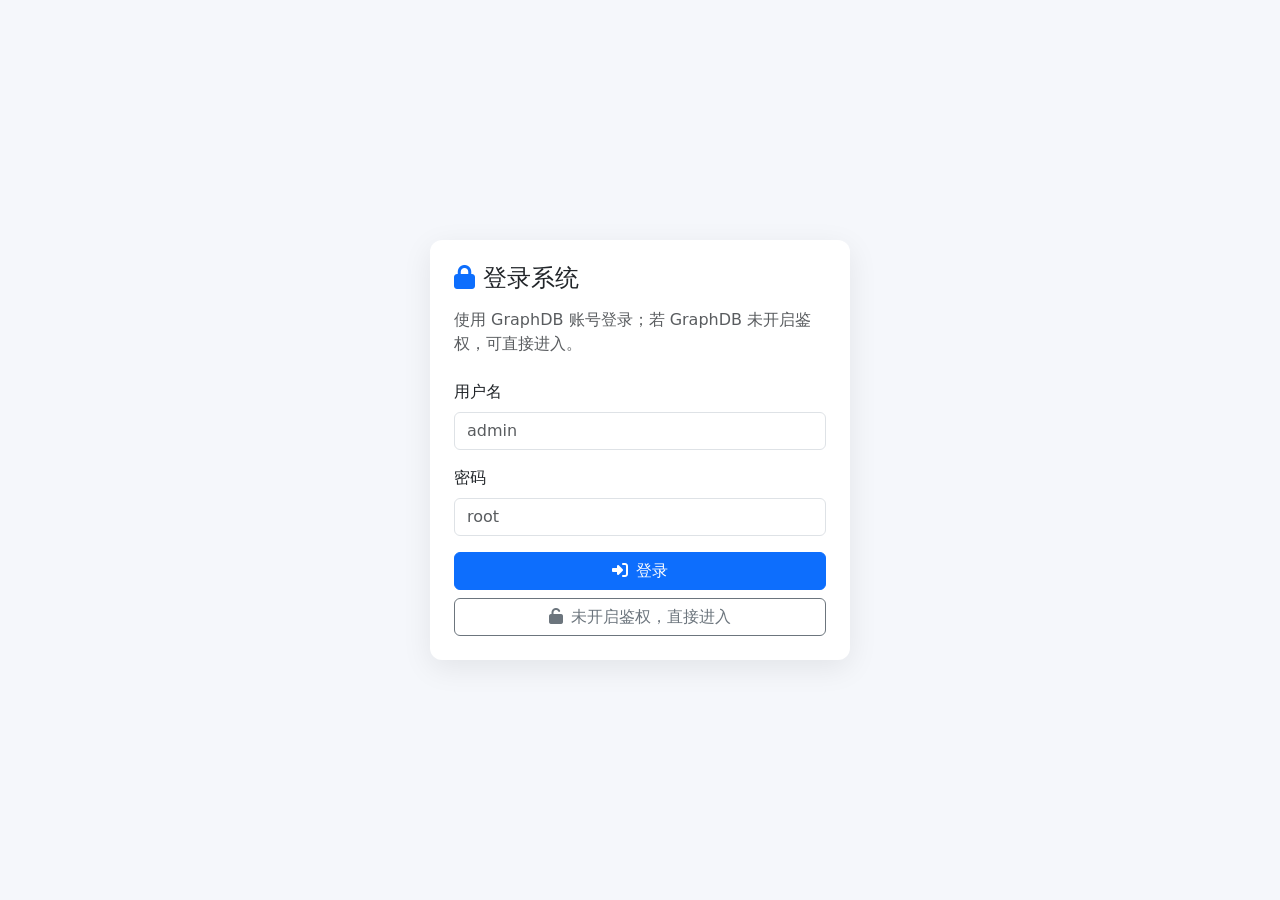
==== commit ca4eeff7: "feat(frontend): 添加 GraphDB 管理系统前端功能 - 实现应用样式表，包含主题变量、侧边栏、主内容区等组件样式 - 添加身份验证功能，包括认证检查和登出逻辑 - 开发仓库管理功能" ====
--- a/src/main/resources/static/index.html
+++ b/src/main/resources/static/index.html
@@ -6,2355 +6,46 @@
     <title>GraphDB 知识图谱管理平台</title>
     <link href="https://cdn.jsdelivr.net/npm/bootstrap@5.3.0/dist/css/bootstrap.min.css" rel="stylesheet">
     <link href="https://cdnjs.cloudflare.com/ajax/libs/font-awesome/6.4.0/css/all.min.css" rel="stylesheet">
-    <style>
-        :root {
-            --primary: #4f46e5;
-            --primary-dark: #4338ca;
-            --success: #10b981;
-            --warning: #f59e0b;
-            --danger: #ef4444;
-            --info: #3b82f6;
-            --dark: #1f2937;
-            --light: #f3f4f6;
-            --sidebar-width: 240px;
-        }
-        
-        * { box-sizing: border-box; }
-        
-        body {
-            margin: 0;
-            padding: 0;
-            font-family: 'Segoe UI', Tahoma, Geneva, Verdana, sans-serif;
-            background: var(--light);
-            min-height: 100vh;
-        }
-        
-        /* Sidebar */
-        .sidebar {
-            position: fixed;
-            left: 0;
-            top: 0;
-            width: var(--sidebar-width);
-            height: 100vh;
-            background: var(--dark);
-            color: white;
-            padding: 20px 0;
-            overflow-y: auto;
-            z-index: 1000;
-            transition: transform 0.3s ease;
-        }
-        
-        .sidebar-header {
-            padding: 15px 20px;
-            border-bottom: 1px solid rgba(255,255,255,0.1);
-            margin-bottom: 20px;
-        }
-        
-        .sidebar-header h4 {
-            margin: 0;
-            font-size: 1.1rem;
-            color: #fff;
-        }
-        
-        .sidebar-header small {
-            color: rgba(255,255,255,0.6);
-        }
-        
-        .nav-item {
-            padding: 12px 20px;
-            cursor: pointer;
-            transition: all 0.2s;
-            display: flex;
-            align-items: center;
-            gap: 12px;
-            color: rgba(255,255,255,0.7);
-            border-left: 3px solid transparent;
-        }
-        
-        .nav-item:hover, .nav-item.active {
-            background: rgba(255,255,255,0.1);
-            color: #fff;
-            border-left-color: var(--primary);
-        }
-        
-        .nav-item i {
-            width: 20px;
-            text-align: center;
-        }
-        
-        /* Main Content */
-        .main-content {
-            margin-left: var(--sidebar-width);
-            padding: 25px;
-            min-height: 100vh;
-        }
-        
-        /* Top Bar */
-        .top-bar {
-            display: flex;
-            justify-content: space-between;
-            align-items: center;
-            margin-bottom: 25px;
-            background: white;
-            padding: 15px 25px;
-            border-radius: 12px;
-            box-shadow: 0 2px 10px rgba(0,0,0,0.05);
-        }
-        
-        .top-bar h2 {
-            margin: 0;
-            font-size: 1.5rem;
-            color: var(--dark);
-        }
-        
-        .status-badge {
-            display: inline-flex;
-            align-items: center;
-            gap: 8px;
-            padding: 8px 16px;
-            border-radius: 20px;
-            font-size: 0.875rem;
-            font-weight: 500;
-        }
-        
-        .status-badge.online {
-            background: rgba(16, 185, 129, 0.1);
-            color: var(--success);
-        }
-        
-        .status-badge.offline {
-            background: rgba(239, 68, 68, 0.1);
-            color: var(--danger);
-        }
-        
-        .status-dot {
-            width: 8px;
-            height: 8px;
-            border-radius: 50%;
-            background: currentColor;
-        }
-        
-        /* Cards */
-        .card {
-            background: white;
-            border-radius: 12px;
-            box-shadow: 0 2px 10px rgba(0,0,0,0.05);
-            border: none;
-            margin-bottom: 20px;
-        }
-        
-        .card-header {
-            background: transparent;
-            border-bottom: 1px solid #eee;
-            padding: 18px 20px;
-            font-weight: 600;
-            display: flex;
-            justify-content: space-between;
-            align-items: center;
-        }
-        
-        .card-body { padding: 20px; }
-        
-        /* Stats Grid */
-        .stats-grid {
-            display: grid;
-            grid-template-columns: repeat(auto-fit, minmax(200px, 1fr));
-            gap: 20px;
-            margin-bottom: 25px;
-        }
-        
-        .stat-card {
-            background: white;
-            border-radius: 12px;
-            padding: 20px;
-            box-shadow: 0 2px 10px rgba(0,0,0,0.05);
-        }
-        
-        .stat-card .icon {
-            width: 50px;
-            height: 50px;
-            border-radius: 12px;
-            display: flex;
-            align-items: center;
-            justify-content: center;
-            font-size: 1.5rem;
-            margin-bottom: 15px;
-        }
-        
-        .stat-card .value {
-            font-size: 2rem;
-            font-weight: 700;
-            color: var(--dark);
-        }
-        
-        .stat-card .label {
-            color: #6b7280;
-            font-size: 0.875rem;
-        }
-        
-        /* Forms */
-        .form-label {
-            font-weight: 500;
-            color: var(--dark);
-            margin-bottom: 6px;
-        }
-        
-        .form-control, .form-select {
-            border-radius: 8px;
-            border: 1px solid #e5e7eb;
-            padding: 10px 14px;
-            transition: all 0.2s;
-        }
-        
-        .form-control:focus, .form-select:focus {
-            border-color: var(--primary);
-            box-shadow: 0 0 0 3px rgba(79, 70, 229, 0.1);
-        }
-        
-        .form-section {
-            background: #f9fafb;
-            border-radius: 10px;
-            padding: 20px;
-            margin-bottom: 20px;
-        }
-        
-        .form-section h5 {
-            margin-bottom: 15px;
-            color: var(--dark);
-            display: flex;
-            align-items: center;
-            gap: 8px;
-        }
-        
-        /* Buttons */
-        .btn {
-            border-radius: 8px;
-            padding: 10px 20px;
-            font-weight: 500;
-            transition: all 0.2s;
-        }
-        
-        .btn-primary {
-            background: var(--primary);
-            border-color: var(--primary);
-        }
-        
-        .btn-primary:hover {
-            background: var(--primary-dark);
-            border-color: var(--primary-dark);
-        }
-        
-        .btn-success { background: var(--success); border-color: var(--success); }
-        .btn-danger { background: var(--danger); border-color: var(--danger); }
-        .btn-info { background: var(--info); border-color: var(--info); }
-        .btn-warning { background: var(--warning); border-color: var(--warning); color: white; }
-        
-        /* Tables */
-        .table {
-            margin-bottom: 0;
-        }
-        
-        .table thead th {
-            background: #f9fafb;
-            border-bottom: 2px solid #e5e7eb;
-            font-weight: 600;
-            color: var(--dark);
-            padding: 12px 15px;
-        }
-        
-        .table tbody td {
-            padding: 14px 15px;
-            vertical-align: middle;
-            border-color: #f3f4f6;
-        }
-        
-        .table-hover tbody tr:hover {
-            background: #f9fafb;
-        }
-        
-        /* Code Editor */
-        .code-editor {
-            font-family: 'Fira Code', 'Consolas', monospace;
-            background: #1e1e1e;
-            color: #d4d4d4;
-            border-radius: 10px;
-            padding: 15px;
-            min-height: 200px;
-            resize: vertical;
-        }
-        
-        .code-editor textarea {
-            width: 100%;
-            min-height: 180px;
-            background: transparent;
-            border: none;
-            color: #d4d4d4;
-            font-family: inherit;
-            font-size: 14px;
-            line-height: 1.5;
-            resize: vertical;
-            outline: none;
-        }
-        
-        /* Results Panel */
-        .results-panel {
-            background: #1e1e1e;
-            border-radius: 10px;
-            padding: 15px;
-            max-height: 400px;
-            overflow: auto;
-        }
-        
-        .results-panel pre {
-            margin: 0;
-            color: #d4d4d4;
-            font-size: 13px;
-            white-space: pre-wrap;
-        }
-        
-        /* Modal */
-        .modal-content {
-            border-radius: 12px;
-            border: none;
-        }
-        
-        .modal-header {
-            border-bottom: 1px solid #eee;
-            padding: 18px 25px;
-        }
-        
-        .modal-body { padding: 25px; }
-        
-        .modal-footer {
-            border-top: 1px solid #eee;
-            padding: 15px 25px;
-        }
-        
-        /* Tabs */
-        .nav-tabs {
-            border-bottom: 2px solid #e5e7eb;
-        }
-        
-        .nav-tabs .nav-link {
-            border: none;
-            color: #6b7280;
-            font-weight: 500;
-            padding: 12px 20px;
-            border-bottom: 2px solid transparent;
-            margin-bottom: -2px;
-        }
-        
-        .nav-tabs .nav-link:hover {
-            color: var(--primary);
-            border-color: transparent;
-        }
-        
-        .nav-tabs .nav-link.active {
-            color: var(--primary);
-            background: transparent;
-            border-bottom-color: var(--primary);
-        }
-        
-        /* File List */
-        .file-item {
-            display: flex;
-            align-items: center;
-            padding: 12px 15px;
-            background: #f9fafb;
-            border-radius: 8px;
-            margin-bottom: 8px;
-        }
-        
-        .file-item .icon {
-            width: 40px;
-            height: 40px;
-            border-radius: 8px;
-            display: flex;
-            align-items: center;
-            justify-content: center;
-            margin-right: 12px;
-            font-size: 1.2rem;
-        }
-        
-        .file-item .info {
-            flex: 1;
-        }
-        
-        .file-item .name {
-            font-weight: 500;
-            color: var(--dark);
-        }
-        
-        .file-item .meta {
-            font-size: 0.8rem;
-            color: #9ca3af;
-        }
-        
-        /* Alerts */
-        .alert {
-            border-radius: 10px;
-            border: none;
-        }
-        
-        /* Badges */
-        .badge {
-            padding: 5px 10px;
-            border-radius: 6px;
-            font-weight: 500;
-        }
-        
-        /* Loading Spinner */
-        .spinner-overlay {
-            position: fixed;
-            top: 0;
-            left: 0;
-            width: 100%;
-            height: 100%;
-            background: rgba(255,255,255,0.9);
-            display: flex;
-            align-items: center;
-            justify-content: center;
-            z-index: 9999;
-        }
-        
-        /* Section Visibility */
-        .section { display: none; }
-        .section.active { display: block; }
-        
-        /* Toast */
-        .toast-container {
-            position: fixed;
-            top: 20px;
-            right: 20px;
-            z-index: 9999;
-        }
-        
-        /* Responsive */
-        @media (max-width: 768px) {
-            .sidebar {
-                transform: translateX(-100%);
-            }
-            .sidebar.show {
-                transform: translateX(0);
-            }
-            .main-content {
-                margin-left: 0;
-            }
-        }
-        
-        /* Custom Scrollbar */
-        ::-webkit-scrollbar {
-            width: 6px;
-            height: 6px;
-        }
-        
-        ::-webkit-scrollbar-track {
-            background: #f1f1f1;
-            border-radius: 3px;
-        }
-        
-        ::-webkit-scrollbar-thumb {
-            background: #c1c1c1;
-            border-radius: 3px;
-        }
-        
-        ::-webkit-scrollbar-thumb:hover {
-            background: #a1a1a1;
-        }
-    </style>
+    <link href="css/app.css" rel="stylesheet">
 </head>
 <body>
-    <!-- Loading Overlay -->
     <div id="loadingOverlay" class="spinner-overlay" style="display: none;">
         <div class="text-center">
             <div class="spinner-border text-primary mb-3" style="width: 3rem; height: 3rem;"></div>
             <p class="text-muted">处理中...</p>
         </div>
     </div>
-    
-    <!-- Toast Container -->
+
     <div class="toast-container" id="toastContainer"></div>
 
-    <!-- Sidebar -->
-    <nav class="sidebar">
-        <div class="sidebar-header">
-            <h4><i class="fas fa-database me-2"></i>GraphDB Manager</h4>
-            <small>知识图谱管理平台</small>
-        </div>
-        <div class="nav-item active" data-section="dashboard">
-            <i class="fas fa-home"></i>
-            <span>仪表盘</span>
-        </div>
-        <div class="nav-item" data-section="repositories">
-            <i class="fas fa-folder"></i>
-            <span>仓库管理</span>
-        </div>
-        <div class="nav-item" data-section="create-fedx">
-            <i class="fas fa-share-nodes"></i>
-            <span>创建FedX仓库</span>
-        </div>
-        <div class="nav-item" data-section="query">
-            <i class="fas fa-search"></i>
-            <span>SPARQL查询</span>
-        </div>
-        <div class="nav-item" data-section="saved-queries" onclick="window.open('saved-queries.html', '_blank')">
-            <i class="fas fa-bookmark"></i>
-            <span>保存的查询</span>
-        </div>
-    </nav>
+    <div id="layout-sidebar"></div>
 
-    <!-- Main Content -->
     <main class="main-content">
-        <!-- Top Bar -->
-        <div class="top-bar">
-            <h2><i class="fas fa-database me-2"></i><span id="pageTitle">仪表盘</span></h2>
-            <div class="d-flex align-items-center gap-3">
-                <div id="graphDbStatus" class="status-badge offline">
-                    <span class="status-dot"></span>
-                    <span>GraphDB 连接中...</span>
-                </div>
-                <button class="btn btn-sm btn-outline-danger" onclick="logout()">
-                    <i class="fas fa-sign-out-alt"></i>
-                </button>
-                <button class="btn btn-sm btn-outline-secondary" onclick="location.reload()">
-                    <i class="fas fa-sync-alt"></i>
-                </button>
-            </div>
-        </div>
-
-        <!-- Dashboard Section -->
-        <section id="section-dashboard" class="section active">
-            <div class="stats-grid">
-                <div class="stat-card">
-                    <div class="icon" style="background: rgba(79, 70, 229, 0.1); color: var(--primary);">
-                        <i class="fas fa-folder"></i>
-                    </div>
-                    <div class="value" id="stat-repos">-</div>
-                    <div class="label">仓库数量</div>
-                </div>
-                <div class="stat-card">
-                    <div class="icon" style="background: rgba(16, 185, 129, 0.1); color: var(--success);">
-                        <i class="fas fa-layer-group"></i>
-                    </div>
-                    <div class="value" id="stat-triples">-</div>
-                    <div class="label">三元组总数</div>
-                </div>
-                <div class="stat-card">
-                    <div class="icon" style="background: rgba(245, 158, 11, 0.1); color: var(--warning);">
-                        <i class="fas fa-clock"></i>
-                    </div>
-                    <div class="value" id="stat-uptime">-</div>
-                    <div class="label">运行时间</div>
-                </div>
-            </div>
-
-            <div class="row">
-                <div class="col-lg-8">
-                    <div class="card">
-                        <div class="card-header">
-                            <span><i class="fas fa-list me-2"></i>仓库列表</span>
-                            <button class="btn btn-sm btn-primary" onclick="switchSection('repositories')">
-                                <i class="fas fa-plus me-1"></i>管理
-                            </button>
-                        </div>
-                        <div class="card-body">
-                            <div id="dashboardRepoList">
-                                <div class="text-center text-muted py-4">
-                                    <i class="fas fa-spinner fa-spin"></i> 加载中...
-                                </div>
-                            </div>
-                        </div>
-                    </div>
-                </div>
-                <div class="col-lg-4">
-                    <div class="card">
-                        <div class="card-header">
-                            <span><i class="fas fa-bolt me-2"></i>快速操作</span>
-                        </div>
-                        <div class="card-body">
-                            <div class="d-grid gap-2">
-                                <button class="btn btn-outline-success" onclick="switchSection('query')">
-                                    <i class="fas fa-search me-2"></i>SPARQL查询
-                                </button>
-                                <button class="btn btn-outline-warning" onclick="refreshAll()">
-                                    <i class="fas fa-sync-alt me-2"></i>刷新数据
-                                </button>
-                            </div>
-                        </div>
-                    </div>
-                </div>
-            </div>
-        </section>
-
-        <!-- Repository Management Section -->
-        <section id="section-repositories" class="section">
+        <div id="layout-topbar"></div>
+        <div id="layout-sections">
             <div class="card">
-                <div class="card-header">
-                    <span><i class="fas fa-folder me-2"></i>仓库列表</span>
-                    <div>
-                        <button class="btn btn-sm btn-outline-primary me-2" onclick="loadRepositories()">
-                            <i class="fas fa-sync-alt me-1"></i>刷新
-                        </button>
-                        <button class="btn btn-sm btn-success" onclick="showCreateRepoModal()">
-                            <i class="fas fa-plus me-1"></i>新建Ontop仓库
-                        </button>
-                    </div>
-                </div>
-                <div class="card-body">
-                    <div class="table-responsive">
-                        <table class="table table-hover">
-                            <thead>
-                                <tr>
-                                    <th>ID</th>
-                                    <th>标题</th>
-                                    <th>类型</th>
-                                    <th>状态</th>
-                                    <th>操作</th>
-                                </tr>
-                            </thead>
-                            <tbody id="repositoriesTableBody">
-                                <tr>
-                                    <td colspan="5" class="text-center text-muted py-4">
-                                        <i class="fas fa-spinner fa-spin me-2"></i>加载中...
-                                    </td>
-                                </tr>
-                            </tbody>
-                        </table>
-                    </div>
-                </div>
-            </div>
-        </section>
-
-        <!-- Create FedX Repository Section -->
-        <section id="section-create-fedx" class="section">
-            <div class="card">
-                <div class="card-header">
-                    <span><i class="fas fa-share-nodes me-2"></i>创建FedX联邦仓库</span>
-                    <div>
-                        <button class="btn btn-sm btn-outline-primary me-2" onclick="loadRepositories(); refreshFedxMembers()">
-                            <i class="fas fa-sync-alt me-1"></i>刷新仓库列表
-                        </button>
-                        <button class="btn btn-sm btn-success" onclick="createFedxRepositoryFromPage()">
-                            <i class="fas fa-check me-1"></i>创建FedX
-                        </button>
-                    </div>
-                </div>
-                <div class="card-body">
-                    <div class="alert alert-info">
-                        <i class="fas fa-circle-info me-2"></i>
-                        选择多个已存在仓库作为联邦成员，系统会创建一个新的 FedX 仓库（用于跨仓库联邦查询）。
-                    </div>
-
-                    <div class="form-section">
-                        <h5><i class="fas fa-info-circle text-primary"></i>FedX 基本信息</h5>
-                        <div class="row">
-                            <div class="col-md-6 mb-3">
-                                <label class="form-label">仓库ID</label>
-                                <input type="text" class="form-control" id="newFedxRepoId" placeholder="fedx_his">
-                            </div>
-                            <div class="col-md-6 mb-3">
-                                <label class="form-label">仓库标题</label>
-                                <input type="text" class="form-control" id="newFedxRepoTitle" placeholder="联邦查询仓库">
-                            </div>
-                        </div>
-                    </div>
-
-                    <div class="form-section">
-                        <h5><i class="fas fa-link text-primary"></i>联邦成员仓库</h5>
-                        <div class="mb-3">
-                            <label class="form-label">可选成员（多选框）</label>
-                            <div id="fedxMemberRepos" class="border rounded p-3" style="max-height: 320px; overflow: auto;">
-                                <div class="text-muted">加载中...</div>
-                            </div>
-                            <small class="text-muted">已自动屏蔽 FedX 仓库。建议选择可读在线仓库。</small>
-                        </div>
-                        <div class="d-flex gap-2">
-                            <button class="btn btn-sm btn-outline-secondary" onclick="selectAllFedxMembers()">
-                                <i class="fas fa-check-double me-1"></i>全选
-                            </button>
-                            <button class="btn btn-sm btn-outline-secondary" onclick="clearFedxMembers()">
-                                <i class="fas fa-eraser me-1"></i>清空
-                            </button>
-                        </div>
-                    </div>
-                </div>
-            </div>
-        </section>
-
-        <!-- SPARQL Query Section -->
-        <section id="section-query" class="section">
-            <div class="row">
-                <div class="col-12">
-                    <div class="card mb-3">
-                        <div class="card-header">
-                            <span><i class="fas fa-search me-2"></i>SPARQL查询</span>
-                        </div>
-                        <div class="card-body">
-                            <div class="mb-3">
-                                <label class="form-label">选择仓库</label>
-                                <select class="form-select" id="queryRepoSelect">
-                                    <option value="">-- 选择仓库 --</option>
-                                </select>
-                            </div>
-                            
-                            <div class="mb-3">
-                                <label class="form-label">查询类型</label>
-                                <select class="form-select" id="queryType">
-                                    <option value="select">SELECT</option>
-                                    <option value="construct">CONSTRUCT</option>
-                                    <option value="ask">ASK</option>
-                                </select>
-                            </div>
-                            
-                            <div class="mb-3">
-                                <label class="form-label">SPARQL语句</label>
-                                <div class="code-editor">
-                                    <textarea id="sparqlQuery" placeholder="PREFIX rdf: &lt;http://www.w3.org/1999/02/22-rdf-syntax-ns#&gt;
-PREFIX rdfs: &lt;http://www.w3.org/2000/01/rdf-schema#&gt;
-PREFIX owl: &lt;http://www.w3.org/2002/07/owl#&gt;
-
-SELECT ?s ?p ?o
-WHERE {
-  ?s ?p ?o
-}
-LIMIT 100">PREFIX rdf: <http://www.w3.org/1999/02/22-rdf-syntax-ns#>
-PREFIX rdfs: <http://www.w3.org/2000/01/rdf-schema#>
-
-SELECT ?s ?p ?o
-WHERE {
-  ?s ?p ?o
-}
-LIMIT 100</textarea>
-                                </div>
-                            </div>
-                            
-                            <div class="d-flex gap-2">
-                                <button class="btn btn-primary" onclick="executeQuery()">
-                                    <i class="fas fa-play me-2"></i>执行查询
-                                </button>
-                                <button class="btn btn-outline-secondary" onclick="clearQuery()">
-                                    <i class="fas fa-trash-alt me-2"></i>清空
-                                </button>
-                            </div>
-                            
-                            <div class="mt-3">
-                                <label class="form-label">预设查询</label>
-                                <div class="d-flex flex-wrap gap-2">
-                                    <button class="btn btn-sm btn-outline-info" onclick="loadPresetQuery('classes')">类</button>
-                                    <button class="btn btn-sm btn-outline-info" onclick="loadPresetQuery('properties')">属性</button>
-                                    <button class="btn btn-sm btn-outline-info" onclick="loadPresetQuery('individuals')">实例</button>
-                                    <button class="btn btn-sm btn-outline-info" onclick="loadPresetQuery('count')">统计</button>
-                                </div>
-                            </div>
-                        </div>
-                    </div>
-                </div>
-                
-                <div class="col-12">
-                    <div class="card">
-                        <div class="card-header">
-                            <span><i class="fas fa-table me-2"></i>查询结果</span>
-                            <button class="btn btn-sm btn-outline-secondary" onclick="copyResults()">
-                                <i class="fas fa-copy me-1"></i>复制
-                            </button>
-                        </div>
-                        <div class="card-body">
-                            <div id="queryResults" class="results-panel" style="min-height: 520px;">
-                                <pre class="text-muted">查询结果将显示在这里...</pre>
-                            </div>
-                        </div>
-                    </div>
-                </div>
-            </div>
-        </section>
-
-    </main>
-
-    <!-- Create Repository Modal -->
-    <div class="modal fade" id="createRepoModal" tabindex="-1">
-        <div class="modal-dialog modal-lg">
-            <div class="modal-content">
-                <div class="modal-header">
-                    <h5 class="modal-title"><i class="fas fa-plus-circle me-2"></i>创建Ontop虚拟仓库</h5>
-                    <button type="button" class="btn-close" data-bs-dismiss="modal"></button>
-                </div>
-                <div class="modal-body">
-                    <div class="form-section">
-                        <h5><i class="fas fa-info-circle text-primary"></i>基本信息</h5>
-                        <div class="row">
-                            <div class="col-md-6 mb-3">
-                                <label class="form-label">仓库ID</label>
-                                <input type="text" class="form-control" id="newRepoId" placeholder="my_repository">
-                            </div>
-                            <div class="col-md-6 mb-3">
-                                <label class="form-label">仓库标题</label>
-                                <input type="text" class="form-control" id="newRepoTitle" placeholder="My Repository">
-                            </div>
-                        </div>
-                    </div>
-                    
-                    <div class="form-section">
-                        <h5><i class="fas fa-database text-primary"></i>数据库连接</h5>
-                        <div class="d-flex justify-content-end mb-2">
-                            <button type="button" class="btn btn-sm btn-outline-success" onclick="testDataSourceConnection()">
-                                <i class="fas fa-plug me-1"></i>测试数据源连接
-                            </button>
-                        </div>
-                        <div class="row">
-                            <div class="col-md-12 mb-3">
-                                <label class="form-label">JDBC URL</label>
-                                <input type="text" class="form-control" id="newRepoDbUrl" placeholder="jdbc:mysql://localhost:3306/database">
-                            </div>
-                            <div class="col-md-4 mb-3">
-                                <label class="form-label">用户名</label>
-                                <input type="text" class="form-control" id="newRepoDbUser" placeholder="root">
-                            </div>
-                            <div class="col-md-4 mb-3">
-                                <label class="form-label">密码</label>
-                                <input type="password" class="form-control" id="newRepoDbPassword" placeholder="******">
-                            </div>
-                            <div class="col-md-4 mb-3">
-                                <label class="form-label">驱动类</label>
-                                <input type="text" class="form-control" id="newRepoDbDriver" value="com.mysql.cj.jdbc.Driver">
-                            </div>
-                        </div>
-                        <div id="newRepoConnTestResult" style="display:none;"></div>
-                    </div>
-                    
-                    <div class="form-section">
-                        <h5><i class="fas fa-file-code text-primary"></i>本体文件</h5>
-                        <div class="d-flex justify-content-between align-items-center mb-2">
-                            <small class="text-muted">可先自动生成，再下载/替换后创建仓库</small>
-                            <button id="btnGenerateOntopFiles" type="button" class="btn btn-sm btn-outline-primary" onclick="generateOntopFilesForCreate()" disabled>
-                                <i class="fas fa-magic me-1"></i>生成OWL/OBDA
-                            </button>
-                        </div>
-                        <div class="row">
-                            <div class="col-md-6 mb-3">
-                                <label class="form-label">OWL文件</label>
-                                <input type="file" class="form-control" id="newRepoOwlFile" accept=".owl,.rdf,.ttl">
-                            </div>
-                            <div class="col-md-6 mb-3">
-                                <label class="form-label">OBDA文件</label>
-                                <input type="file" class="form-control" id="newRepoObdaFile" accept=".obda">
-                            </div>
-                            <div class="col-md-12 mb-3">
-                                <label class="form-label">Base IRI</label>
-                                <input type="text" class="form-control" id="newRepoBaseIri" value="http://example.com/ontology#">
-                            </div>
-                        </div>
-                        <div id="newRepoGenerateResult" style="display:none;"></div>
-                    </div>
-                </div>
-                <div class="modal-footer">
-                    <button type="button" class="btn btn-secondary" data-bs-dismiss="modal">取消</button>
-                    <button type="button" class="btn btn-primary" onclick="createOntopRepository()">
-                        <i class="fas fa-check me-2"></i>创建
-                    </button>
+                <div class="card-body text-center text-muted py-5">
+                    <div class="spinner-border spinner-border-sm me-2" role="status"></div>
+                    正在加载界面…
                 </div>
             </div>
         </div>
-    </div>
+    </main>
 
-    <!-- Repository Detail Modal -->
-    <div class="modal fade" id="repoDetailModal" tabindex="-1">
-        <div class="modal-dialog modal-xl">
-            <div class="modal-content">
-                <div class="modal-header">
-                    <h5 class="modal-title"><i class="fas fa-folder-open me-2"></i>仓库详情 - <span id="repoDetailTitle">-</span></h5>
-                    <button type="button" class="btn-close" data-bs-dismiss="modal"></button>
-                </div>
-                <div class="modal-body">
-                    <div class="mb-3">
-                        <span class="badge bg-secondary me-2" id="repoDetailId">-</span>
-                        <span class="badge" id="repoDetailStatus">-</span>
-                    </div>
-                    
-                    <ul class="nav nav-tabs mb-3" id="repoDetailTabs">
-                        <li class="nav-item">
-                            <a class="nav-link active" data-bs-toggle="tab" href="#repo-tab-files">配置文件</a>
-                        </li>
-                        <li class="nav-item">
-                            <a class="nav-link" data-bs-toggle="tab" href="#repo-tab-info">仓库信息</a>
-                        </li>
-                    </ul>
-                    
-                    <div class="tab-content">
-                        <div class="tab-pane fade show active" id="repo-tab-files">
-                            <div class="row">
-                                <div class="col-md-4">
-                                    <div class="card">
-                                        <div class="card-header">
-                                            <span><i class="fas fa-file-code me-2"></i>OWL本体</span>
-                                        </div>
-                                        <div class="card-body">
-                                            <div id="repoOwlFile">
-                                                <p class="text-muted text-center">加载中...</p>
-                                            </div>
-                                        </div>
-                                    </div>
-                                </div>
-                                <div class="col-md-4">
-                                    <div class="card">
-                                        <div class="card-header">
-                                            <span><i class="fas fa-file-alt me-2"></i>OBDA映射</span>
-                                        </div>
-                                        <div class="card-body">
-                                            <div id="repoObdaFile">
-                                                <p class="text-muted text-center">加载中...</p>
-                                            </div>
-                                        </div>
-                                    </div>
-                                </div>
-                                <div class="col-md-4">
-                                    <div class="card">
-                                        <div class="card-header">
-                                            <span><i class="fas fa-cog me-2"></i>数据库配置</span>
-                                        </div>
-                                        <div class="card-body">
-                                            <div id="repoPropertiesFile">
-                                                <p class="text-muted text-center">加载中...</p>
-                                            </div>
-                                        </div>
-                                    </div>
-                                </div>
-                            </div>
-                            <div class="mt-3">
-                                <label class="form-label">文件预览</label>
-                                <div class="code-editor bg-dark text-light p-3 rounded" id="repoFilePreview" style="min-height: 300px; max-height: 400px; overflow: auto;">
-                                    <pre class="mb-0 text-light">选择左侧文件查看内容...</pre>
-                                </div>
-                            </div>
-                        </div>
-                        <div class="tab-pane fade" id="repo-tab-info">
-                            <div class="row">
-                                <div class="col-md-6">
-                                    <table class="table table-sm">
-                                        <tr>
-                                            <th width="30%">仓库ID</th>
-                                            <td id="infoRepoId">-</td>
-                                        </tr>
-                                        <tr>
-                                            <th>标题</th>
-                                            <td id="infoRepoTitle">-</td>
-                                        </tr>
-                                        <tr>
-                                            <th>类型</th>
-                                            <td id="infoRepoType">-</td>
-                                        </tr>
-                                        <tr>
-                                            <th>状态</th>
-                                            <td id="infoRepoReadable">-</td>
-                                        </tr>
-                                    </table>
-                                </div>
-                            </div>
-                        </div>
-                    </div>
-                </div>
-                <div class="modal-footer">
-                    <button type="button" class="btn btn-outline-primary" onclick="openRepoInQuery()">
-                        <i class="fas fa-search me-2"></i>查询此仓库
-                    </button>
-                    <button type="button" class="btn btn-secondary" data-bs-dismiss="modal">关闭</button>
-                </div>
-            </div>
-        </div>
-    </div>
+    <div id="layout-modals"></div>
 
     <script src="https://cdn.jsdelivr.net/npm/bootstrap@5.3.0/dist/js/bootstrap.bundle.min.js"></script>
-    <script>
-        // Global State
-        let currentRepos = [];
-        let startTime = Date.now();
-        let createRepoGeneratedFiles = null;
-        let createRepoGeneratedFilesPage = null;
-
-        // Initialize
-        document.addEventListener('DOMContentLoaded', function() {
-            ensureAuthenticated().then(ok => {
-                if (!ok) return;
-                bindCreateRepoDbInputListeners();
-                bindCreateRepoPageDbInputListeners();
-                initNavigation();
-                checkGraphDbStatus();
-                loadDashboardData();
-                loadRepositories();
-                
-                // Check URL params for shared query links
-                checkUrlParams();
-            });
-        });
-
-        function ensureAuthenticated() {
-            return fetch('/api/auth/status')
-                .then(r => r.json())
-                .then(data => {
-                    if (data && data.authenticated) {
-                        return true;
-                    }
-                    window.location.href = 'login.html';
-                    return false;
-                })
-                .catch(() => {
-                    window.location.href = 'login.html';
-                    return false;
-                });
-        }
-
-        function logout() {
-            fetch('/api/auth/logout', { method: 'POST' })
-                .finally(() => {
-                    window.location.href = 'login.html';
-                });
-        }
-        
-        // Handle URL parameters for shared query links
-        function checkUrlParams() {
-            const urlParams = new URLSearchParams(window.location.search);
-            const queryName = urlParams.get('query');
-            const repoId = urlParams.get('repo');
-            
-            if (queryName) {
-                // Switch to query section
-                switchSection('query');
-                
-                // Load the saved query
-                fetch('/api/graphdb/saved-queries')
-                    .then(r => r.json())
-                    .then(queries => {
-                        const query = (queries || []).find(q => 
-                            (q.name || q.queryName) === queryName
-                        );
-                        
-                        if (query) {
-                            const body = query.body || query.queryBody || '';
-                            document.getElementById('sparqlQuery').value = body;
-                            
-                            // If repo is specified, select it and optionally auto-execute
-                            if (repoId) {
-                                document.getElementById('queryRepoSelect').value = repoId;
-                                // Auto-execute after a short delay to ensure repo is loaded
-                                setTimeout(() => {
-                                    if (document.getElementById('queryRepoSelect').value === repoId) {
-                                        executeQuery();
-                                    }
-                                }, 500);
-                            } else {
-                                toast('info', '已加载查询 "' + queryName + '"，请选择仓库后执行');
-                            }
-                        } else {
-                            toast('error', '未找到查询: ' + queryName);
-                        }
-                        
-                        // Clean up URL
-                        const newUrl = window.location.pathname;
-                        window.history.replaceState({}, document.title, newUrl);
-                    })
-                    .catch(err => {
-                        toast('error', '加载查询失败: ' + err.message);
-                    });
-            }
-        }
-        
-        // Navigation
-        function initNavigation() {
-            document.querySelectorAll('.nav-item').forEach(item => {
-                item.addEventListener('click', function() {
-                    const section = this.getAttribute('data-section');
-                    switchSection(section);
-                });
-            });
-        }
-        
-        function switchSection(section) {
-            document.querySelectorAll('.nav-item').forEach(item => {
-                item.classList.toggle('active', item.getAttribute('data-section') === section);
-            });
-            document.querySelectorAll('.section').forEach(sec => {
-                sec.classList.toggle('active', sec.id === 'section-' + section);
-            });
-            const titles = {
-                'dashboard': '仪表盘',
-                'repositories': '仓库管理',
-                'create-fedx': '创建FedX仓库',
-                'query': 'SPARQL查询'
-            };
-            document.getElementById('pageTitle').textContent = titles[section] || '仪表盘';
-
-            if (section === 'create-fedx') {
-                refreshFedxMembers();
-            }
-        }
-        
-        // GraphDB Status
-        function checkGraphDbStatus() {
-            fetch('/api/graphdb/status')
-                .then(r => r.json())
-                .then(data => {
-                    const badge = document.getElementById('graphDbStatus');
-                    if (data.success && data.connected) {
-                        badge.className = 'status-badge online';
-                        badge.innerHTML = '<span class="status-dot"></span><span>GraphDB 已连接</span>';
-                    } else {
-                        badge.className = 'status-badge offline';
-                        badge.innerHTML = '<span class="status-dot"></span><span>GraphDB 未连接</span>';
-                    }
-                })
-                .catch(() => {
-                    document.getElementById('graphDbStatus').className = 'status-badge offline';
-                    document.getElementById('graphDbStatus').innerHTML = '<span class="status-dot"></span><span>GraphDB 未连接</span>';
-                });
-        }
-        
-        // Dashboard
-        function loadDashboardData() {
-            loadRepositories();
-            
-            // Update uptime
-            setInterval(() => {
-                const elapsed = Date.now() - startTime;
-                const hours = Math.floor(elapsed / 3600000);
-                const mins = Math.floor((elapsed % 3600000) / 60000);
-                document.getElementById('stat-uptime').textContent = hours + 'h ' + mins + 'm';
-            }, 1000);
-        }
-        
-        // Repositories
-        function loadRepositories() {
-            fetch('/api/graphdb/repositories')
-                .then(r => r.json())
-                .then(data => {
-                    currentRepos = Array.isArray(data) ? data : [];
-                    renderRepositoriesTable(currentRepos);
-                    renderDashboardRepos(currentRepos);
-                    updateRepoSelects(currentRepos);
-                    document.getElementById('stat-repos').textContent = currentRepos.length;
-                    
-                    // Calculate total triples
-                    let totalTriples = 0;
-                    currentRepos.forEach(repo => {
-                        if (repo.id) {
-                            fetchRepoSize(repo.id);
-                        }
-                    });
-                })
-                .catch(err => {
-                    console.error('Error loading repos:', err);
-                    document.getElementById('repositoriesTableBody').innerHTML = 
-                        '<tr><td colspan="5" class="text-danger text-center">加载失败</td></tr>';
-                });
-        }
-        
-        function fetchRepoSize(repoId) {
-            fetch('/api/graphdb/repositories/' + repoId + '/size')
-                .then(r => r.json())
-                .then(data => {
-                    const size = data.totalTriples || data.size || 0;
-                    const current = parseInt(document.getElementById('stat-triples').textContent) || 0;
-                    document.getElementById('stat-triples').textContent = current + size;
-                })
-                .catch(() => {});
-        }
-        
-        function renderRepositoriesTable(repos) {
-            const tbody = document.getElementById('repositoriesTableBody');
-            if (!repos.length) {
-                tbody.innerHTML = '<tr><td colspan="5" class="text-center text-muted py-4">暂无仓库</td></tr>';
-                return;
-            }
-            tbody.innerHTML = repos.map(repo => `
-                <tr>
-                    <td><code>${repo.id || '-'}</code></td>
-                    <td>${repo.title || '-'}</td>
-                    <td><span class="badge bg-secondary">${repo.type || '-'}</span></td>
-                    <td><span class="badge ${repo.readable ? 'bg-success' : 'bg-warning'}">${repo.readable ? '在线' : '离线'}</span></td>
-                    <td>
-                        <button class="btn btn-sm btn-outline-primary me-1" onclick="viewRepo('${repo.id}')">
-                            <i class="fas fa-eye"></i>
-                        </button>
-                        <button class="btn btn-sm btn-outline-warning me-1" onclick="restartRepo('${repo.id}')">
-                            <i class="fas fa-redo"></i>
-                        </button>
-                        <button class="btn btn-sm btn-outline-danger" onclick="deleteRepo('${repo.id}')">
-                            <i class="fas fa-trash"></i>
-                        </button>
-                    </td>
-                </tr>
-            `).join('');
-        }
-        
-        function renderDashboardRepos(repos) {
-            const container = document.getElementById('dashboardRepoList');
-            if (!repos.length) {
-                container.innerHTML = '<div class="text-center text-muted py-3">暂无仓库</div>';
-                return;
-            }
-            container.innerHTML = repos.slice(0, 5).map(repo => `
-                <div class="d-flex justify-content-between align-items-center py-2 border-bottom">
-                    <div>
-                        <strong>${repo.title || repo.id}</strong>
-                        <small class="text-muted d-block">${repo.id}</small>
-                    </div>
-                    <span class="badge ${repo.readable ? 'bg-success' : 'bg-secondary'}">
-                        ${repo.readable ? '在线' : '离线'}
-                    </span>
-                </div>
-            `).join('');
-        }
-        
-        function updateRepoSelects(repos) {
-            const selects = ['queryRepoSelect'];
-            selects.forEach(id => {
-                const select = document.getElementById(id);
-                if (select) {
-                    const currentVal = select.value;
-                    select.innerHTML = '<option value="">-- 选择仓库 --</option>';
-                    repos.forEach(repo => {
-                        select.innerHTML += `<option value="${repo.id}">${repo.title || repo.id}</option>`;
-                    });
-                    select.value = currentVal;
-                }
-            });
-        }
-
-        function refreshFedxMembers() {
-            const container = document.getElementById('fedxMemberRepos');
-            if (!container) return;
-            const repos = (currentRepos || []).filter(r => {
-                const type = (r.type || '').toLowerCase();
-                const isFedx = type.includes('fedx');
-                return !isFedx;
-            });
-            if (!repos.length) {
-                container.innerHTML = '<div class="text-muted">暂无可选成员仓库</div>';
-                return;
-            }
-            container.innerHTML = repos.map(repo => {
-                const readable = repo.readable ? '在线' : '离线';
-                const badgeClass = repo.readable ? 'bg-success' : 'bg-warning text-dark';
-                const label = (repo.title || repo.id);
-                return `
-                    <label class="d-flex align-items-center justify-content-between border rounded px-2 py-2 mb-2">
-                        <span class="d-flex align-items-center">
-                            <input class="form-check-input me-2 fedx-member-checkbox" type="checkbox" value="${repo.id}">
-                            <span>${label} <small class="text-muted">(${repo.id})</small></span>
-                        </span>
-                        <span class="badge ${badgeClass}">${readable}</span>
-                    </label>
-                `;
-            }).join('');
-        }
-
-        function getSelectedFedxMembers() {
-            const container = document.getElementById('fedxMemberRepos');
-            if (!container) return [];
-            return Array.from(container.querySelectorAll('.fedx-member-checkbox:checked'))
-                .map(el => el.value)
-                .filter(Boolean);
-        }
-
-        function selectAllFedxMembers() {
-            const container = document.getElementById('fedxMemberRepos');
-            if (!container) return;
-            container.querySelectorAll('.fedx-member-checkbox').forEach(el => {
-                el.checked = true;
-            });
-        }
-
-        function clearFedxMembers() {
-            const container = document.getElementById('fedxMemberRepos');
-            if (!container) return;
-            container.querySelectorAll('.fedx-member-checkbox').forEach(el => {
-                el.checked = false;
-            });
-        }
-
-        function createFedxRepositoryFromPage() {
-            const id = (document.getElementById('newFedxRepoId').value || '').trim();
-            const title = (document.getElementById('newFedxRepoTitle').value || '').trim();
-            const members = getSelectedFedxMembers();
-
-            if (!id) {
-                toast('error', '请填写 FedX 仓库ID');
-                return;
-            }
-            if (!title) {
-                toast('error', '请填写 FedX 仓库标题');
-                return;
-            }
-            if (!members.length) {
-                toast('error', '请至少选择一个联邦成员仓库');
-                return;
-            }
-
-            const formData = new FormData();
-            formData.append('id', id);
-            formData.append('title', title);
-            formData.append('members', members.join(','));
-
-            showLoading();
-            fetch('/api/graphdb/repositories/fedx', {
-                method: 'POST',
-                body: formData
-            })
-            .then(r => r.json())
-            .then(data => {
-                hideLoading();
-                if (data.success) {
-                    toast('success', 'FedX 仓库创建成功');
-                    loadRepositories();
-                    switchSection('repositories');
-                } else {
-                    toast('error', data.error || data.message || '创建失败');
-                }
-            })
-            .catch(err => {
-                hideLoading();
-                toast('error', '创建失败: ' + err.message);
-            });
-        }
-        
-        // Repository Actions
-        function showCreateRepoModal() {
-            createRepoGeneratedFiles = null;
-            const resultDiv = document.getElementById('newRepoGenerateResult');
-            resultDiv.style.display = 'none';
-            resultDiv.innerHTML = '';
-            const connDiv = document.getElementById('newRepoConnTestResult');
-            connDiv.style.display = 'none';
-            connDiv.innerHTML = '';
-            updateGenerateButtonState(false);
-            new bootstrap.Modal(document.getElementById('createRepoModal')).show();
-        }
-
-        function updateGenerateButtonState(enabled) {
-            const btn = document.getElementById('btnGenerateOntopFiles');
-            btn.disabled = !enabled;
-            btn.classList.toggle('btn-outline-primary', !enabled);
-            btn.classList.toggle('btn-primary', enabled);
-        }
-
-        function updateGenerateButtonStatePage(enabled) {
-            const btn = document.getElementById('btnGenerateOntopFilesPage');
-            if (!btn) return;
-            btn.disabled = !enabled;
-            btn.classList.toggle('btn-outline-primary', !enabled);
-            btn.classList.toggle('btn-primary', enabled);
-        }
-
-        function scrollToEditor(editorId) {
-            const el = document.getElementById(editorId);
-            if (!el) return;
-            el.scrollIntoView({ behavior: 'smooth', block: 'start' });
-            el.focus();
-        }
-
-        function getTextAreaValue(id) {
-            const el = document.getElementById(id);
-            return el ? (el.value || '') : '';
-        }
-
-        function setTextAreaValue(id, value) {
-            const el = document.getElementById(id);
-            if (!el) return;
-            el.value = value || '';
-        }
-
-        function inferPkFromSubjectTemplate(subjectTemplate) {
-            // Example: :employee/{emp_id} -> emp_id
-            const m = (subjectTemplate || '').match(/\{([^}]+)\}/);
-            return m ? m[1] : null;
-        }
-
-        function uniqStrings(xs) {
-            const set = new Set();
-            (xs || []).forEach(x => {
-                const v = (x || '').trim();
-                if (v) set.add(v);
-            });
-            return Array.from(set.values()).sort();
-        }
-
-        function extractIrisFromOwl(owlXml) {
-            const xml = owlXml || '';
-            const classIris = [];
-            const objPropIris = [];
-            const dataPropIris = [];
-
-            // RDF/XML patterns
-            const classRe = /<owl:Class\b[^>]*\brdf:about="([^"]+)"/g;
-            const opRe = /<owl:ObjectProperty\b[^>]*\brdf:about="([^"]+)"/g;
-            const dpRe = /<owl:DatatypeProperty\b[^>]*\brdf:about="([^"]+)"/g;
-
-            let m;
-            while ((m = classRe.exec(xml)) !== null) classIris.push(m[1]);
-            while ((m = opRe.exec(xml)) !== null) objPropIris.push(m[1]);
-            while ((m = dpRe.exec(xml)) !== null) dataPropIris.push(m[1]);
-
-            return {
-                classes: uniqStrings(classIris),
-                objectProperties: uniqStrings(objPropIris),
-                dataProperties: uniqStrings(dataPropIris)
-            };
-        }
-
-        function fillSelectOptions(selectId, items, placeholder) {
-            const sel = document.getElementById(selectId);
-            if (!sel) return;
-            const ph = placeholder || '-- 请选择 --';
-            sel.innerHTML = '<option value="">' + ph + '</option>' +
-                (items || []).map(iri => '<option value="' + iri + '">' + iri + '</option>').join('');
-        }
-
-        function refreshOntologyEntityPickersFromEditors() {
-            const owl = getTextAreaValue('createRepoOwlEditor');
-            if (!owl.trim()) {
-                toast('error', '请先生成并载入 OWL 到编辑器');
-                return;
-            }
-            const { classes, objectProperties, dataProperties } = extractIrisFromOwl(owl);
-            if (!classes.length) {
-                toast('error', '未从 OWL 中解析到 owl:Class（请确认是 RDF/XML 或已载入正确内容）');
-                return;
-            }
-
-            // Class pickers
-            ['enhSubClassIri', 'enhSuperClassIri', 'enhDomainClass', 'enhRangeClass', 'enhEqClassA', 'enhEqClassB'].forEach(id => {
-                fillSelectOptions(id, classes, '-- 选择 Class --');
-            });
-
-            // ObjectProperty pickers
-            ['enhInversePropA', 'enhInversePropB', 'enhDomainRangeProp', 'enhSubProp', 'enhSuperProp'].forEach(id => {
-                fillSelectOptions(id, objectProperties, '-- 选择 ObjectProperty --');
-            });
-
-            // Default helpful guesses
-            const baseIri = (document.getElementById('createRepoBaseIri')?.value || '').trim();
-            if (baseIri) {
-                const trySet = (id, local) => {
-                    const el = document.getElementById(id);
-                    if (!el) return;
-                    const iri = baseIri + local;
-                    if (classes.includes(iri) || objectProperties.includes(iri)) el.value = iri;
-                };
-                trySet('enhSubClassIri', 'doctor');
-                trySet('enhSuperClassIri', 'employee');
-            }
-
-            toast('success', `已解析：Class ${classes.length} 个，ObjectProperty ${objectProperties.length} 个，DataProperty ${dataProperties.length} 个`);
-        }
-
-        async function fetchText(url) {
-            const resp = await fetch(url);
-            if (!resp.ok) throw new Error('HTTP ' + resp.status + ' for ' + url);
-            return await resp.text();
-        }
-
-        async function loadGeneratedFileToEditorsFromPage() {
-            if (!createRepoGeneratedFilesPage || !createRepoGeneratedFilesPage.owlFile || !createRepoGeneratedFilesPage.obdaFile) {
-                toast('error', '请先生成 OWL/OBDA，或手动上传文件后再载入');
-                return;
-            }
-            try {
-                showLoading();
-                const owlText = await fetchText('/api/ontology/files/' + encodeURIComponent(createRepoGeneratedFilesPage.owlFile) + '/download');
-                const obdaText = await fetchText('/api/ontology/files/' + encodeURIComponent(createRepoGeneratedFilesPage.obdaFile) + '/download');
-                setTextAreaValue('createRepoOwlEditor', owlText);
-                setTextAreaValue('createRepoObdaEditor', obdaText);
-                // Populate pickers
-                refreshOntologyEntityPickersFromEditors();
-                toast('success', '已载入生成的 OWL/OBDA 到编辑器');
-            } catch (e) {
-                toast('error', '载入生成文件失败: ' + e.message);
-            } finally {
-                hideLoading();
-            }
-        }
-
-        function applySubclassAxiomToOwlFromPage() {
-            const subIri = (document.getElementById('enhSubClassIri')?.value || '').trim();
-            const superIri = (document.getElementById('enhSuperClassIri')?.value || '').trim();
-            if (!subIri || !superIri) {
-                toast('error', '请选择 子类 / 父类');
-                return;
-            }
-            const owl = getTextAreaValue('createRepoOwlEditor');
-            if (!owl.trim()) {
-                toast('error', '请先生成并载入 OWL 到编辑器');
-                return;
-            }
-            if (owl.includes(subIri) && owl.includes('subClassOf') && owl.includes(superIri)) {
-                toast('info', 'OWL 中似乎已存在该继承关系（未重复写入）');
-                return;
-            }
-
-            const axiomXml =
-                '\n\n    <owl:Class rdf:about="' + subIri + '">\n' +
-                '        <rdfs:subClassOf rdf:resource="' + superIri + '"/>\n' +
-                '    </owl:Class>\n';
-
-            const idx = owl.lastIndexOf('</rdf:RDF>');
-            if (idx === -1) {
-                toast('error', 'OWL 格式不符合预期（未找到 </rdf:RDF>），请手工编辑');
-                return;
-            }
-            const next = owl.slice(0, idx) + axiomXml + owl.slice(idx);
-            setTextAreaValue('createRepoOwlEditor', next);
-            toast('success', '已写入 OWL 继承（subClassOf）');
-        }
-
-        function upsertObjectPropertyBlock(owl, propIri, innerXmlLines) {
-            const lines = innerXmlLines || [];
-            const inner = lines.map(l => '        ' + l).join('\n');
-            const block =
-                '\n\n    <owl:ObjectProperty rdf:about="' + propIri + '">\n' +
-                inner + '\n' +
-                '    </owl:ObjectProperty>\n';
-
-            // If property block exists, inject missing lines just before its closing tag
-            const re = new RegExp('<owl:ObjectProperty\\b[^>]*rdf:about="' + propIri.replace(/[.*+?^${}()|[\]\\]/g, '\\$&') + '"[\\s\\S]*?<\\/owl:ObjectProperty>', 'm');
-            const m = owl.match(re);
-            if (m && m[0]) {
-                let existing = m[0];
-                let changed = false;
-                lines.forEach(l => {
-                    if (!existing.includes(l)) {
-                        existing = existing.replace('</owl:ObjectProperty>', '        ' + l + '\n    </owl:ObjectProperty>');
-                        changed = true;
-                    }
-                });
-                return changed ? owl.replace(re, existing) : owl;
-            }
-
-            // Otherwise append before </rdf:RDF>
-            const idx = owl.lastIndexOf('</rdf:RDF>');
-            if (idx === -1) return null;
-            return owl.slice(0, idx) + block + owl.slice(idx);
-        }
-
-        function applyInverseOfToOwlFromPage() {
-            const a = (document.getElementById('enhInversePropA')?.value || '').trim();
-            const b = (document.getElementById('enhInversePropB')?.value || '').trim();
-            if (!a || !b) {
-                toast('error', '请选择 属性 A / 属性 B');
-                return;
-            }
-            let owl = getTextAreaValue('createRepoOwlEditor');
-            if (!owl.trim()) {
-                toast('error', '请先生成并载入 OWL 到编辑器');
-                return;
-            }
-            const next = upsertObjectPropertyBlock(owl, a, ['<owl:inverseOf rdf:resource="' + b + '"/>']);
-            if (!next) {
-                toast('error', 'OWL 格式不符合预期（未找到 </rdf:RDF>），请手工编辑');
-                return;
-            }
-            if (next === owl) {
-                toast('info', 'inverseOf 似乎已存在（未重复写入）');
-                return;
-            }
-            setTextAreaValue('createRepoOwlEditor', next);
-            toast('success', '已写入 OWL inverseOf');
-        }
-
-        function applyDomainRangeToOwlFromPage() {
-            const p = (document.getElementById('enhDomainRangeProp')?.value || '').trim();
-            const d = (document.getElementById('enhDomainClass')?.value || '').trim();
-            const r = (document.getElementById('enhRangeClass')?.value || '').trim();
-            if (!p || !d || !r) {
-                toast('error', '请选择 属性 / domain / range');
-                return;
-            }
-            let owl = getTextAreaValue('createRepoOwlEditor');
-            if (!owl.trim()) {
-                toast('error', '请先生成并载入 OWL 到编辑器');
-                return;
-            }
-            const lines = [
-                '<rdfs:domain rdf:resource="' + d + '"/>',
-                '<rdfs:range rdf:resource="' + r + '"/>'
-            ];
-            const next = upsertObjectPropertyBlock(owl, p, lines);
-            if (!next) {
-                toast('error', 'OWL 格式不符合预期（未找到 </rdf:RDF>），请手工编辑');
-                return;
-            }
-            if (next === owl) {
-                toast('info', 'domain/range 似乎已存在（未重复写入）');
-                return;
-            }
-            setTextAreaValue('createRepoOwlEditor', next);
-            toast('success', '已写入 OWL domain/range');
-        }
-
-        function applySubPropertyToOwlFromPage() {
-            const sub = (document.getElementById('enhSubProp')?.value || '').trim();
-            const sup = (document.getElementById('enhSuperProp')?.value || '').trim();
-            if (!sub || !sup) {
-                toast('error', '请选择 子属性 / 父属性');
-                return;
-            }
-            let owl = getTextAreaValue('createRepoOwlEditor');
-            if (!owl.trim()) {
-                toast('error', '请先生成并载入 OWL 到编辑器');
-                return;
-            }
-            const line = '<rdfs:subPropertyOf rdf:resource="' + sup + '"/>';
-            const next = upsertObjectPropertyBlock(owl, sub, [line]);
-            if (!next) {
-                toast('error', 'OWL 格式不符合预期（未找到 </rdf:RDF>），请手工编辑');
-                return;
-            }
-            if (next === owl) {
-                toast('info', 'subPropertyOf 似乎已存在（未重复写入）');
-                return;
-            }
-            setTextAreaValue('createRepoOwlEditor', next);
-            toast('success', '已写入 OWL subPropertyOf');
-        }
-
-        function applyEquivalentClassToOwlFromPage() {
-            const a = (document.getElementById('enhEqClassA')?.value || '').trim();
-            const b = (document.getElementById('enhEqClassB')?.value || '').trim();
-            if (!a || !b) {
-                toast('error', '请选择 类 A / 类 B');
-                return;
-            }
-            const owl = getTextAreaValue('createRepoOwlEditor');
-            if (!owl.trim()) {
-                toast('error', '请先生成并载入 OWL 到编辑器');
-                return;
-            }
-            // Simple RDF/XML insertion: add equivalentClass under Class A (or append new Class block)
-            const re = new RegExp('<owl:Class\\b[^>]*rdf:about="' + a.replace(/[.*+?^${}()|[\]\\]/g, '\\$&') + '"[\\s\\S]*?<\\/owl:Class>', 'm');
-            const m = owl.match(re);
-            let next = null;
-            if (m && m[0]) {
-                if (m[0].includes('owl:equivalentClass') && m[0].includes(b)) {
-                    toast('info', 'equivalentClass 似乎已存在（未重复写入）');
-                    return;
-                }
-                const injected = m[0].replace('</owl:Class>', '        <owl:equivalentClass rdf:resource="' + b + '"/>\n    </owl:Class>');
-                next = owl.replace(re, injected);
-            } else {
-                const idx = owl.lastIndexOf('</rdf:RDF>');
-                if (idx === -1) {
-                    toast('error', 'OWL 格式不符合预期（未找到 </rdf:RDF>），请手工编辑');
-                    return;
-                }
-                next = owl.slice(0, idx) +
-                    '\n\n    <owl:Class rdf:about="' + a + '">\n' +
-                    '        <owl:equivalentClass rdf:resource="' + b + '"/>\n' +
-                    '    </owl:Class>\n' +
-                    owl.slice(idx);
-            }
-            setTextAreaValue('createRepoOwlEditor', next);
-            toast('success', '已写入 OWL equivalentClass');
-        }
-        function applyConditionalTypeMappingToObdaFromPage() {
-            const typeLocal = (document.getElementById('enhTypeLocalName')?.value || '').trim();
-            const subjectTemplate = (document.getElementById('enhSubjectTemplate')?.value || '').trim();
-            const sqlCondition = (document.getElementById('enhSqlCondition')?.value || '').trim();
-            if (!typeLocal || !subjectTemplate || !sqlCondition) {
-                toast('error', '请填写 类型 / 个体模板 / SQL 条件');
-                return;
-            }
-            const obda = getTextAreaValue('createRepoObdaEditor');
-            if (!obda.trim()) {
-                toast('error', '请先生成并载入 OBDA 到编辑器');
-                return;
-            }
-
-            const pk = inferPkFromSubjectTemplate(subjectTemplate);
-            if (!pk) {
-                toast('error', '无法从“个体模板”中解析字段（需要形如 {emp_id}）');
-                return;
-            }
-
-            const mappingId = 'MAPPING-ENH-TYPE-' + Date.now();
-            const block =
-                '\n' +
-                'mappingId\t' + mappingId + '\n' +
-                'target\t\t' + subjectTemplate + ' a :' + typeLocal + ' .\n' +
-                'source\t\tSELECT `' + pk + '` ' + sqlCondition + '\n';
-
-            if (obda.includes('target\t\t' + subjectTemplate + ' a :' + typeLocal)) {
-                toast('info', 'OBDA 中似乎已存在该条件类型映射（未重复写入）');
-                return;
-            }
-
-            const endIdx = obda.lastIndexOf(']]');
-            if (endIdx === -1) {
-                toast('error', 'OBDA 格式不符合预期（未找到 ]]），请手工编辑');
-                return;
-            }
-            const next = obda.slice(0, endIdx) + block + '\n' + obda.slice(endIdx);
-            setTextAreaValue('createRepoObdaEditor', next);
-            toast('success', '已写入 OBDA 条件类型映射');
-        }
-
-        function bindCreateRepoDbInputListeners() {
-            ['newRepoDbUrl', 'newRepoDbUser', 'newRepoDbPassword', 'newRepoDbDriver', 'newRepoBaseIri'].forEach(id => {
-                const el = document.getElementById(id);
-                if (!el) return;
-                el.addEventListener('input', () => {
-                    updateGenerateButtonState(false);
-                });
-            });
-        }
-
-        function bindCreateRepoPageDbInputListeners() {
-            ['createRepoDbUrl', 'createRepoDbUser', 'createRepoDbPassword', 'createRepoDbDriver', 'createRepoBaseIri'].forEach(id => {
-                const el = document.getElementById(id);
-                if (!el) return;
-                el.addEventListener('input', () => {
-                    updateGenerateButtonStatePage(false);
-                });
-            });
-        }
-
-        function testDataSourceConnection() {
-            const request = {
-                jdbcUrl: document.getElementById('newRepoDbUrl').value,
-                user: document.getElementById('newRepoDbUser').value,
-                password: document.getElementById('newRepoDbPassword').value,
-                driverClass: document.getElementById('newRepoDbDriver').value
-            };
-            if (!request.jdbcUrl || !request.user) {
-                toast('error', '请先填写数据库连接信息');
-                return;
-            }
-
-            showLoading();
-            fetch('/api/ontology/datasource/test', {
-                method: 'POST',
-                headers: { 'Content-Type': 'application/json' },
-                body: JSON.stringify(request)
-            })
-            .then(r => r.json())
-            .then(data => {
-                hideLoading();
-                const resultDiv = document.getElementById('newRepoConnTestResult');
-                resultDiv.style.display = 'block';
-                if (data.success) {
-                    resultDiv.innerHTML = '<div class="alert alert-success mb-0"><i class="fas fa-check-circle me-2"></i>' +
-                        (data.message || '连接成功') + (data.elapsedMs != null ? ('（耗时 ' + data.elapsedMs + ' ms）') : '') + '</div>';
-                    updateGenerateButtonState(true);
-                    toast('success', '数据源连接成功');
-                } else {
-                    resultDiv.innerHTML = '<div class="alert alert-danger mb-0"><i class="fas fa-times-circle me-2"></i>' +
-                        (data.message || '连接失败') + '</div>';
-                    updateGenerateButtonState(false);
-                    toast('error', '数据源连接失败');
-                }
-            })
-            .catch(err => {
-                hideLoading();
-                const resultDiv = document.getElementById('newRepoConnTestResult');
-                resultDiv.style.display = 'block';
-                resultDiv.innerHTML = '<div class="alert alert-danger mb-0"><i class="fas fa-times-circle me-2"></i>连接失败: ' + err.message + '</div>';
-                updateGenerateButtonState(false);
-                toast('error', '数据源连接失败: ' + err.message);
-            });
-        }
-
-        function testDataSourceConnectionFromPage() {
-            const request = {
-                jdbcUrl: document.getElementById('createRepoDbUrl').value,
-                user: document.getElementById('createRepoDbUser').value,
-                password: document.getElementById('createRepoDbPassword').value,
-                driverClass: document.getElementById('createRepoDbDriver').value
-            };
-            if (!request.jdbcUrl || !request.user) {
-                toast('error', '请先填写数据库连接信息');
-                return;
-            }
-
-            showLoading();
-            fetch('/api/ontology/datasource/test', {
-                method: 'POST',
-                headers: { 'Content-Type': 'application/json' },
-                body: JSON.stringify(request)
-            })
-            .then(r => r.json())
-            .then(data => {
-                hideLoading();
-                const resultDiv = document.getElementById('createRepoConnTestResult');
-                resultDiv.style.display = 'block';
-                if (data.success) {
-                    resultDiv.innerHTML = '<div class="alert alert-success mb-0"><i class="fas fa-check-circle me-2"></i>' +
-                        (data.message || '连接成功') + (data.elapsedMs != null ? ('（耗时 ' + data.elapsedMs + ' ms）') : '') + '</div>';
-                    updateGenerateButtonStatePage(true);
-                    toast('success', '数据源连接成功');
-                } else {
-                    resultDiv.innerHTML = '<div class="alert alert-danger mb-0"><i class="fas fa-times-circle me-2"></i>' +
-                        (data.message || '连接失败') + '</div>';
-                    updateGenerateButtonStatePage(false);
-                    toast('error', '数据源连接失败');
-                }
-            })
-            .catch(err => {
-                hideLoading();
-                const resultDiv = document.getElementById('createRepoConnTestResult');
-                resultDiv.style.display = 'block';
-                resultDiv.innerHTML = '<div class="alert alert-danger mb-0"><i class="fas fa-times-circle me-2"></i>连接失败: ' + err.message + '</div>';
-                updateGenerateButtonStatePage(false);
-                toast('error', '数据源连接失败: ' + err.message);
-            });
-        }
-
-        function generateOntopFilesForCreate() {
-            const request = {
-                jdbcUrl: document.getElementById('newRepoDbUrl').value,
-                user: document.getElementById('newRepoDbUser').value,
-                password: document.getElementById('newRepoDbPassword').value,
-                driverClass: document.getElementById('newRepoDbDriver').value,
-                tablePattern: '%',
-                baseIri: document.getElementById('newRepoBaseIri').value
-            };
-
-            if (!request.jdbcUrl || !request.user) {
-                toast('error', '请先填写数据库连接信息');
-                return;
-            }
-
-            showLoading();
-            fetch('/api/ontology/generate/all', {
-                method: 'POST',
-                headers: { 'Content-Type': 'application/json' },
-                body: JSON.stringify(request)
-            })
-            .then(r => r.json())
-            .then(data => {
-                hideLoading();
-                const resultDiv = document.getElementById('newRepoGenerateResult');
-                if (!data.success) {
-                    resultDiv.style.display = 'block';
-                    resultDiv.innerHTML = '<div class="alert alert-danger mb-0"><i class="fas fa-times-circle me-2"></i>' + (data.message || '生成失败') + '</div>';
-                    return;
-                }
-
-                createRepoGeneratedFiles = {
-                    owlFile: data.owlFile,
-                    obdaFile: data.obdaFile,
-                    propertiesFile: data.propertiesFile
-                };
-
-                let html = '<div class="card border-success mt-2"><div class="card-body">';
-                html += '<div class="alert alert-success"><i class="fas fa-check-circle me-2"></i>生成成功，可直接创建仓库或下载后手动替换</div>';
-                if (data.owl) {
-                    html += '<p class="mb-2"><strong>OWL统计:</strong> 表: ' + data.owl.tableCount + ' | 数据属性: ' + data.owl.dataPropertyCount + ' | 对象属性: ' + data.owl.objectPropertyCount + '</p>';
-                }
-                html += '<div class="d-flex flex-wrap gap-2">';
-                if (data.owlFile) {
-                    html += '<a href="/api/ontology/files/' + data.owlFile + '/download" class="btn btn-outline-primary btn-sm"><i class="fas fa-file-code me-1"></i>下载 OWL</a>';
-                }
-                if (data.obdaFile) {
-                    html += '<a href="/api/ontology/files/' + data.obdaFile + '/download" class="btn btn-outline-success btn-sm"><i class="fas fa-file-alt me-1"></i>下载 OBDA</a>';
-                }
-                html += '</div></div></div>';
-
-                resultDiv.innerHTML = html;
-                resultDiv.style.display = 'block';
-                toast('success', 'OWL/OBDA 生成成功');
-            })
-            .catch(err => {
-                hideLoading();
-                toast('error', '生成失败: ' + err.message);
-            });
-        }
-
-        function generateOntopFilesForCreateFromPage() {
-            const request = {
-                jdbcUrl: document.getElementById('createRepoDbUrl').value,
-                user: document.getElementById('createRepoDbUser').value,
-                password: document.getElementById('createRepoDbPassword').value,
-                driverClass: document.getElementById('createRepoDbDriver').value,
-                tablePattern: '%',
-                baseIri: document.getElementById('createRepoBaseIri').value
-            };
-
-            if (!request.jdbcUrl || !request.user) {
-                toast('error', '请先填写数据库连接信息');
-                return;
-            }
-
-            showLoading();
-            fetch('/api/ontology/generate/all', {
-                method: 'POST',
-                headers: { 'Content-Type': 'application/json' },
-                body: JSON.stringify(request)
-            })
-            .then(r => r.json())
-            .then(data => {
-                hideLoading();
-                const resultDiv = document.getElementById('createRepoGenerateResult');
-                if (!data.success) {
-                    resultDiv.style.display = 'block';
-                    resultDiv.innerHTML = '<div class="alert alert-danger mb-0"><i class="fas fa-times-circle me-2"></i>' + (data.message || '生成失败') + '</div>';
-                    return;
-                }
-
-                createRepoGeneratedFilesPage = {
-                    owlFile: data.owlFile,
-                    obdaFile: data.obdaFile,
-                    propertiesFile: data.propertiesFile
-                };
-
-                let html = '<div class="card border-success mt-2"><div class="card-body">';
-                html += '<div class="alert alert-success"><i class="fas fa-check-circle me-2"></i>生成成功，可直接创建仓库或下载后手动替换</div>';
-                if (data.owl) {
-                    html += '<p class="mb-2"><strong>OWL统计:</strong> 表: ' + data.owl.tableCount + ' | 数据属性: ' + data.owl.dataPropertyCount + ' | 对象属性: ' + data.owl.objectPropertyCount + '</p>';
-                }
-                html += '<div class="d-flex flex-wrap gap-2">';
-                if (data.owlFile) {
-                    html += '<a href="/api/ontology/files/' + data.owlFile + '/download" class="btn btn-outline-primary btn-sm"><i class="fas fa-file-code me-1"></i>下载 OWL</a>';
-                }
-                if (data.obdaFile) {
-                    html += '<a href="/api/ontology/files/' + data.obdaFile + '/download" class="btn btn-outline-success btn-sm"><i class="fas fa-file-alt me-1"></i>下载 OBDA</a>';
-                }
-                html += '</div></div></div>';
-
-                resultDiv.innerHTML = html;
-                resultDiv.style.display = 'block';
-                // Auto-load into editors for immediate tweak
-                loadGeneratedFileToEditorsFromPage();
-                toast('success', 'OWL/OBDA 生成成功');
-            })
-            .catch(err => {
-                hideLoading();
-                toast('error', '生成失败: ' + err.message);
-            });
-        }
-        
-        function createOntopRepository() {
-            const formData = new FormData();
-            formData.append('id', document.getElementById('newRepoId').value);
-            formData.append('title', document.getElementById('newRepoTitle').value);
-            formData.append('dbUrl', document.getElementById('newRepoDbUrl').value);
-            formData.append('dbUser', document.getElementById('newRepoDbUser').value);
-            formData.append('dbPassword', document.getElementById('newRepoDbPassword').value);
-            formData.append('dbDriver', document.getElementById('newRepoDbDriver').value);
-            formData.append('baseIri', document.getElementById('newRepoBaseIri').value);
-            const owlFile = document.getElementById('newRepoOwlFile').files[0];
-            const obdaFile = document.getElementById('newRepoObdaFile').files[0];
-            if (owlFile) formData.append('owlFile', owlFile);
-            if (obdaFile) formData.append('obdaFile', obdaFile);
-
-            if (createRepoGeneratedFiles && createRepoGeneratedFiles.owlFile && createRepoGeneratedFiles.obdaFile) {
-                formData.append('generatedOwlFile', createRepoGeneratedFiles.owlFile);
-                formData.append('generatedObdaFile', createRepoGeneratedFiles.obdaFile);
-            }
-            
-            showLoading();
-            fetch('/api/graphdb/repositories/ontop', { method: 'POST', body: formData })
-                .then(r => r.json())
-                .then(data => {
-                    hideLoading();
-                    if (data.success) {
-                        toast('success', '仓库创建成功');
-                        bootstrap.Modal.getInstance(document.getElementById('createRepoModal')).hide();
-                        loadRepositories();
-                    } else {
-                        toast('error', data.error || '创建失败');
-                    }
-                })
-                .catch(err => {
-                    hideLoading();
-                    toast('error', '创建失败: ' + err.message);
-                });
-        }
-
-        function createOntopRepositoryFromPage() {
-            const formData = new FormData();
-            formData.append('id', document.getElementById('createRepoId').value);
-            formData.append('title', document.getElementById('createRepoTitle').value);
-            formData.append('dbUrl', document.getElementById('createRepoDbUrl').value);
-            formData.append('dbUser', document.getElementById('createRepoDbUser').value);
-            formData.append('dbPassword', document.getElementById('createRepoDbPassword').value);
-            formData.append('dbDriver', document.getElementById('createRepoDbDriver').value);
-            formData.append('baseIri', document.getElementById('createRepoBaseIri').value);
-
-            // Prefer editor content > uploaded file > generated file references
-            const owlEditor = getTextAreaValue('createRepoOwlEditor').trim();
-            const obdaEditor = getTextAreaValue('createRepoObdaEditor').trim();
-            if (owlEditor) {
-                formData.append('owlFile', new File([owlEditor], 'ontology.owl', { type: 'application/xml' }));
-            } else {
-                const owlFile = document.getElementById('createRepoOwlFile').files[0];
-                if (owlFile) formData.append('owlFile', owlFile);
-            }
-            if (obdaEditor) {
-                formData.append('obdaFile', new File([obdaEditor], 'mapping.obda', { type: 'text/plain' }));
-            } else {
-                const obdaFile = document.getElementById('createRepoObdaFile').files[0];
-                if (obdaFile) formData.append('obdaFile', obdaFile);
-            }
-
-            if (createRepoGeneratedFilesPage && createRepoGeneratedFilesPage.owlFile && createRepoGeneratedFilesPage.obdaFile) {
-                formData.append('generatedOwlFile', createRepoGeneratedFilesPage.owlFile);
-                formData.append('generatedObdaFile', createRepoGeneratedFilesPage.obdaFile);
-            }
-
-            showLoading();
-            fetch('/api/graphdb/repositories/ontop', { method: 'POST', body: formData })
-                .then(r => r.json())
-                .then(data => {
-                    hideLoading();
-                    if (data.success) {
-                        toast('success', '仓库创建成功');
-                        loadRepositories();
-                        switchSection('repositories');
-                    } else {
-                        toast('error', data.error || '创建失败');
-                    }
-                })
-                .catch(err => {
-                    hideLoading();
-                    toast('error', '创建失败: ' + err.message);
-                });
-        }
-        
-        function restartRepo(repoId) {
-            if (!confirm('确定重启仓库 ' + repoId + '?')) return;
-            showLoading();
-            fetch('/api/graphdb/repositories/' + repoId + '/restart', { method: 'POST' })
-                .then(r => r.json())
-                .then(data => {
-                    hideLoading();
-                    toast(data.success ? 'success' : 'error', data.message || data.error || (data.success ? '重启成功' : '重启失败'));
-                    loadRepositories();
-                })
-                .catch(err => {
-                    hideLoading();
-                    toast('error', '重启失败: ' + err.message);
-                });
-        }
-        
-        function deleteRepo(repoId) {
-            if (!confirm('确定删除仓库 ' + repoId + '? 此操作不可恢复!')) return;
-            showLoading();
-            fetch('/api/graphdb/repositories/' + repoId, { method: 'DELETE' })
-                .then(r => r.json())
-                .then(data => {
-                    hideLoading();
-                    toast(data.success ? 'success' : 'error', data.message || data.error || (data.success ? '删除成功' : '删除失败'));
-                    loadRepositories();
-                })
-                .catch(err => {
-                    hideLoading();
-                    toast('error', '删除失败: ' + err.message);
-                });
-        }
-        
-        function viewRepo(repoId) {
-            // Find repo info
-            const repo = currentRepos.find(r => r.id === repoId);
-            if (!repo) {
-                toast('error', '仓库未找到');
-                return;
-            }
-            
-            // Fill basic info
-            document.getElementById('repoDetailTitle').textContent = repo.title || repo.id;
-            document.getElementById('repoDetailId').textContent = repo.id;
-            document.getElementById('repoDetailStatus').textContent = repo.readable ? '在线' : '离线';
-            document.getElementById('repoDetailStatus').className = 'badge ' + (repo.readable ? 'bg-success' : 'bg-warning');
-            
-            // Fill info tab
-            document.getElementById('infoRepoId').textContent = repo.id || '-';
-            document.getElementById('infoRepoTitle').textContent = repo.title || '-';
-            document.getElementById('infoRepoType').textContent = repo.type || '-';
-            document.getElementById('infoRepoReadable').innerHTML = repo.readable 
-                ? '<span class="badge bg-success">在线</span>' 
-                : '<span class="badge bg-warning">离线</span>';
-            
-            // Store current repo id for query button
-            window.currentRepoDetailId = repoId;
-            
-            // Load repo files
-            loadRepoFiles(repoId);
-            
-            // Reset preview
-            document.getElementById('repoFilePreview').innerHTML = '<pre class="mb-0 text-light">选择左侧文件查看内容...</pre>';
-            
-            // Show modal
-            new bootstrap.Modal(document.getElementById('repoDetailModal')).show();
-        }
-        
-        function loadRepoFiles(repoId) {
-            const placeholders = ['owl', 'obda', 'properties'];
-            placeholders.forEach(type => {
-                document.getElementById('repo' + type.charAt(0).toUpperCase() + type.slice(1) + 'File')
-                    .innerHTML = '<p class="text-muted text-center">加载中...</p>';
-            });
-            
-            fetch('/api/graphdb/repositories/' + repoId + '/files')
-                .then(r => r.json())
-                .then(data => {
-                    if (!data.success) {
-                        placeholders.forEach(type => {
-                            document.getElementById('repo' + type.charAt(0).toUpperCase() + type.slice(1) + 'File')
-                                .innerHTML = '<p class="text-danger text-center">加载失败</p>';
-                        });
-                        return;
-                    }
-                    
-                    const files = data.files;
-                    
-                    // OWL file
-                    if (files.owl) {
-                        document.getElementById('repoOwlFile').innerHTML = `
-                            <div class="d-flex justify-content-between align-items-center">
-                                <div>
-                                    <small class="text-muted">${formatSize(files.owl.size)}</small>
-                                </div>
-                                <button class="btn btn-sm btn-outline-primary" onclick="viewRepoFile('${repoId}', '${files.owl.name}')">
-                                    <i class="fas fa-eye"></i> 查看
-                                </button>
-                            </div>
-                        `;
-                    } else {
-                        document.getElementById('repoOwlFile').innerHTML = '<p class="text-muted text-center">无文件</p>';
-                    }
-                    
-                    // OBDA file
-                    if (files.obda) {
-                        document.getElementById('repoObdaFile').innerHTML = `
-                            <div class="d-flex justify-content-between align-items-center">
-                                <div>
-                                    <small class="text-muted">${formatSize(files.obda.size)}</small>
-                                </div>
-                                <button class="btn btn-sm btn-outline-success" onclick="viewRepoFile('${repoId}', '${files.obda.name}')">
-                                    <i class="fas fa-eye"></i> 查看
-                                </button>
-                            </div>
-                        `;
-                    } else {
-                        document.getElementById('repoObdaFile').innerHTML = '<p class="text-muted text-center">无文件</p>';
-                    }
-                    
-                    // Properties file
-                    if (files.properties) {
-                        document.getElementById('repoPropertiesFile').innerHTML = `
-                            <div class="d-flex justify-content-between align-items-center">
-                                <div>
-                                    <small class="text-muted">${formatSize(files.properties.size)}</small>
-                                </div>
-                                <button class="btn btn-sm btn-outline-info" onclick="viewRepoFile('${repoId}', '${files.properties.name}')">
-                                    <i class="fas fa-eye"></i> 查看
-                                </button>
-                            </div>
-                        `;
-                    } else {
-                        document.getElementById('repoPropertiesFile').innerHTML = '<p class="text-muted text-center">无文件</p>';
-                    }
-                })
-                .catch(err => {
-                    placeholders.forEach(type => {
-                        document.getElementById('repo' + type.charAt(0).toUpperCase() + type.slice(1) + 'File')
-                            .innerHTML = '<p class="text-danger text-center">加载失败</p>';
-                    });
-                });
-        }
-        
-        function viewRepoFile(repoId, fileName) {
-            const preview = document.getElementById('repoFilePreview');
-            preview.innerHTML = '<pre class="mb-0 text-light"><i class="fas fa-spinner fa-spin"></i> 加载中...</pre>';
-            
-            fetch('/api/graphdb/repositories/' + repoId + '/files/' + encodeURIComponent(fileName) + '/content')
-                .then(r => r.json())
-                .then(data => {
-                    if (data.success) {
-                        preview.innerHTML = '<pre class="mb-0 text-light">' + escapeHtml(data.content) + '</pre>';
-                    } else {
-                        preview.innerHTML = '<pre class="text-danger mb-0">' + escapeHtml(data.message) + '</pre>';
-                    }
-                })
-                .catch(err => {
-                    preview.innerHTML = '<pre class="text-danger mb-0">加载失败: ' + escapeHtml(err.message) + '</pre>';
-                });
-        }
-        
-        function openRepoInQuery() {
-            if (window.currentRepoDetailId) {
-                const modal = bootstrap.Modal.getInstance(document.getElementById('repoDetailModal'));
-                modal.hide();
-                switchSection('query');
-                document.getElementById('queryRepoSelect').value = window.currentRepoDetailId;
-            }
-        }
-
-        // SPARQL Query
-        function executeQuery() {
-            const repoId = document.getElementById('queryRepoSelect').value;
-            const query = document.getElementById('sparqlQuery').value;
-            const queryType = document.getElementById('queryType').value;
-            
-            if (!repoId) {
-                toast('error', '请选择仓库');
-                return;
-            }
-            if (!query.trim()) {
-                toast('error', '请输入查询语句');
-                return;
-            }
-            
-            const resultsDiv = document.getElementById('queryResults');
-            resultsDiv.innerHTML = '<pre class="text-muted">执行中...</pre>';
-            
-            let endpoint = '/api/graphdb/repositories/' + repoId + '/sparql';
-            if (queryType === 'construct') endpoint += '/construct';
-            if (queryType === 'ask') endpoint += '/ask';
-            
-            showLoading();
-            fetch(endpoint, {
-                method: 'POST',
-                headers: { 'Content-Type': 'application/json' },
-                body: JSON.stringify({ query: query })
-            })
-            .then(r => r.json())
-            .then(data => {
-                hideLoading();
-                if (data.error) {
-                    resultsDiv.innerHTML = '<pre class="text-danger">' + data.error + '</pre>';
-                } else if (queryType === 'select') {
-                    displaySelectResults(data, resultsDiv);
-                } else {
-                    resultsDiv.innerHTML = '<pre>' + JSON.stringify(data, null, 2) + '</pre>';
-                }
-            })
-            .catch(err => {
-                hideLoading();
-                resultsDiv.innerHTML = '<pre class="text-danger">查询失败: ' + err.message + '</pre>';
-            });
-        }
-        
-        function displaySelectResults(data, container) {
-            if (!data.results || !data.results.bindings || !data.results.bindings.length) {
-                container.innerHTML = '<pre class="text-muted">无结果</pre>';
-                return;
-            }
-            
-            const bindings = data.results.bindings;
-            const vars = data.head ? data.head.vars : Object.keys(bindings[0] || {});
-            
-            let html = '<table class="table table-sm table-striped"><thead><tr>';
-            vars.forEach(v => html += '<th>' + v + '</th>');
-            html += '</tr></thead><tbody>';
-            
-            bindings.forEach(row => {
-                html += '<tr>';
-                vars.forEach(v => {
-                    const val = row[v];
-                    html += '<td>' + (val ? `<span class="badge bg-light text-dark">${val.type || 'uri'}</span> ${val.value}` : '-') + '</td>';
-                });
-                html += '</tr>';
-            });
-            html += '</tbody></table>';
-            html += '<p class="text-muted mt-2">共 ' + bindings.length + ' 条结果</p>';
-            
-            container.innerHTML = html;
-        }
-        
-        function clearQuery() {
-            document.getElementById('sparqlQuery').value = '';
-            document.getElementById('queryResults').innerHTML = '<pre class="text-muted">查询结果将显示在这里...</pre>';
-        }
-        
-        function loadPresetQuery(type) {
-            const queries = {
-                classes: `PREFIX rdf: <http://www.w3.org/1999/02/22-rdf-syntax-ns#>
-PREFIX owl: <http://www.w3.org/2002/07/owl#>
-
-SELECT ?class (COUNT(?instance) AS ?count)
-WHERE {
-  ?instance a ?class .
-  FILTER(isIRI(?class))
-}
-GROUP BY ?class
-ORDER BY DESC(?count)
-LIMIT 20`,
-                properties: `PREFIX rdf: <http://www.w3.org/1999/02/22-rdf-syntax-ns#>
-
-SELECT ?property ?type (COUNT(?s) AS ?usage)
-WHERE {
-  ?s ?property ?o .
-  BIND(DATATYPE(?o) AS ?dtype)
-  BIND(IF(isIRI(?o), "object", "datatype") AS ?type)
-}
-GROUP BY ?property ?type
-ORDER BY DESC(?usage)
-LIMIT 20`,
-                individuals: `SELECT ?s ?type
-WHERE {
-  ?s a ?type .
-}
-LIMIT 50`,
-                count: `SELECT (COUNT(*) AS ?triples)
-WHERE {
-  ?s ?p ?o
-}`
-            };
-            document.getElementById('sparqlQuery').value = queries[type] || '';
-            document.getElementById('queryType').value = 'select';
-        }
-        
-        function copyResults() {
-            const results = document.getElementById('queryResults').textContent;
-            navigator.clipboard.writeText(results).then(() => toast('success', '已复制到剪贴板'));
-        }
-        
-        // Utilities
-        function showLoading() {
-            document.getElementById('loadingOverlay').style.display = 'flex';
-        }
-        
-        function hideLoading() {
-            document.getElementById('loadingOverlay').style.display = 'none';
-        }
-        
-        function toast(type, message) {
-            const container = document.getElementById('toastContainer');
-            const id = 'toast-' + Date.now();
-            const bg = type === 'success' ? 'bg-success' : type === 'error' ? 'bg-danger' : 'bg-info';
-            container.innerHTML += `
-                <div id="${id}" class="toast ${bg} text-white" role="alert" style="min-width: 250px;">
-                    <div class="toast-body d-flex justify-content-between align-items-center">
-                        <span>${message}</span>
-                        <button type="button" class="btn-close btn-close-white ms-2" onclick="document.getElementById('${id}').remove()"></button>
-                    </div>
-                </div>
-            `;
-            const toastEl = document.getElementById(id);
-            new bootstrap.Toast(toastEl).show();
-            setTimeout(() => toastEl.remove(), 5000);
-        }
-        
-        function refreshAll() {
-            checkGraphDbStatus();
-            loadRepositories();
-            toast('success', '刷新完成');
-        }
-        
-        function formatSize(bytes) {
-            if (!bytes) return '0 B';
-            const k = 1024;
-            const sizes = ['B', 'KB', 'MB', 'GB'];
-            const i = Math.floor(Math.log(bytes) / Math.log(k));
-            return parseFloat((bytes / Math.pow(k, i)).toFixed(2)) + ' ' + sizes[i];
-        }
-        
-        function formatDate(timestamp) {
-            return new Date(timestamp).toLocaleString();
-        }
-        
-        function escapeHtml(text) {
-            const div = document.createElement('div');
-            div.textContent = text;
-            return div.innerHTML;
-        }
-    </script>
+    <script src="js/app-state.js"></script>
+    <script src="js/app-utils.js"></script>
+    <script src="js/app-dashboard-repos.js"></script>
+    <script src="js/app-fedx.js"></script>
+    <script src="js/app-nav.js"></script>
+    <script src="js/app-repo-modal.js"></script>
+    <script src="js/app-repo-ontology.js"></script>
+    <script src="js/app-repo-crud.js"></script>
+    <script src="js/app-sparql.js"></script>
+    <script src="js/app-auth.js"></script>
+    <script src="js/app-layout.js"></script>
+    <script src="js/app-main.js"></script>
 </body>
 </html>
--- a/src/main/resources/static/css/app.css
+++ b/src/main/resources/static/css/app.css
@@ -0,0 +1,454 @@
+:root {
+            --primary: #4f46e5;
+            --primary-dark: #4338ca;
+            --success: #10b981;
+            --warning: #f59e0b;
+            --danger: #ef4444;
+            --info: #3b82f6;
+            --dark: #1f2937;
+            --light: #f3f4f6;
+            --sidebar-width: 240px;
+        }
+        
+        * { box-sizing: border-box; }
+        
+        body {
+            margin: 0;
+            padding: 0;
+            font-family: 'Segoe UI', Tahoma, Geneva, Verdana, sans-serif;
+            background: var(--light);
+            min-height: 100vh;
+        }
+        
+        /* Sidebar */
+        .sidebar {
+            position: fixed;
+            left: 0;
+            top: 0;
+            width: var(--sidebar-width);
+            height: 100vh;
+            background: var(--dark);
+            color: white;
+            padding: 20px 0;
+            overflow-y: auto;
+            z-index: 1000;
+            transition: transform 0.3s ease;
+        }
+        
+        .sidebar-header {
+            padding: 15px 20px;
+            border-bottom: 1px solid rgba(255,255,255,0.1);
+            margin-bottom: 20px;
+        }
+        
+        .sidebar-header h4 {
+            margin: 0;
+            font-size: 1.1rem;
+            color: #fff;
+        }
+        
+        .sidebar-header small {
+            color: rgba(255,255,255,0.6);
+        }
+        
+        .nav-item {
+            padding: 12px 20px;
+            cursor: pointer;
+            transition: all 0.2s;
+            display: flex;
+            align-items: center;
+            gap: 12px;
+            color: rgba(255,255,255,0.7);
+            border-left: 3px solid transparent;
+        }
+        
+        .nav-item:hover, .nav-item.active {
+            background: rgba(255,255,255,0.1);
+            color: #fff;
+            border-left-color: var(--primary);
+        }
+        
+        .nav-item i {
+            width: 20px;
+            text-align: center;
+        }
+        
+        /* Main Content */
+        .main-content {
+            margin-left: var(--sidebar-width);
+            padding: 25px;
+            min-height: 100vh;
+        }
+        
+        /* Top Bar */
+        .top-bar {
+            display: flex;
+            justify-content: space-between;
+            align-items: center;
+            margin-bottom: 25px;
+            background: white;
+            padding: 15px 25px;
+            border-radius: 12px;
+            box-shadow: 0 2px 10px rgba(0,0,0,0.05);
+        }
+        
+        .top-bar h2 {
+            margin: 0;
+            font-size: 1.5rem;
+            color: var(--dark);
+        }
+        
+        .status-badge {
+            display: inline-flex;
+            align-items: center;
+            gap: 8px;
+            padding: 8px 16px;
+            border-radius: 20px;
+            font-size: 0.875rem;
+            font-weight: 500;
+        }
+        
+        .status-badge.online {
+            background: rgba(16, 185, 129, 0.1);
+            color: var(--success);
+        }
+        
+        .status-badge.offline {
+            background: rgba(239, 68, 68, 0.1);
+            color: var(--danger);
+        }
+        
+        .status-dot {
+            width: 8px;
+            height: 8px;
+            border-radius: 50%;
+            background: currentColor;
+        }
+        
+        /* Cards */
+        .card {
+            background: white;
+            border-radius: 12px;
+            box-shadow: 0 2px 10px rgba(0,0,0,0.05);
+            border: none;
+            margin-bottom: 20px;
+        }
+        
+        .card-header {
+            background: transparent;
+            border-bottom: 1px solid #eee;
+            padding: 18px 20px;
+            font-weight: 600;
+            display: flex;
+            justify-content: space-between;
+            align-items: center;
+        }
+        
+        .card-body { padding: 20px; }
+        
+        /* Stats Grid */
+        .stats-grid {
+            display: grid;
+            grid-template-columns: repeat(auto-fit, minmax(200px, 1fr));
+            gap: 20px;
+            margin-bottom: 25px;
+        }
+        
+        .stat-card {
+            background: white;
+            border-radius: 12px;
+            padding: 20px;
+            box-shadow: 0 2px 10px rgba(0,0,0,0.05);
+        }
+        
+        .stat-card .icon {
+            width: 50px;
+            height: 50px;
+            border-radius: 12px;
+            display: flex;
+            align-items: center;
+            justify-content: center;
+            font-size: 1.5rem;
+            margin-bottom: 15px;
+        }
+        
+        .stat-card .value {
+            font-size: 2rem;
+            font-weight: 700;
+            color: var(--dark);
+        }
+        
+        .stat-card .label {
+            color: #6b7280;
+            font-size: 0.875rem;
+        }
+        
+        /* Forms */
+        .form-label {
+            font-weight: 500;
+            color: var(--dark);
+            margin-bottom: 6px;
+        }
+        
+        .form-control, .form-select {
+            border-radius: 8px;
+            border: 1px solid #e5e7eb;
+            padding: 10px 14px;
+            transition: all 0.2s;
+        }
+        
+        .form-control:focus, .form-select:focus {
+            border-color: var(--primary);
+            box-shadow: 0 0 0 3px rgba(79, 70, 229, 0.1);
+        }
+        
+        .form-section {
+            background: #f9fafb;
+            border-radius: 10px;
+            padding: 20px;
+            margin-bottom: 20px;
+        }
+        
+        .form-section h5 {
+            margin-bottom: 15px;
+            color: var(--dark);
+            display: flex;
+            align-items: center;
+            gap: 8px;
+        }
+        
+        /* Buttons */
+        .btn {
+            border-radius: 8px;
+            padding: 10px 20px;
+            font-weight: 500;
+            transition: all 0.2s;
+        }
+        
+        .btn-primary {
+            background: var(--primary);
+            border-color: var(--primary);
+        }
+        
+        .btn-primary:hover {
+            background: var(--primary-dark);
+            border-color: var(--primary-dark);
+        }
+        
+        .btn-success { background: var(--success); border-color: var(--success); }
+        .btn-danger { background: var(--danger); border-color: var(--danger); }
+        .btn-info { background: var(--info); border-color: var(--info); }
+        .btn-warning { background: var(--warning); border-color: var(--warning); color: white; }
+        
+        /* Tables */
+        .table {
+            margin-bottom: 0;
+        }
+        
+        .table thead th {
+            background: #f9fafb;
+            border-bottom: 2px solid #e5e7eb;
+            font-weight: 600;
+            color: var(--dark);
+            padding: 12px 15px;
+        }
+        
+        .table tbody td {
+            padding: 14px 15px;
+            vertical-align: middle;
+            border-color: #f3f4f6;
+        }
+        
+        .table-hover tbody tr:hover {
+            background: #f9fafb;
+        }
+        
+        /* Code Editor */
+        .code-editor {
+            font-family: 'Fira Code', 'Consolas', monospace;
+            background: #1e1e1e;
+            color: #d4d4d4;
+            border-radius: 10px;
+            padding: 15px;
+            min-height: 200px;
+            resize: vertical;
+        }
+        
+        .code-editor textarea {
+            width: 100%;
+            min-height: 180px;
+            background: transparent;
+            border: none;
+            color: #d4d4d4;
+            font-family: inherit;
+            font-size: 14px;
+            line-height: 1.5;
+            resize: vertical;
+            outline: none;
+        }
+        
+        /* Results Panel */
+        .results-panel {
+            background: #1e1e1e;
+            border-radius: 10px;
+            padding: 15px;
+            max-height: 400px;
+            overflow: auto;
+        }
+        
+        .results-panel pre {
+            margin: 0;
+            color: #d4d4d4;
+            font-size: 13px;
+            white-space: pre-wrap;
+        }
+        
+        /* Modal */
+        .modal-content {
+            border-radius: 12px;
+            border: none;
+        }
+        
+        .modal-header {
+            border-bottom: 1px solid #eee;
+            padding: 18px 25px;
+        }
+        
+        .modal-body { padding: 25px; }
+        
+        .modal-footer {
+            border-top: 1px solid #eee;
+            padding: 15px 25px;
+        }
+        
+        /* Tabs */
+        .nav-tabs {
+            border-bottom: 2px solid #e5e7eb;
+        }
+        
+        .nav-tabs .nav-link {
+            border: none;
+            color: #6b7280;
+            font-weight: 500;
+            padding: 12px 20px;
+            border-bottom: 2px solid transparent;
+            margin-bottom: -2px;
+        }
+        
+        .nav-tabs .nav-link:hover {
+            color: var(--primary);
+            border-color: transparent;
+        }
+        
+        .nav-tabs .nav-link.active {
+            color: var(--primary);
+            background: transparent;
+            border-bottom-color: var(--primary);
+        }
+        
+        /* File List */
+        .file-item {
+            display: flex;
+            align-items: center;
+            padding: 12px 15px;
+            background: #f9fafb;
+            border-radius: 8px;
+            margin-bottom: 8px;
+        }
+        
+        .file-item .icon {
+            width: 40px;
+            height: 40px;
+            border-radius: 8px;
+            display: flex;
+            align-items: center;
+            justify-content: center;
+            margin-right: 12px;
+            font-size: 1.2rem;
+        }
+        
+        .file-item .info {
+            flex: 1;
+        }
+        
+        .file-item .name {
+            font-weight: 500;
+            color: var(--dark);
+        }
+        
+        .file-item .meta {
+            font-size: 0.8rem;
+            color: #9ca3af;
+        }
+        
+        /* Alerts */
+        .alert {
+            border-radius: 10px;
+            border: none;
+        }
+        
+        /* Badges */
+        .badge {
+            padding: 5px 10px;
+            border-radius: 6px;
+            font-weight: 500;
+        }
+        
+        /* Loading Spinner */
+        .spinner-overlay {
+            position: fixed;
+            top: 0;
+            left: 0;
+            width: 100%;
+            height: 100%;
+            background: rgba(255,255,255,0.9);
+            display: flex;
+            align-items: center;
+            justify-content: center;
+            z-index: 9999;
+        }
+        
+        /* Section Visibility */
+        .section { display: none; }
+        .section.active { display: block; }
+        
+        /* Toast */
+        .toast-container {
+            position: fixed;
+            top: 20px;
+            right: 20px;
+            z-index: 9999;
+        }
+        
+        /* Responsive */
+        @media (max-width: 768px) {
+            .sidebar {
+                transform: translateX(-100%);
+            }
+            .sidebar.show {
+                transform: translateX(0);
+            }
+            .main-content {
+                margin-left: 0;
+            }
+        }
+        
+        /* Custom Scrollbar */
+        ::-webkit-scrollbar {
+            width: 6px;
+            height: 6px;
+        }
+        
+        ::-webkit-scrollbar-track {
+            background: #f1f1f1;
+            border-radius: 3px;
+        }
+        
+        ::-webkit-scrollbar-thumb {
+            background: #c1c1c1;
+            border-radius: 3px;
+        }
+        
+        ::-webkit-scrollbar-thumb:hover {
+            background: #a1a1a1;
+        }
